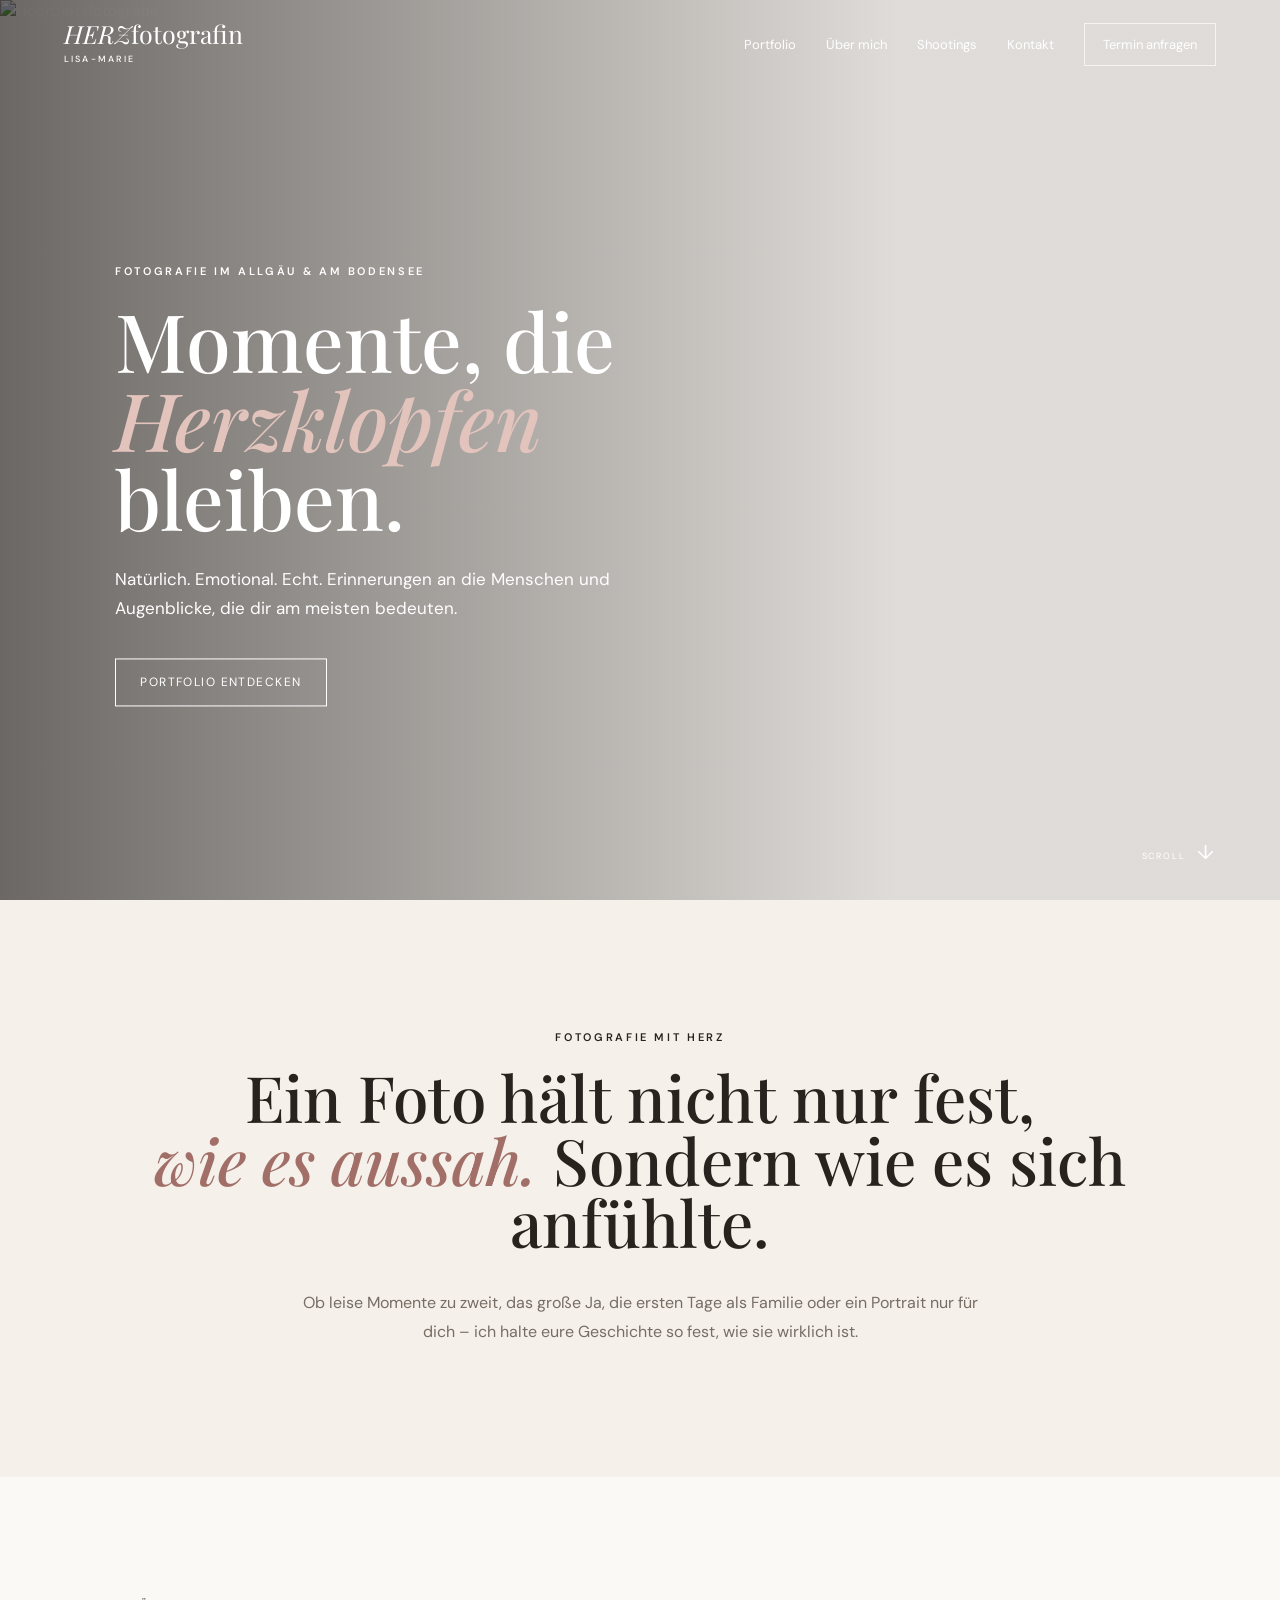
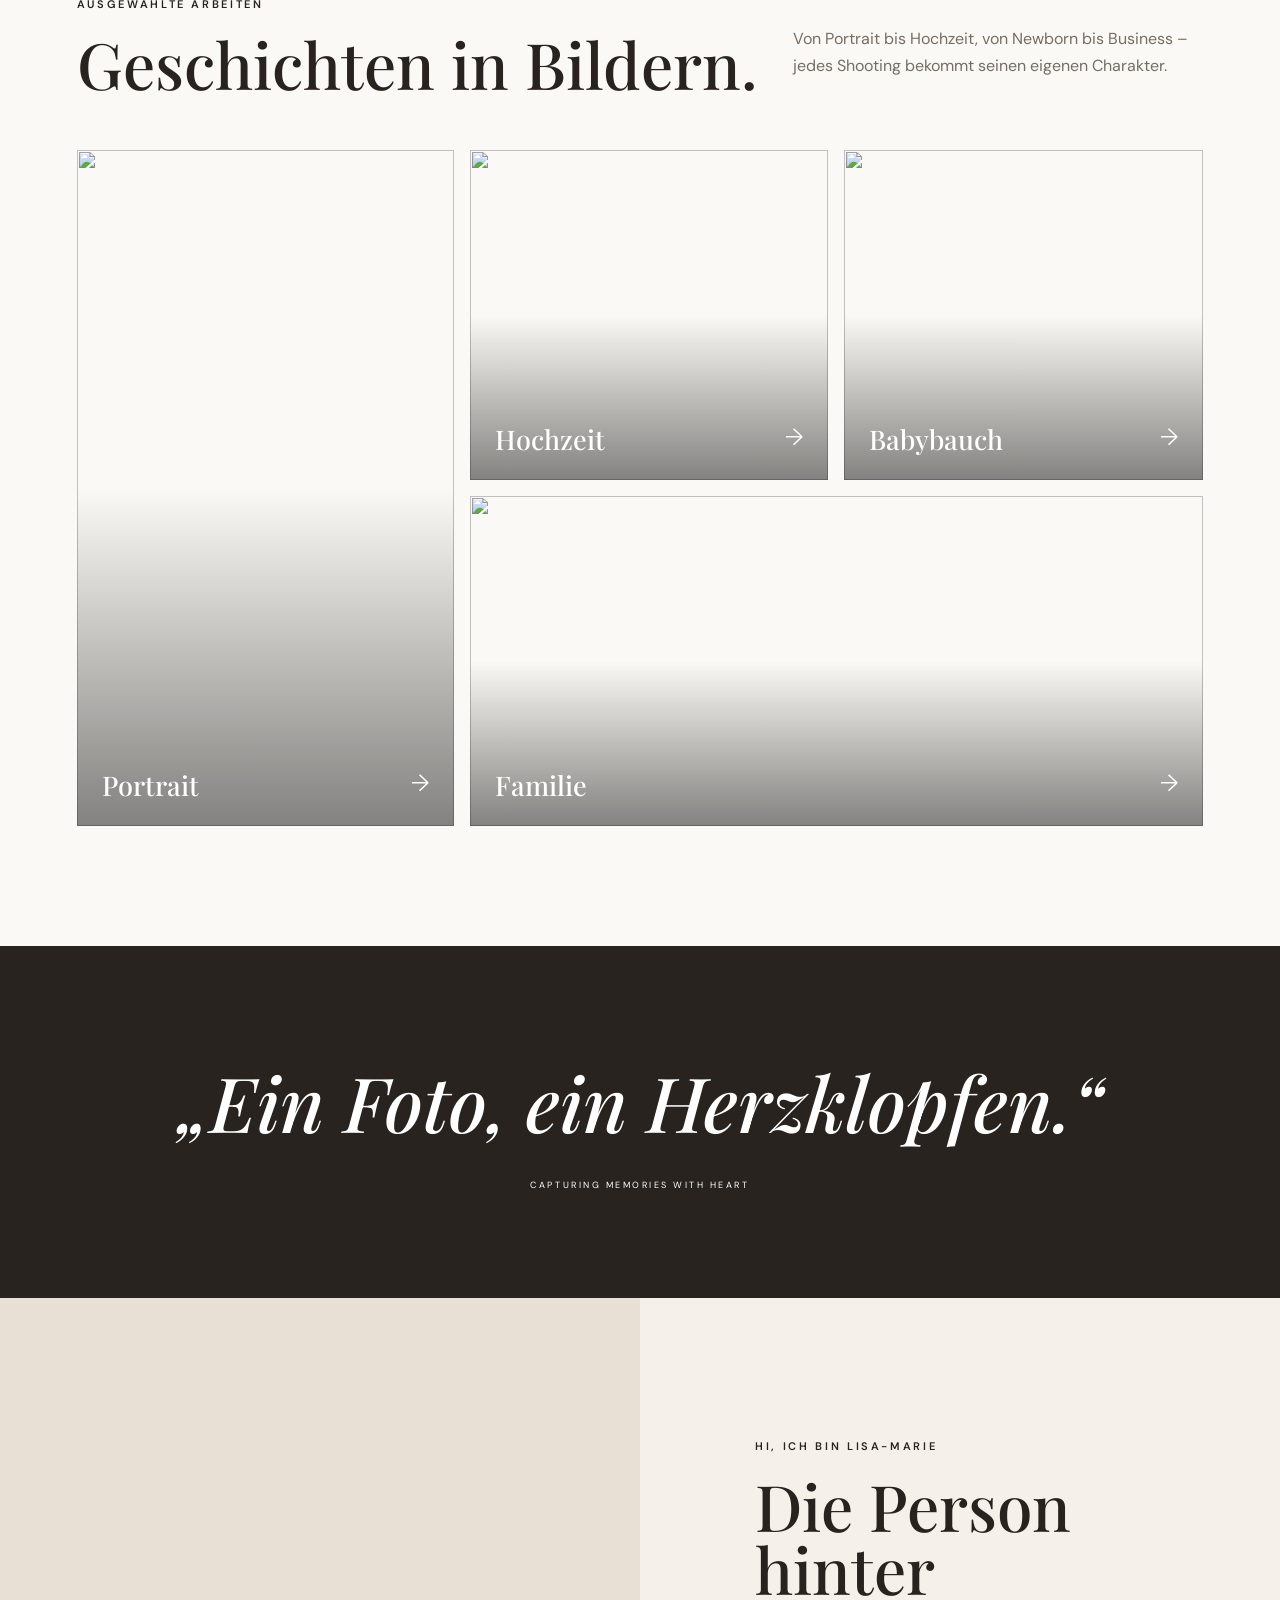
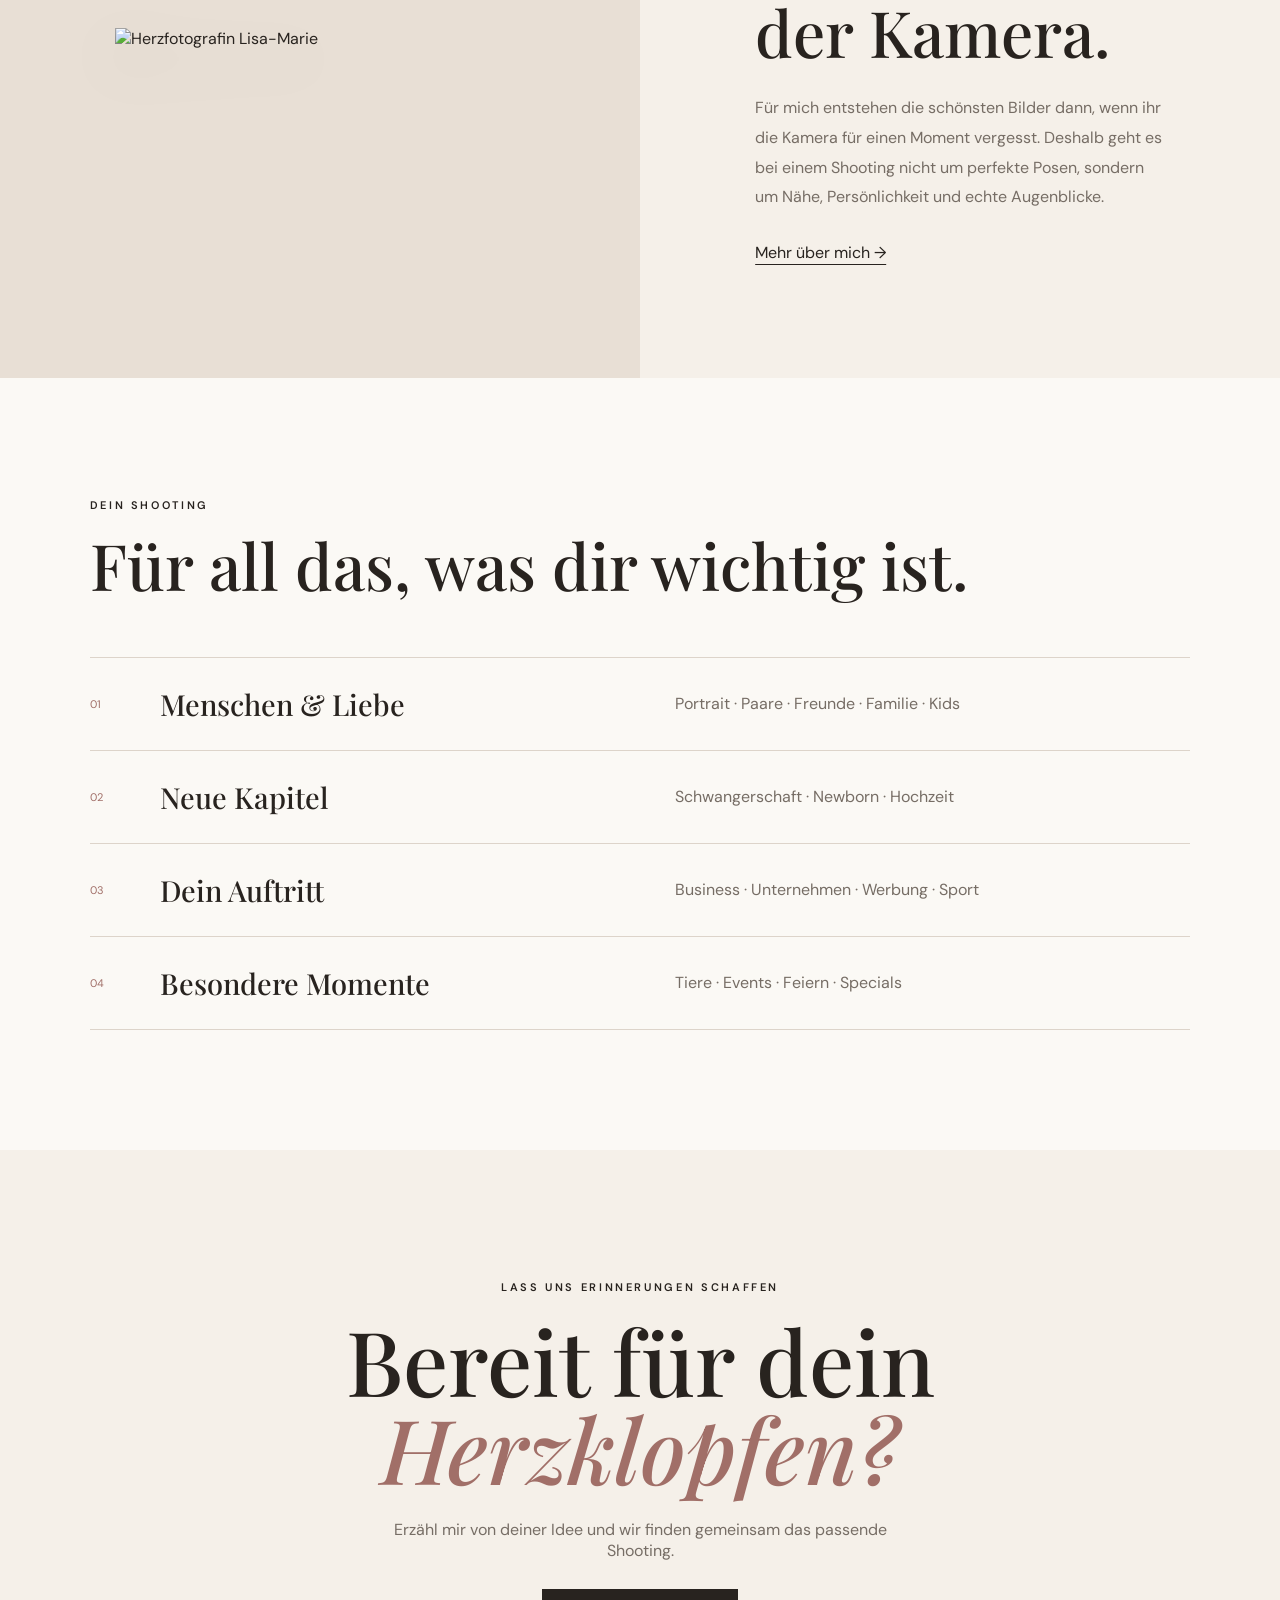
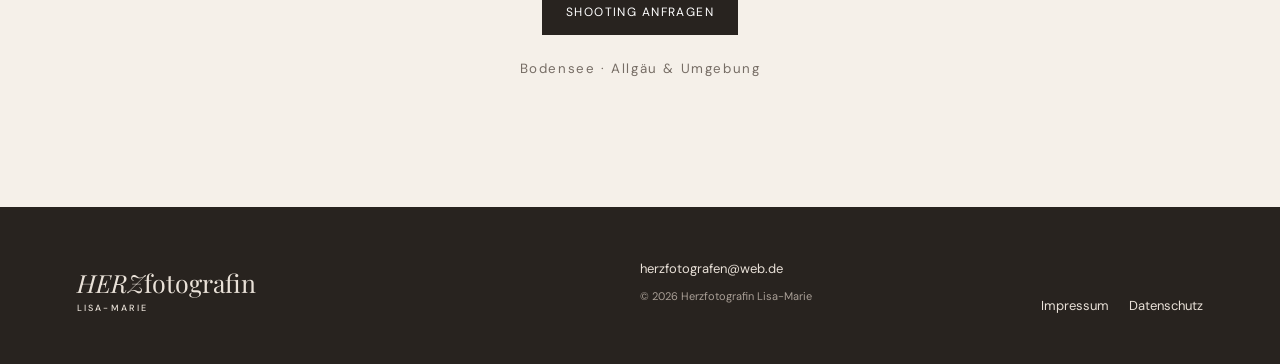
==== index.html @ d6b9a671 "Add files via upload" ====
<!doctype html><html lang="de"><head><meta charset="utf-8"><meta name="viewport" content="width=device-width,initial-scale=1"><title>Herzfotografin Lisa-Marie | Fotografie mit Herz</title><meta name="description" content="Emotionale Fotografie im Allgäu und am Bodensee – Portrait, Familie, Hochzeit, Newborn, Business und mehr."><link rel="preconnect" href="https://fonts.googleapis.com"><link rel="preconnect" href="https://fonts.gstatic.com" crossorigin><link href="https://fonts.googleapis.com/css2?family=DM+Sans:wght@300;400;500;600&family=Playfair+Display:ital,wght@0,500;1,500&display=swap" rel="stylesheet"><link rel="stylesheet" href="style.css"></head><body>
<header><a class="brand" href="#home"><span>HERZ</span>fotografin <small>Lisa-Marie</small></a><button class="menu" aria-label="Menü">☰</button><nav><a href="#portfolio">Portfolio</a><a href="#about">Über mich</a><a href="#services">Shootings</a><a href="#contact">Kontakt</a><a class="nav-cta" href="mailto:herzfotografen@web.de">Termin anfragen</a></nav></header>
<main id="home"><section class="hero"><img src="https://static.wixstatic.com/media/28b49a_d9db4f6de2b446a1940b1516d4a101c5~mv2_d_5375_3583_s_4_2.jpg" alt="Hochzeitsfotografie"><div class="shade"></div><div class="hero-copy"><p class="eyebrow">FOTOGRAFIE IM ALLGÄU & AM BODENSEE</p><h1>Momente, die<br><em>Herzklopfen</em> bleiben.</h1><p>Natürlich. Emotional. Echt. Erinnerungen an die Menschen und Augenblicke, die dir am meisten bedeuten.</p><a class="button light" href="#portfolio">Portfolio entdecken</a></div><div class="scroll">SCROLL <span>↓</span></div></section>
<section class="intro"><p class="eyebrow">FOTOGRAFIE MIT HERZ</p><h2>Ein Foto hält nicht nur fest,<br><em>wie es aussah.</em> Sondern wie es sich anfühlte.</h2><p class="lead">Ob leise Momente zu zweit, das große Ja, die ersten Tage als Familie oder ein Portrait nur für dich – ich halte eure Geschichte so fest, wie sie wirklich ist.</p></section>
<section id="portfolio" class="portfolio"><div class="section-head"><div><p class="eyebrow">AUSGEWÄHLTE ARBEITEN</p><h2>Geschichten in Bildern.</h2></div><p>Von Portrait bis Hochzeit, von Newborn bis Business – jedes Shooting bekommt seinen eigenen Charakter.</p></div><div class="grid">
<a class="tile tall" href="https://www.herzfotografen.com/portrait"><img src="https://static.wixstatic.com/media/28b49a_63ac864cc0d0424bb9ef3db6d324a45c~mv2_d_3840_5760_s_4_2.jpg"><span>Portrait <b>→</b></span></a>
<a class="tile" href="https://www.herzfotografen.com/wedding"><img src="https://static.wixstatic.com/media/28b49a_606ce61133984feebb9014eb233e8621~mv2.jpg"><span>Hochzeit <b>→</b></span></a>
<a class="tile" href="https://www.herzfotografen.com/pregnant"><img src="https://static.wixstatic.com/media/28b49a_5889040649934ca78431294efd712ecb~mv2_d_5760_3840_s_4_2.jpg"><span>Babybauch <b>→</b></span></a>
<a class="tile wide" href="https://www.herzfotografen.com/portrait/familie"><img src="https://static.wixstatic.com/media/28b49a_04c963455b0d42d59cbb00872a5d7256~mv2.jpg"><span>Familie <b>→</b></span></a>
</div></section>
<section class="quote"><p>„Ein Foto, ein Herzklopfen.“</p><span>CAPTURING MEMORIES WITH HEART</span></section>
<section id="about" class="about"><div class="about-photo"><img src="https://static.wixstatic.com/media/28b49a_62835acac06c4c7b807bdef381e29573~mv2.png" alt="Herzfotografin Lisa-Marie"></div><div class="about-copy"><p class="eyebrow">HI, ICH BIN LISA-MARIE</p><h2>Die Person hinter<br>der Kamera.</h2><p>Für mich entstehen die schönsten Bilder dann, wenn ihr die Kamera für einen Moment vergesst. Deshalb geht es bei einem Shooting nicht um perfekte Posen, sondern um Nähe, Persönlichkeit und echte Augenblicke.</p><a class="text-link" href="https://www.herzfotografen.com/kontakt/%C3%BCber-mich">Mehr über mich →</a></div></section>
<section id="services" class="services"><p class="eyebrow">DEIN SHOOTING</p><h2>Für all das, was dir wichtig ist.</h2><div class="service-list"><div><span>01</span><h3>Menschen & Liebe</h3><p>Portrait · Paare · Freunde · Familie · Kids</p></div><div><span>02</span><h3>Neue Kapitel</h3><p>Schwangerschaft · Newborn · Hochzeit</p></div><div><span>03</span><h3>Dein Auftritt</h3><p>Business · Unternehmen · Werbung · Sport</p></div><div><span>04</span><h3>Besondere Momente</h3><p>Tiere · Events · Feiern · Specials</p></div></div></section>
<section id="contact" class="contact"><p class="eyebrow">LASS UNS ERINNERUNGEN SCHAFFEN</p><h2>Bereit für dein<br><em>Herzklopfen?</em></h2><p>Erzähl mir von deiner Idee und wir finden gemeinsam das passende Shooting.</p><a class="button dark" href="mailto:herzfotografen@web.de">Shooting anfragen</a><small>Bodensee · Allgäu & Umgebung</small></section></main>
<footer><div class="brand"><span>HERZ</span>fotografin <small>Lisa-Marie</small></div><div><a href="mailto:herzfotografen@web.de">herzfotografen@web.de</a><p>© 2026 Herzfotografin Lisa-Marie</p></div><div><a href="https://www.herzfotografen.com/kontakt/impressum">Impressum</a><a href="https://www.herzfotografen.com/kontakt/datenschutz">Datenschutz</a></div></footer><script src="script.js"></script></body></html>
---- style.css ----
:root{--cream:#f5f0e9;--paper:#fbf9f5;--ink:#28231f;--muted:#766d65;--rose:#a16f68;--line:#ddd4ca}*{box-sizing:border-box}html{scroll-behavior:smooth}body{margin:0;background:var(--paper);color:var(--ink);font-family:'DM Sans',sans-serif}header{height:88px;padding:0 5vw;display:flex;align-items:center;justify-content:space-between;position:absolute;z-index:5;width:100%;color:#fff}.brand{font-family:'Playfair Display',serif;font-size:25px;text-decoration:none;color:inherit;line-height:.8}.brand span{font-style:italic}.brand small{font:500 9px 'DM Sans';letter-spacing:.24em;display:block;margin-top:9px;text-transform:uppercase}nav{display:flex;gap:30px;align-items:center}nav a,footer a{color:inherit;text-decoration:none;font-size:13px}.nav-cta{border:1px solid rgba(255,255,255,.7);padding:12px 18px}.menu{display:none;background:none;border:0;color:inherit;font-size:25px}.hero{height:100vh;min-height:680px;position:relative;color:white;overflow:hidden}.hero>img{width:100%;height:100%;object-fit:cover}.shade{position:absolute;inset:0;background:linear-gradient(90deg,rgba(20,14,11,.62),rgba(20,14,11,.12) 70%)}.hero-copy{position:absolute;left:9vw;top:50%;transform:translateY(-42%);max-width:720px}.eyebrow{font-size:11px;font-weight:600;letter-spacing:.24em;margin:0 0 22px}.hero h1,.intro h2,.section-head h2,.about h2,.services h2,.contact h2{font:500 clamp(45px,6.3vw,92px)/.98 'Playfair Display',serif;margin:0}.hero h1 em,.intro h2 em,.contact h2 em{font-weight:500;color:#e3c4bd}.hero-copy>p:not(.eyebrow){font-size:17px;line-height:1.7;max-width:560px;margin:28px 0 35px}.button{display:inline-block;padding:15px 24px;text-decoration:none;font-size:12px;letter-spacing:.12em;text-transform:uppercase}.light{color:#fff;border:1px solid #fff}.dark{color:#fff;background:var(--ink)}.scroll{position:absolute;right:5vw;bottom:35px;font-size:9px;letter-spacing:.2em}.scroll span{font-size:20px;margin-left:8px}.intro{text-align:center;padding:130px 8vw;background:var(--cream)}.intro h2{font-size:clamp(38px,5vw,70px);max-width:1000px;margin:auto}.intro h2 em{color:var(--rose)}.lead{max-width:690px;margin:35px auto 0;line-height:1.8;color:var(--muted)}.portfolio{padding:120px 6vw}.section-head{display:flex;justify-content:space-between;align-items:end;margin-bottom:55px}.section-head h2{font-size:clamp(40px,5vw,68px)}.section-head>p{max-width:410px;color:var(--muted);line-height:1.7}.grid{display:grid;grid-template-columns:1.05fr 1fr 1fr;grid-auto-rows:330px;gap:16px}.tile{position:relative;overflow:hidden;color:#fff}.tile.tall{grid-row:span 2}.tile.wide{grid-column:span 2}.tile img{width:100%;height:100%;object-fit:cover;transition:.7s}.tile:after{content:'';position:absolute;inset:0;background:linear-gradient(0deg,rgba(0,0,0,.48),transparent 50%)}.tile:hover img{transform:scale(1.035)}.tile span{position:absolute;z-index:2;left:25px;bottom:23px;font:500 27px 'Playfair Display';width:calc(100% - 50px);display:flex;justify-content:space-between}.tile b{font:300 24px 'DM Sans'}.quote{background:var(--ink);color:#fff;text-align:center;padding:105px 20px}.quote p{font:italic 500 clamp(42px,6vw,76px) 'Playfair Display';margin:0 0 20px}.quote span{font-size:9px;letter-spacing:.28em}.about{display:grid;grid-template-columns:1fr 1fr;min-height:650px;background:var(--cream)}.about-photo{display:flex;align-items:center;justify-content:center;background:#e8dfd5;padding:10%}.about-photo img{max-width:420px;width:80%;filter:drop-shadow(0 20px 30px rgba(0,0,0,.12))}.about-copy{padding:11vw 9vw 9vw;display:flex;flex-direction:column;justify-content:center}.about h2{font-size:clamp(42px,5vw,68px)}.about-copy>p:not(.eyebrow){line-height:1.85;color:var(--muted);margin:30px 0}.text-link{color:var(--ink);text-underline-offset:6px}.services{padding:120px 7vw}.services>h2{font-size:clamp(42px,5vw,68px);margin-bottom:60px}.service-list{border-top:1px solid var(--line)}.service-list>div{display:grid;grid-template-columns:70px 1fr 1fr;align-items:center;padding:27px 0;border-bottom:1px solid var(--line)}.service-list span{font-size:11px;color:var(--rose)}.service-list h3{font:500 29px 'Playfair Display';margin:0}.service-list p{color:var(--muted);margin:0}.contact{text-align:center;background:var(--cream);padding:130px 20px}.contact h2{font-size:clamp(50px,7vw,95px)}.contact h2 em{color:var(--rose)}.contact>p:not(.eyebrow){color:var(--muted);margin:28px auto;max-width:500px}.contact small{display:block;margin-top:25px;letter-spacing:.12em;color:var(--muted)}footer{padding:50px 6vw;background:var(--ink);color:#e9e1d8;display:grid;grid-template-columns:2fr 1fr 1fr;gap:30px;align-items:end}footer p{font-size:11px;color:#a99f96}footer>div:last-child{display:flex;gap:20px;justify-content:flex-end}@media(max-width:800px){header{height:75px}.menu{display:block}nav{display:none;position:absolute;top:75px;left:0;right:0;background:var(--ink);padding:25px 6vw;flex-direction:column;align-items:flex-start}nav.open{display:flex}.hero-copy{left:7vw;right:7vw}.section-head{display:block}.section-head>p{margin-top:25px}.grid{grid-template-columns:1fr;grid-auto-rows:420px}.tile.tall,.tile.wide{grid-row:auto;grid-column:auto}.about{grid-template-columns:1fr}.about-photo{min-height:430px}.about-copy{padding:90px 8vw}.service-list>div{grid-template-columns:40px 1fr}.service-list p{grid-column:2;margin-top:10px}.intro,.portfolio,.services,.contact{padding-top:90px;padding-bottom:90px}footer{grid-template-columns:1fr}footer>div:last-child{justify-content:flex-start}}
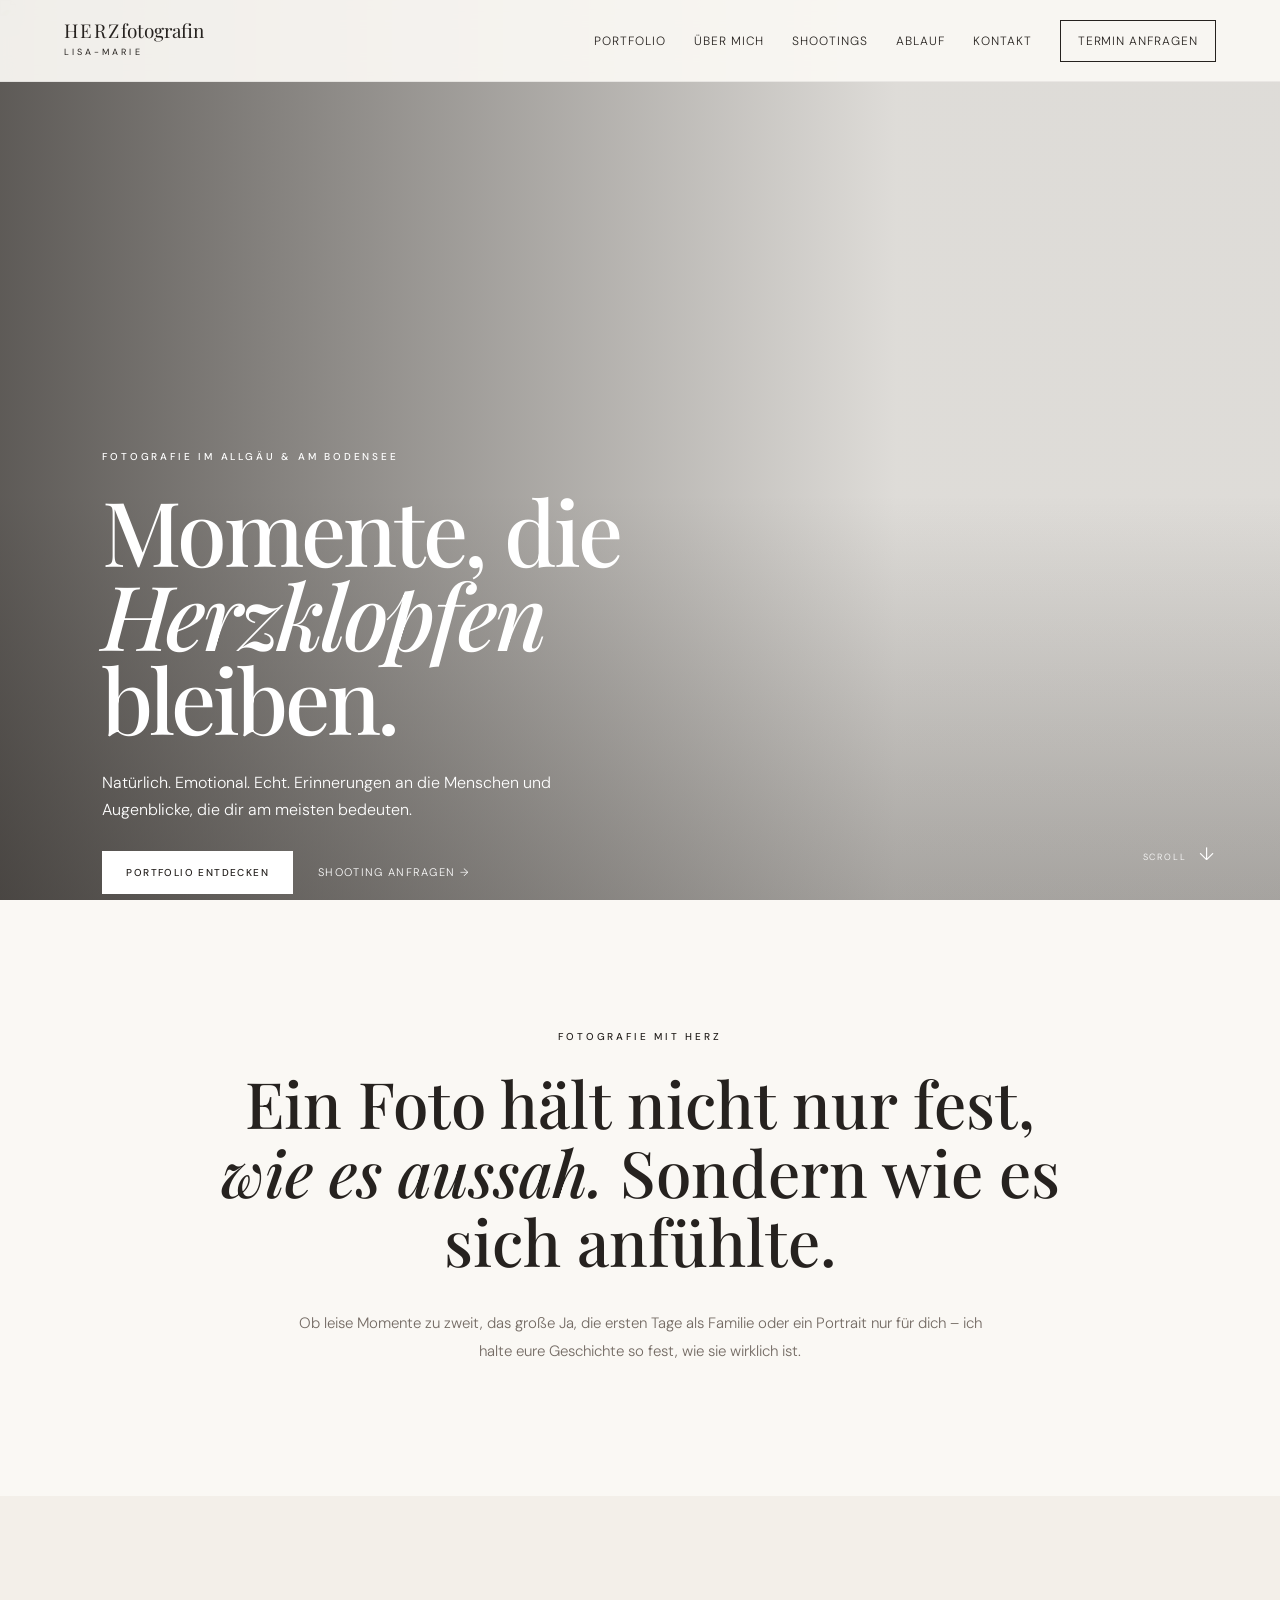
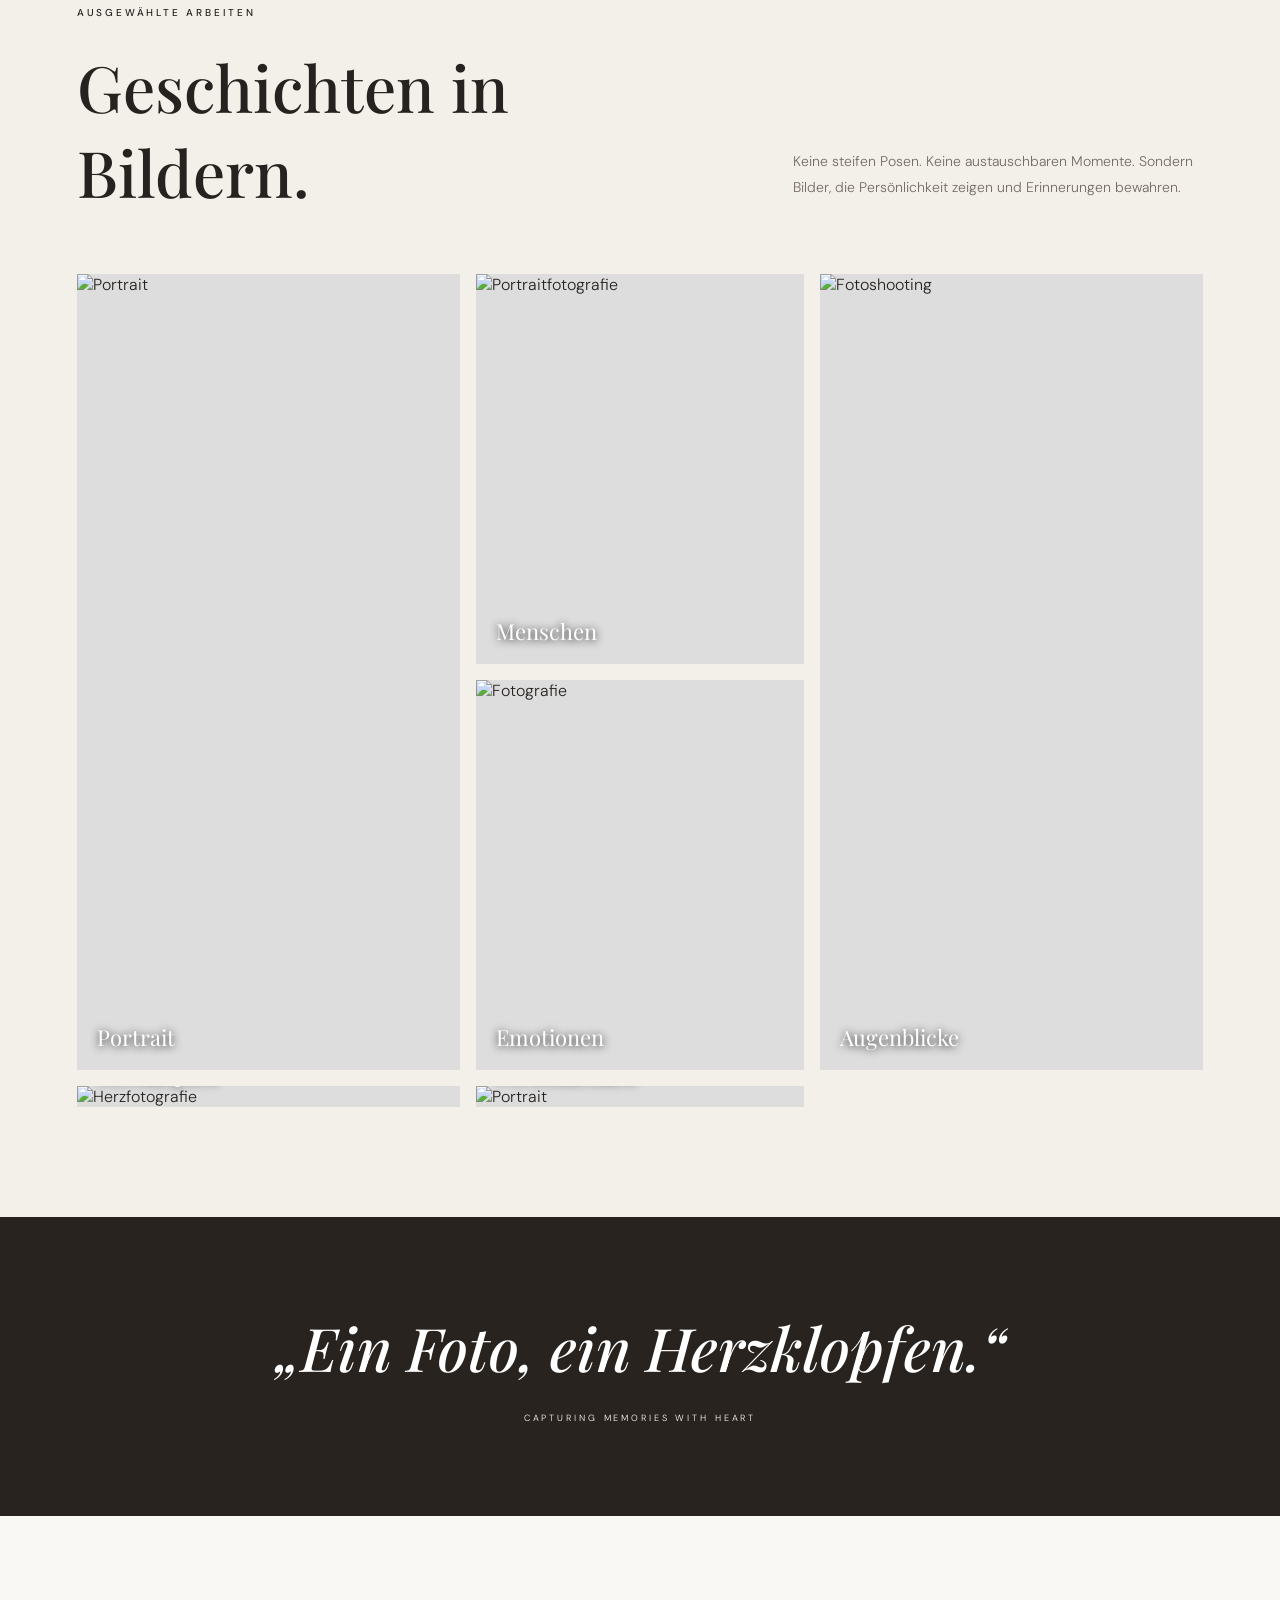
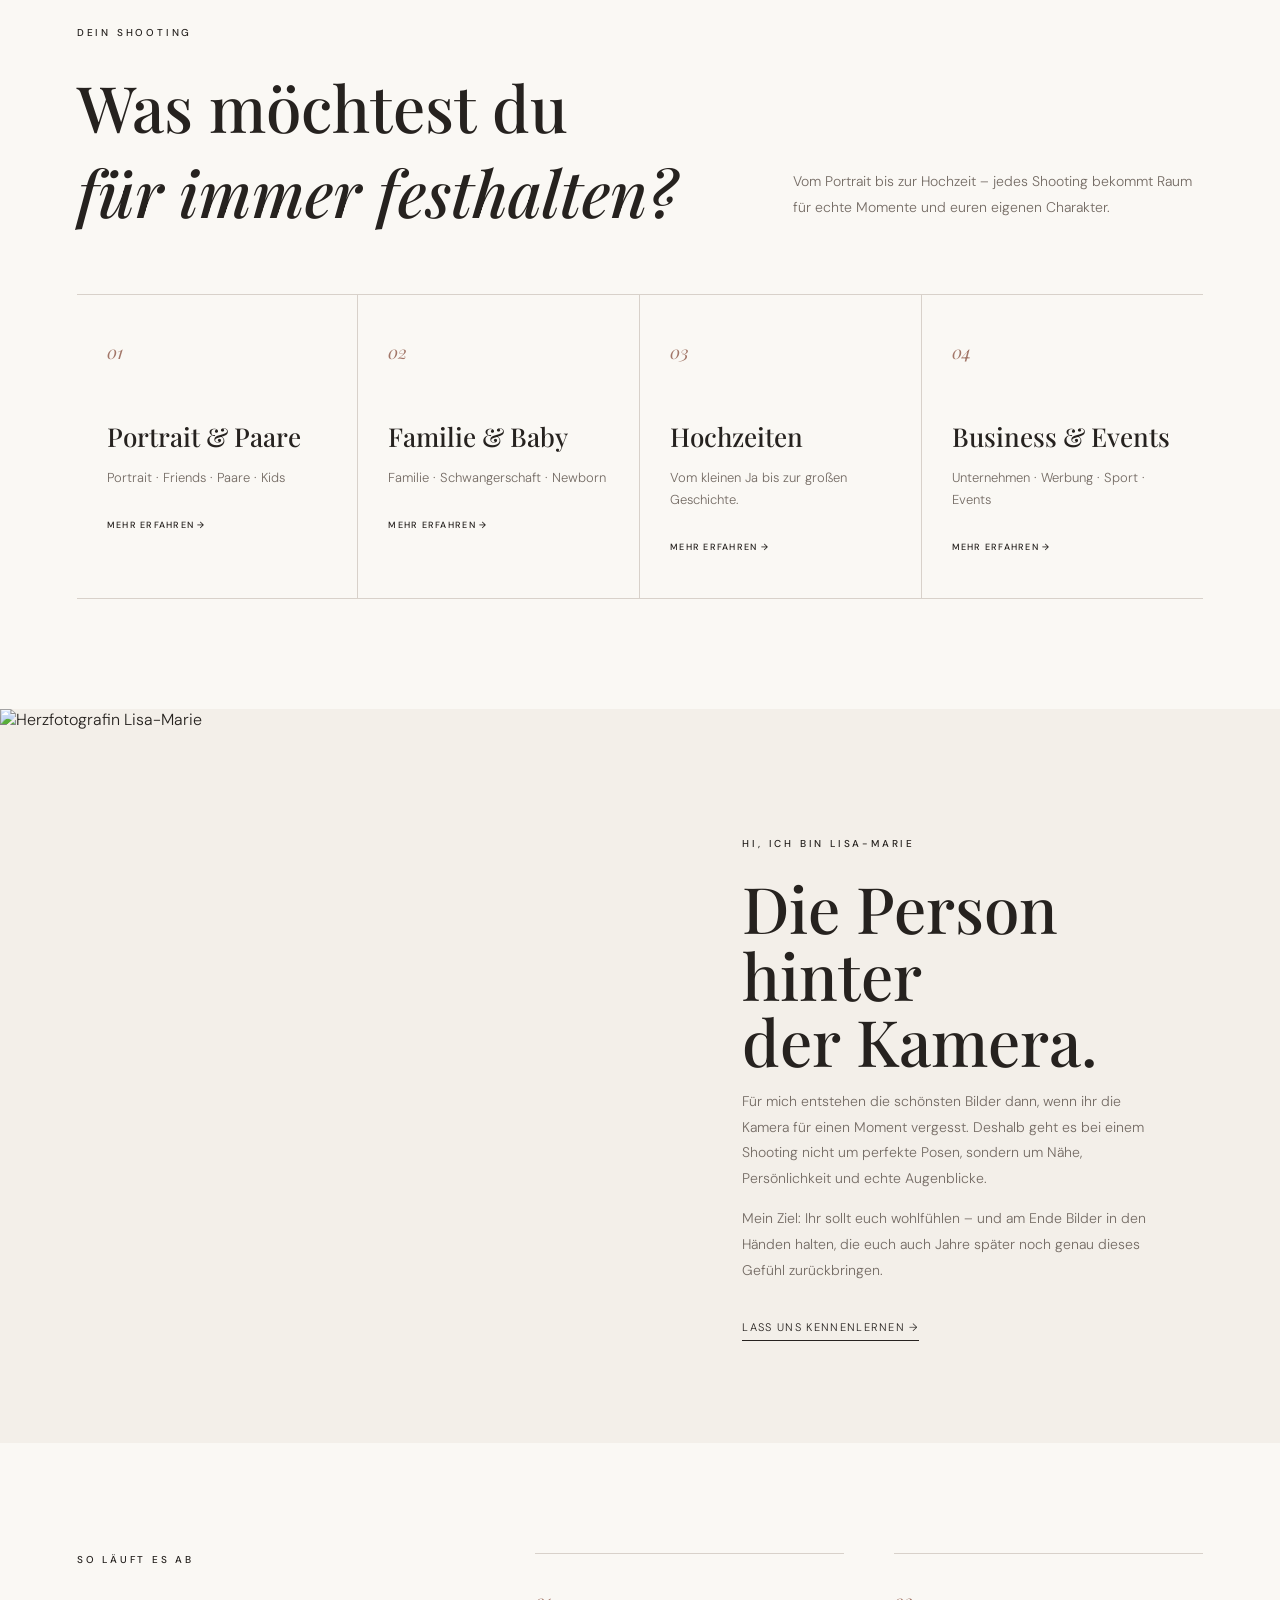
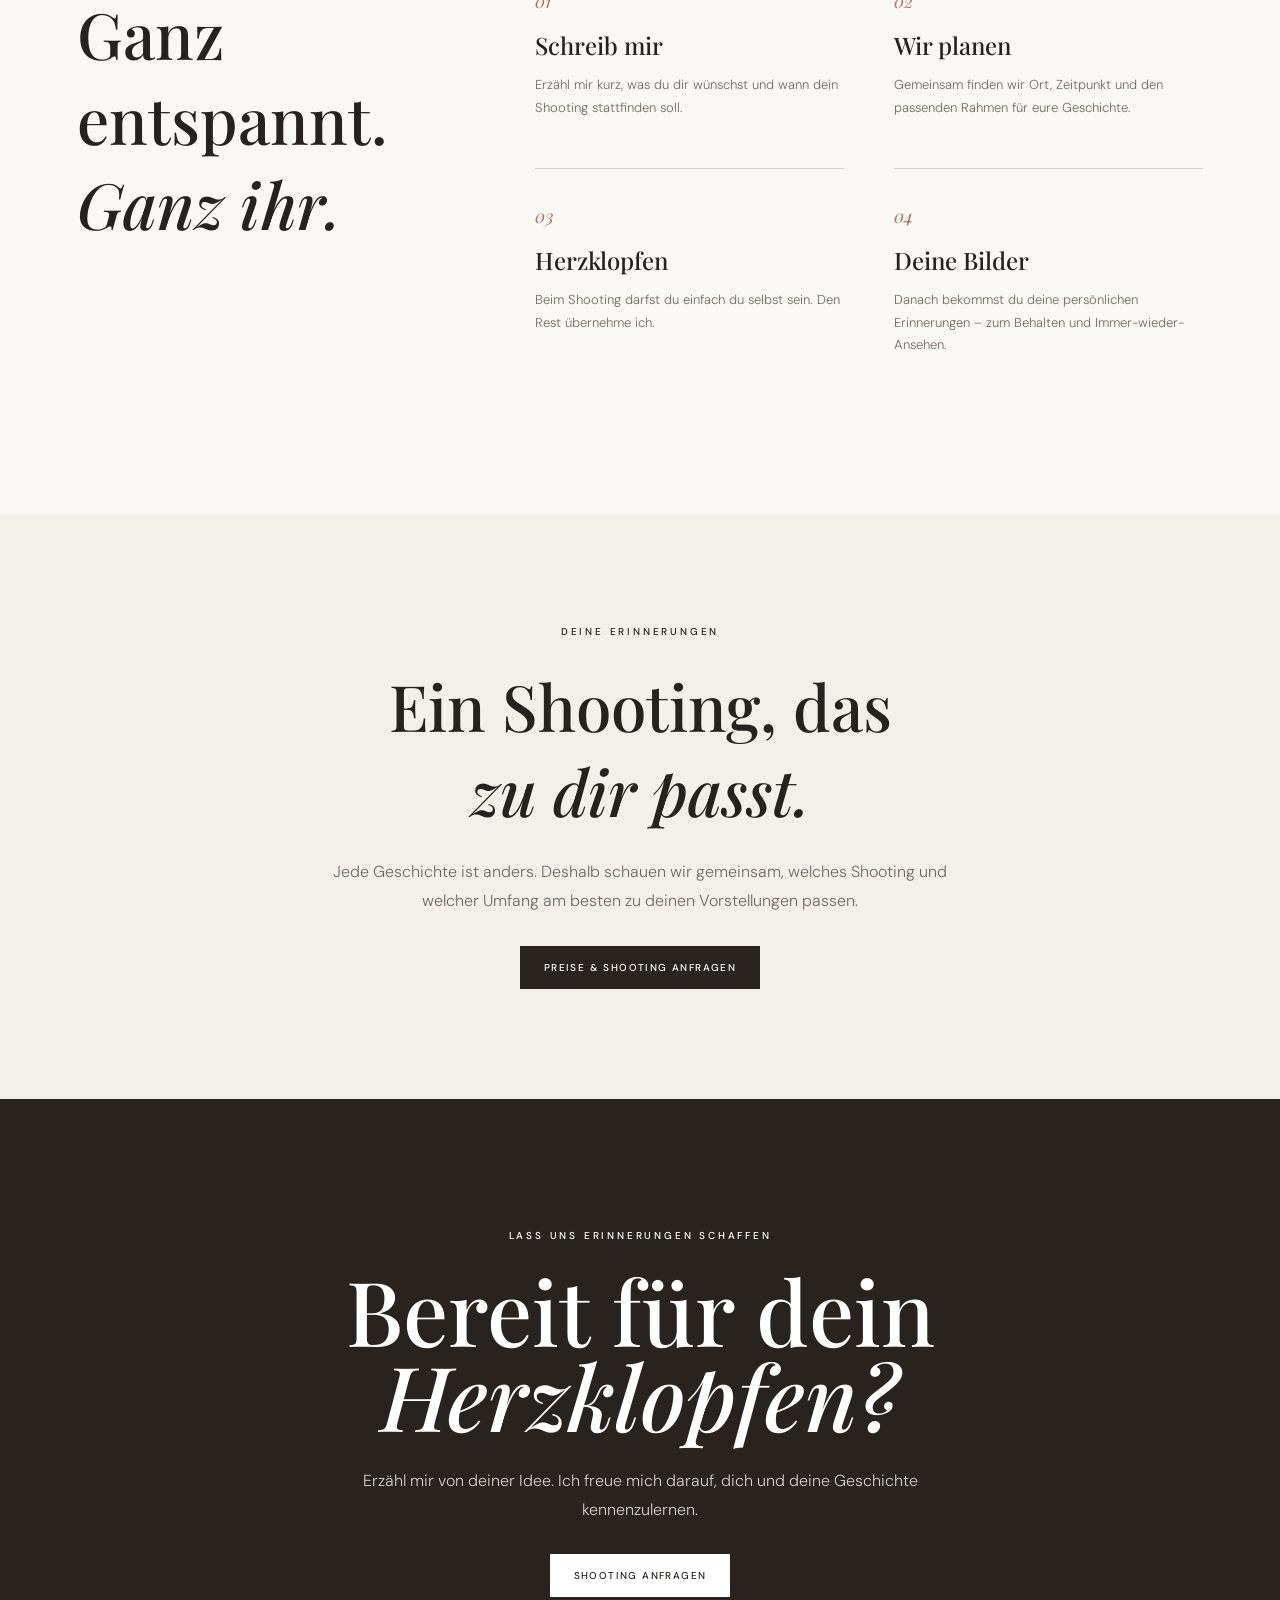
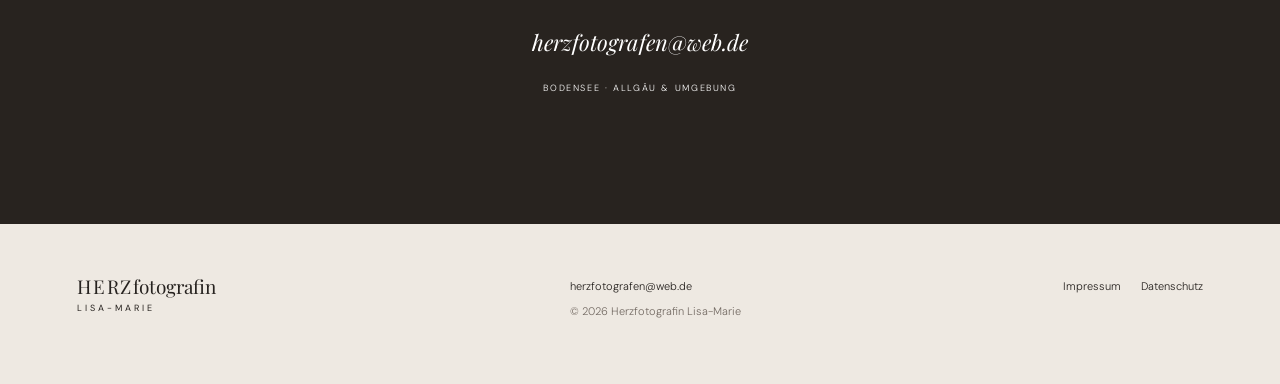
==== commit 4d1fc51d: "Add files via upload" ====
--- a/index.html
+++ b/index.html
@@ -1,15 +1,20 @@
 <!doctype html><html lang="de"><head><meta charset="utf-8"><meta name="viewport" content="width=device-width,initial-scale=1"><title>Herzfotografin Lisa-Marie | Fotografie mit Herz</title><meta name="description" content="Emotionale Fotografie im Allgäu und am Bodensee – Portrait, Familie, Hochzeit, Newborn, Business und mehr."><link rel="preconnect" href="https://fonts.googleapis.com"><link rel="preconnect" href="https://fonts.gstatic.com" crossorigin><link href="https://fonts.googleapis.com/css2?family=DM+Sans:wght@300;400;500;600&family=Playfair+Display:ital,wght@0,500;1,500&display=swap" rel="stylesheet"><link rel="stylesheet" href="style.css"></head><body>
-<header><a class="brand" href="#home"><span>HERZ</span>fotografin <small>Lisa-Marie</small></a><button class="menu" aria-label="Menü">☰</button><nav><a href="#portfolio">Portfolio</a><a href="#about">Über mich</a><a href="#services">Shootings</a><a href="#contact">Kontakt</a><a class="nav-cta" href="mailto:herzfotografen@web.de">Termin anfragen</a></nav></header>
-<main id="home"><section class="hero"><img src="https://static.wixstatic.com/media/28b49a_d9db4f6de2b446a1940b1516d4a101c5~mv2_d_5375_3583_s_4_2.jpg" alt="Hochzeitsfotografie"><div class="shade"></div><div class="hero-copy"><p class="eyebrow">FOTOGRAFIE IM ALLGÄU & AM BODENSEE</p><h1>Momente, die<br><em>Herzklopfen</em> bleiben.</h1><p>Natürlich. Emotional. Echt. Erinnerungen an die Menschen und Augenblicke, die dir am meisten bedeuten.</p><a class="button light" href="#portfolio">Portfolio entdecken</a></div><div class="scroll">SCROLL <span>↓</span></div></section>
-<section class="intro"><p class="eyebrow">FOTOGRAFIE MIT HERZ</p><h2>Ein Foto hält nicht nur fest,<br><em>wie es aussah.</em> Sondern wie es sich anfühlte.</h2><p class="lead">Ob leise Momente zu zweit, das große Ja, die ersten Tage als Familie oder ein Portrait nur für dich – ich halte eure Geschichte so fest, wie sie wirklich ist.</p></section>
-<section id="portfolio" class="portfolio"><div class="section-head"><div><p class="eyebrow">AUSGEWÄHLTE ARBEITEN</p><h2>Geschichten in Bildern.</h2></div><p>Von Portrait bis Hochzeit, von Newborn bis Business – jedes Shooting bekommt seinen eigenen Charakter.</p></div><div class="grid">
-<a class="tile tall" href="https://www.herzfotografen.com/portrait"><img src="https://static.wixstatic.com/media/28b49a_63ac864cc0d0424bb9ef3db6d324a45c~mv2_d_3840_5760_s_4_2.jpg"><span>Portrait <b>→</b></span></a>
-<a class="tile" href="https://www.herzfotografen.com/wedding"><img src="https://static.wixstatic.com/media/28b49a_606ce61133984feebb9014eb233e8621~mv2.jpg"><span>Hochzeit <b>→</b></span></a>
-<a class="tile" href="https://www.herzfotografen.com/pregnant"><img src="https://static.wixstatic.com/media/28b49a_5889040649934ca78431294efd712ecb~mv2_d_5760_3840_s_4_2.jpg"><span>Babybauch <b>→</b></span></a>
-<a class="tile wide" href="https://www.herzfotografen.com/portrait/familie"><img src="https://static.wixstatic.com/media/28b49a_04c963455b0d42d59cbb00872a5d7256~mv2.jpg"><span>Familie <b>→</b></span></a>
+<header><a class="brand" href="#home"><span>HERZ</span>fotografin <small>Lisa-Marie</small></a><button class="menu" aria-label="Menü">☰</button><nav><a href="#portfolio">Portfolio</a><a href="#about">Über mich</a><a href="#shootings">Shootings</a><a href="#ablauf">Ablauf</a><a href="#contact">Kontakt</a><a class="nav-cta" href="mailto:herzfotografen@web.de?subject=Shooting-Anfrage">Termin anfragen</a></nav></header>
+<main id="home"><section class="hero"><img src="https://static.wixstatic.com/media/28b49a_d9db4f6de2b446a1940b1516d4a101c5~mv2_d_5375_3583_s_4_2.jpg" alt="Emotionale Fotografie"><div class="shade"></div><div class="hero-copy reveal"><p class="eyebrow">FOTOGRAFIE IM ALLGÄU & AM BODENSEE</p><h1>Momente, die<br><em>Herzklopfen</em> bleiben.</h1><p>Natürlich. Emotional. Echt. Erinnerungen an die Menschen und Augenblicke, die dir am meisten bedeuten.</p><div class="hero-actions"><a class="button light" href="#portfolio">Portfolio entdecken</a><a class="ghost" href="#contact">Shooting anfragen →</a></div></div><div class="scroll">SCROLL <span>↓</span></div></section>
+<section class="intro reveal"><p class="eyebrow">FOTOGRAFIE MIT HERZ</p><h2>Ein Foto hält nicht nur fest,<br><em>wie es aussah.</em> Sondern wie es sich anfühlte.</h2><p class="lead">Ob leise Momente zu zweit, das große Ja, die ersten Tage als Familie oder ein Portrait nur für dich – ich halte eure Geschichte so fest, wie sie wirklich ist.</p></section>
+<section id="portfolio" class="portfolio"><div class="section-head reveal"><div><p class="eyebrow">AUSGEWÄHLTE ARBEITEN</p><h2>Geschichten in Bildern.</h2></div><p>Keine steifen Posen. Keine austauschbaren Momente. Sondern Bilder, die Persönlichkeit zeigen und Erinnerungen bewahren.</p></div><div class="gallery">
+<figure class="g1 reveal"><img loading="lazy" src="https://static.wixstatic.com/media/28b49a_63ac864cc0d0424bb9ef3db6d324a45c~mv2_d_3840_5760_s_4_2.jpg" alt="Portrait"><figcaption>Portrait</figcaption></figure>
+<figure class="g2 reveal"><img loading="lazy" src="https://static.wixstatic.com/media/28b49a_a8622e580a844b8f86d3128bccd0779f~mv2.jpg" alt="Portraitfotografie"><figcaption>Menschen</figcaption></figure>
+<figure class="g3 reveal"><img loading="lazy" src="https://static.wixstatic.com/media/28b49a_4e1032119ac142e0aea1698a7199f898~mv2.jpg" alt="Fotografie"><figcaption>Emotionen</figcaption></figure>
+<figure class="g4 reveal"><img loading="lazy" src="https://static.wixstatic.com/media/28b49a_24aaabb8848741c595a8d517dc10c4e8~mv2.jpg" alt="Fotoshooting"><figcaption>Augenblicke</figcaption></figure>
+<figure class="g5 reveal"><img loading="lazy" src="https://static.wixstatic.com/media/28b49a_4259473b002b4585af8001fc1fd47d0c~mv2.jpg" alt="Herzfotografie"><figcaption>Herzklopfen</figcaption></figure>
+<figure class="g6 reveal"><img loading="lazy" src="https://static.wixstatic.com/media/28b49a_769b0f120489443284cf92e9c711747f~mv2.jpg" alt="Portrait"><figcaption>Persönlichkeit</figcaption></figure>
 </div></section>
 <section class="quote"><p>„Ein Foto, ein Herzklopfen.“</p><span>CAPTURING MEMORIES WITH HEART</span></section>
-<section id="about" class="about"><div class="about-photo"><img src="https://static.wixstatic.com/media/28b49a_62835acac06c4c7b807bdef381e29573~mv2.png" alt="Herzfotografin Lisa-Marie"></div><div class="about-copy"><p class="eyebrow">HI, ICH BIN LISA-MARIE</p><h2>Die Person hinter<br>der Kamera.</h2><p>Für mich entstehen die schönsten Bilder dann, wenn ihr die Kamera für einen Moment vergesst. Deshalb geht es bei einem Shooting nicht um perfekte Posen, sondern um Nähe, Persönlichkeit und echte Augenblicke.</p><a class="text-link" href="https://www.herzfotografen.com/kontakt/%C3%BCber-mich">Mehr über mich →</a></div></section>
-<section id="services" class="services"><p class="eyebrow">DEIN SHOOTING</p><h2>Für all das, was dir wichtig ist.</h2><div class="service-list"><div><span>01</span><h3>Menschen & Liebe</h3><p>Portrait · Paare · Freunde · Familie · Kids</p></div><div><span>02</span><h3>Neue Kapitel</h3><p>Schwangerschaft · Newborn · Hochzeit</p></div><div><span>03</span><h3>Dein Auftritt</h3><p>Business · Unternehmen · Werbung · Sport</p></div><div><span>04</span><h3>Besondere Momente</h3><p>Tiere · Events · Feiern · Specials</p></div></div></section>
-<section id="contact" class="contact"><p class="eyebrow">LASS UNS ERINNERUNGEN SCHAFFEN</p><h2>Bereit für dein<br><em>Herzklopfen?</em></h2><p>Erzähl mir von deiner Idee und wir finden gemeinsam das passende Shooting.</p><a class="button dark" href="mailto:herzfotografen@web.de">Shooting anfragen</a><small>Bodensee · Allgäu & Umgebung</small></section></main>
+<section id="shootings" class="shooting-section"><div class="section-head reveal"><div><p class="eyebrow">DEIN SHOOTING</p><h2>Was möchtest du<br><em>für immer festhalten?</em></h2></div><p>Vom Portrait bis zur Hochzeit – jedes Shooting bekommt Raum für echte Momente und euren eigenen Charakter.</p></div><div class="shooting-grid">
+<a href="#contact" class="shoot-card reveal"><span>01</span><h3>Portrait & Paare</h3><p>Portrait · Friends · Paare · Kids</p><b>Mehr erfahren →</b></a><a href="#contact" class="shoot-card reveal"><span>02</span><h3>Familie & Baby</h3><p>Familie · Schwangerschaft · Newborn</p><b>Mehr erfahren →</b></a><a href="#contact" class="shoot-card reveal"><span>03</span><h3>Hochzeiten</h3><p>Vom kleinen Ja bis zur großen Geschichte.</p><b>Mehr erfahren →</b></a><a href="#contact" class="shoot-card reveal"><span>04</span><h3>Business & Events</h3><p>Unternehmen · Werbung · Sport · Events</p><b>Mehr erfahren →</b></a></div></section>
+<section id="about" class="about"><div class="about-photo reveal"><img src="https://static.wixstatic.com/media/28b49a_62835acac06c4c7b807bdef381e29573~mv2.png" alt="Herzfotografin Lisa-Marie"></div><div class="about-copy reveal"><p class="eyebrow">HI, ICH BIN LISA-MARIE</p><h2>Die Person hinter<br>der Kamera.</h2><p>Für mich entstehen die schönsten Bilder dann, wenn ihr die Kamera für einen Moment vergesst. Deshalb geht es bei einem Shooting nicht um perfekte Posen, sondern um Nähe, Persönlichkeit und echte Augenblicke.</p><p>Mein Ziel: Ihr sollt euch wohlfühlen – und am Ende Bilder in den Händen halten, die euch auch Jahre später noch genau dieses Gefühl zurückbringen.</p><a class="text-link" href="#contact">Lass uns kennenlernen →</a></div></section>
+<section id="ablauf" class="process"><div class="process-title reveal"><p class="eyebrow">SO LÄUFT ES AB</p><h2>Ganz entspannt.<br><em>Ganz ihr.</em></h2></div><div class="steps"><div class="reveal"><span>01</span><h3>Schreib mir</h3><p>Erzähl mir kurz, was du dir wünschst und wann dein Shooting stattfinden soll.</p></div><div class="reveal"><span>02</span><h3>Wir planen</h3><p>Gemeinsam finden wir Ort, Zeitpunkt und den passenden Rahmen für eure Geschichte.</p></div><div class="reveal"><span>03</span><h3>Herzklopfen</h3><p>Beim Shooting darfst du einfach du selbst sein. Den Rest übernehme ich.</p></div><div class="reveal"><span>04</span><h3>Deine Bilder</h3><p>Danach bekommst du deine persönlichen Erinnerungen – zum Behalten und Immer-wieder-Ansehen.</p></div></div></section>
+<section class="price-teaser reveal"><p class="eyebrow">DEINE ERINNERUNGEN</p><h2>Ein Shooting, das<br><em>zu dir passt.</em></h2><p>Jede Geschichte ist anders. Deshalb schauen wir gemeinsam, welches Shooting und welcher Umfang am besten zu deinen Vorstellungen passen.</p><a class="button dark" href="mailto:herzfotografen@web.de?subject=Anfrage%20zu%20Shooting%20%26%20Preisen">Preise & Shooting anfragen</a></section>
+<section id="contact" class="contact"><p class="eyebrow">LASS UNS ERINNERUNGEN SCHAFFEN</p><h2>Bereit für dein<br><em>Herzklopfen?</em></h2><p>Erzähl mir von deiner Idee. Ich freue mich darauf, dich und deine Geschichte kennenzulernen.</p><a class="button light contact-button" href="mailto:herzfotografen@web.de?subject=Shooting-Anfrage%20über%20die%20Website">Shooting anfragen</a><a class="mail" href="mailto:herzfotografen@web.de">herzfotografen@web.de</a><small>Bodensee · Allgäu & Umgebung</small></section></main>
 <footer><div class="brand"><span>HERZ</span>fotografin <small>Lisa-Marie</small></div><div><a href="mailto:herzfotografen@web.de">herzfotografen@web.de</a><p>© 2026 Herzfotografin Lisa-Marie</p></div><div><a href="https://www.herzfotografen.com/kontakt/impressum">Impressum</a><a href="https://www.herzfotografen.com/kontakt/datenschutz">Datenschutz</a></div></footer><script src="script.js"></script></body></html>
--- a/style.css
+++ b/style.css
@@ -1 +1 @@
-:root{--cream:#f5f0e9;--paper:#fbf9f5;--ink:#28231f;--muted:#766d65;--rose:#a16f68;--line:#ddd4ca}*{box-sizing:border-box}html{scroll-behavior:smooth}body{margin:0;background:var(--paper);color:var(--ink);font-family:'DM Sans',sans-serif}header{height:88px;padding:0 5vw;display:flex;align-items:center;justify-content:space-between;position:absolute;z-index:5;width:100%;color:#fff}.brand{font-family:'Playfair Display',serif;font-size:25px;text-decoration:none;color:inherit;line-height:.8}.brand span{font-style:italic}.brand small{font:500 9px 'DM Sans';letter-spacing:.24em;display:block;margin-top:9px;text-transform:uppercase}nav{display:flex;gap:30px;align-items:center}nav a,footer a{color:inherit;text-decoration:none;font-size:13px}.nav-cta{border:1px solid rgba(255,255,255,.7);padding:12px 18px}.menu{display:none;background:none;border:0;color:inherit;font-size:25px}.hero{height:100vh;min-height:680px;position:relative;color:white;overflow:hidden}.hero>img{width:100%;height:100%;object-fit:cover}.shade{position:absolute;inset:0;background:linear-gradient(90deg,rgba(20,14,11,.62),rgba(20,14,11,.12) 70%)}.hero-copy{position:absolute;left:9vw;top:50%;transform:translateY(-42%);max-width:720px}.eyebrow{font-size:11px;font-weight:600;letter-spacing:.24em;margin:0 0 22px}.hero h1,.intro h2,.section-head h2,.about h2,.services h2,.contact h2{font:500 clamp(45px,6.3vw,92px)/.98 'Playfair Display',serif;margin:0}.hero h1 em,.intro h2 em,.contact h2 em{font-weight:500;color:#e3c4bd}.hero-copy>p:not(.eyebrow){font-size:17px;line-height:1.7;max-width:560px;margin:28px 0 35px}.button{display:inline-block;padding:15px 24px;text-decoration:none;font-size:12px;letter-spacing:.12em;text-transform:uppercase}.light{color:#fff;border:1px solid #fff}.dark{color:#fff;background:var(--ink)}.scroll{position:absolute;right:5vw;bottom:35px;font-size:9px;letter-spacing:.2em}.scroll span{font-size:20px;margin-left:8px}.intro{text-align:center;padding:130px 8vw;background:var(--cream)}.intro h2{font-size:clamp(38px,5vw,70px);max-width:1000px;margin:auto}.intro h2 em{color:var(--rose)}.lead{max-width:690px;margin:35px auto 0;line-height:1.8;color:var(--muted)}.portfolio{padding:120px 6vw}.section-head{display:flex;justify-content:space-between;align-items:end;margin-bottom:55px}.section-head h2{font-size:clamp(40px,5vw,68px)}.section-head>p{max-width:410px;color:var(--muted);line-height:1.7}.grid{display:grid;grid-template-columns:1.05fr 1fr 1fr;grid-auto-rows:330px;gap:16px}.tile{position:relative;overflow:hidden;color:#fff}.tile.tall{grid-row:span 2}.tile.wide{grid-column:span 2}.tile img{width:100%;height:100%;object-fit:cover;transition:.7s}.tile:after{content:'';position:absolute;inset:0;background:linear-gradient(0deg,rgba(0,0,0,.48),transparent 50%)}.tile:hover img{transform:scale(1.035)}.tile span{position:absolute;z-index:2;left:25px;bottom:23px;font:500 27px 'Playfair Display';width:calc(100% - 50px);display:flex;justify-content:space-between}.tile b{font:300 24px 'DM Sans'}.quote{background:var(--ink);color:#fff;text-align:center;padding:105px 20px}.quote p{font:italic 500 clamp(42px,6vw,76px) 'Playfair Display';margin:0 0 20px}.quote span{font-size:9px;letter-spacing:.28em}.about{display:grid;grid-template-columns:1fr 1fr;min-height:650px;background:var(--cream)}.about-photo{display:flex;align-items:center;justify-content:center;background:#e8dfd5;padding:10%}.about-photo img{max-width:420px;width:80%;filter:drop-shadow(0 20px 30px rgba(0,0,0,.12))}.about-copy{padding:11vw 9vw 9vw;display:flex;flex-direction:column;justify-content:center}.about h2{font-size:clamp(42px,5vw,68px)}.about-copy>p:not(.eyebrow){line-height:1.85;color:var(--muted);margin:30px 0}.text-link{color:var(--ink);text-underline-offset:6px}.services{padding:120px 7vw}.services>h2{font-size:clamp(42px,5vw,68px);margin-bottom:60px}.service-list{border-top:1px solid var(--line)}.service-list>div{display:grid;grid-template-columns:70px 1fr 1fr;align-items:center;padding:27px 0;border-bottom:1px solid var(--line)}.service-list span{font-size:11px;color:var(--rose)}.service-list h3{font:500 29px 'Playfair Display';margin:0}.service-list p{color:var(--muted);margin:0}.contact{text-align:center;background:var(--cream);padding:130px 20px}.contact h2{font-size:clamp(50px,7vw,95px)}.contact h2 em{color:var(--rose)}.contact>p:not(.eyebrow){color:var(--muted);margin:28px auto;max-width:500px}.contact small{display:block;margin-top:25px;letter-spacing:.12em;color:var(--muted)}footer{padding:50px 6vw;background:var(--ink);color:#e9e1d8;display:grid;grid-template-columns:2fr 1fr 1fr;gap:30px;align-items:end}footer p{font-size:11px;color:#a99f96}footer>div:last-child{display:flex;gap:20px;justify-content:flex-end}@media(max-width:800px){header{height:75px}.menu{display:block}nav{display:none;position:absolute;top:75px;left:0;right:0;background:var(--ink);padding:25px 6vw;flex-direction:column;align-items:flex-start}nav.open{display:flex}.hero-copy{left:7vw;right:7vw}.section-head{display:block}.section-head>p{margin-top:25px}.grid{grid-template-columns:1fr;grid-auto-rows:420px}.tile.tall,.tile.wide{grid-row:auto;grid-column:auto}.about{grid-template-columns:1fr}.about-photo{min-height:430px}.about-copy{padding:90px 8vw}.service-list>div{grid-template-columns:40px 1fr}.service-list p{grid-column:2;margin-top:10px}.intro,.portfolio,.services,.contact{padding-top:90px;padding-bottom:90px}footer{grid-template-columns:1fr}footer>div:last-child{justify-content:flex-start}}
+:root{--cream:#f3efe9;--paper:#faf8f4;--ink:#26221f;--muted:#746b64;--accent:#a27668;--dark:#28231f}*{box-sizing:border-box}html{scroll-behavior:smooth}body{margin:0;background:var(--paper);color:var(--ink);font-family:'DM Sans',sans-serif;font-weight:300}img{width:100%;display:block}a{color:inherit;text-decoration:none}header{height:82px;display:flex;align-items:center;justify-content:space-between;padding:0 5vw;background:rgba(250,248,244,.94);position:fixed;top:0;left:0;right:0;z-index:50;backdrop-filter:blur(12px);border-bottom:1px solid rgba(0,0,0,.06)}.brand{font-family:'Playfair Display';font-size:19px;line-height:.8}.brand span{letter-spacing:.1em}.brand small{display:block;font:9px 'DM Sans';letter-spacing:.34em;margin-top:7px;text-transform:uppercase}nav{display:flex;align-items:center;gap:28px;font-size:12px;letter-spacing:.08em;text-transform:uppercase}nav a{transition:.25s}nav a:hover{opacity:.55}.nav-cta{border:1px solid var(--ink);padding:12px 17px}.menu{display:none;border:0;background:none;font-size:22px}.hero{height:100svh;min-height:650px;position:relative;color:white;overflow:hidden}.hero>img{height:100%;object-fit:cover;object-position:center 40%}.shade{position:absolute;inset:0;background:linear-gradient(90deg,rgba(20,16,13,.68),rgba(20,16,13,.12) 70%),linear-gradient(0deg,rgba(20,16,13,.28),transparent 45%)}.hero-copy{position:absolute;left:8vw;top:50%;transform:translateY(-43%);max-width:740px}.eyebrow{font-size:10px;letter-spacing:.28em;font-weight:500;margin:0 0 25px}.hero h1,.intro h2,.section-head h2,.about h2,.process h2,.price-teaser h2,.contact h2{font-family:'Playfair Display';font-weight:500;margin:0}.hero h1{font-size:clamp(58px,7vw,105px);line-height:.94;letter-spacing:-.035em}.hero h1 em,.intro em,.shooting-section em,.process em,.price-teaser em,.contact em{font-weight:500}.hero-copy>p:not(.eyebrow){font-size:16px;line-height:1.7;max-width:520px;margin:28px 0}.hero-actions{display:flex;gap:25px;align-items:center}.button{display:inline-block;padding:15px 24px;text-transform:uppercase;letter-spacing:.14em;font-size:10px;font-weight:500}.button.light{background:white;color:var(--ink)}.button.dark{background:var(--dark);color:white}.ghost{font-size:11px;letter-spacing:.12em;text-transform:uppercase}.scroll{position:absolute;right:5vw;bottom:34px;font-size:9px;letter-spacing:.2em}.scroll span{font-size:18px;margin-left:8px}.intro{text-align:center;padding:130px 7vw;max-width:1100px;margin:auto}.intro h2{font-size:clamp(38px,5vw,66px);line-height:1.08}.lead{max-width:700px;margin:35px auto 0;line-height:1.85;color:var(--muted);font-size:15px}.portfolio,.shooting-section,.process{padding:110px 6vw}.portfolio{background:var(--cream)}.section-head{display:flex;justify-content:space-between;align-items:flex-end;margin-bottom:60px;gap:60px}.section-head h2{font-size:clamp(40px,5vw,64px)}.section-head>p{max-width:410px;line-height:1.8;color:var(--muted);font-size:14px}.gallery{display:grid;grid-template-columns:1.05fr .9fr 1.05fr;grid-template-rows:390px 390px;gap:16px}.gallery figure{margin:0;position:relative;overflow:hidden;background:#ddd}.gallery img{height:100%;object-fit:cover;transition:transform .8s ease}.gallery figure:hover img{transform:scale(1.035)}.gallery figcaption{position:absolute;left:20px;bottom:18px;color:white;font-family:'Playfair Display';font-size:22px;text-shadow:0 1px 8px #000}.g1{grid-row:span 2}.g4{grid-column:3;grid-row:1 / span 2}.quote{padding:90px 6vw;text-align:center;background:var(--dark);color:white}.quote p{font:italic 500 clamp(34px,5vw,60px) 'Playfair Display';margin:0 0 18px}.quote span{font-size:9px;letter-spacing:.32em}.shooting-section{background:var(--paper)}.shooting-grid{display:grid;grid-template-columns:repeat(4,1fr);border-top:1px solid #d8d1ca;border-bottom:1px solid #d8d1ca}.shoot-card{padding:45px 30px;min-height:280px;border-right:1px solid #d8d1ca;transition:.35s}.shoot-card:last-child{border:0}.shoot-card:hover{background:var(--cream);transform:translateY(-5px)}.shoot-card span,.steps span{font:italic 18px 'Playfair Display';color:var(--accent)}.shoot-card h3{font:500 26px 'Playfair Display';margin:55px 0 12px}.shoot-card p{font-size:13px;color:var(--muted);line-height:1.7}.shoot-card b{font-size:9px;letter-spacing:.14em;text-transform:uppercase;font-weight:500;display:block;margin-top:30px}.about{display:grid;grid-template-columns:1fr 1fr;background:var(--cream);min-height:700px}.about-photo{overflow:hidden}.about-photo img{height:100%;object-fit:cover}.about-copy{padding:10vw 10vw 8vw 8vw;align-self:center}.about h2{font-size:clamp(45px,5vw,68px);line-height:1.04}.about-copy>p:not(.eyebrow){color:var(--muted);line-height:1.85;font-size:14px}.text-link{display:inline-block;margin-top:22px;border-bottom:1px solid var(--ink);padding-bottom:6px;font-size:11px;letter-spacing:.12em;text-transform:uppercase}.process{display:grid;grid-template-columns:.8fr 1.5fr;gap:8vw}.process-title h2{font-size:clamp(44px,5vw,66px)}.steps{display:grid;grid-template-columns:1fr 1fr;gap:0 50px}.steps div{padding:35px 0;border-top:1px solid #d8d1ca}.steps h3{font:500 24px 'Playfair Display';margin:16px 0 10px}.steps p{color:var(--muted);font-size:13px;line-height:1.75}.price-teaser{padding:110px 7vw;text-align:center;background:var(--cream)}.price-teaser h2{font-size:clamp(44px,5vw,68px)}.price-teaser>p:not(.eyebrow){max-width:620px;margin:25px auto 30px;color:var(--muted);line-height:1.8}.contact{text-align:center;padding:130px 6vw;background:var(--dark);color:white}.contact h2{font-size:clamp(54px,7vw,92px);line-height:.95}.contact>p:not(.eyebrow){max-width:560px;margin:30px auto;line-height:1.8;color:#d6cec8}.contact-button{margin-bottom:25px}.contact .mail{display:block;font:italic 22px 'Playfair Display';margin:5px 0 25px}.contact small{display:block;letter-spacing:.18em;text-transform:uppercase;font-size:9px}footer{padding:55px 6vw;display:grid;grid-template-columns:1fr 1fr auto;gap:30px;align-items:start;font-size:11px;background:#eee9e2}footer p{color:var(--muted)}footer>div:last-child{display:flex;gap:20px}.reveal{opacity:0;transform:translateY(24px);transition:opacity .8s ease,transform .8s ease}.reveal.visible{opacity:1;transform:none}@media(max-width:900px){header{height:68px}.menu{display:block}nav{display:none;position:absolute;top:68px;left:0;right:0;background:var(--paper);padding:25px 6vw;flex-direction:column;align-items:flex-start;gap:20px}nav.open{display:flex}.hero-copy{left:7vw;right:7vw}.hero h1{font-size:clamp(50px,15vw,76px)}.hero-actions{align-items:flex-start;flex-direction:column}.section-head{display:block}.section-head>p{margin-top:25px}.gallery{grid-template-columns:1fr 1fr;grid-template-rows:420px 270px 360px}.gallery .g1{grid-row:auto}.gallery .g4{grid-column:auto;grid-row:auto}.g1,.g4{grid-row:span 2!important}.shooting-grid{grid-template-columns:1fr 1fr}.shoot-card:nth-child(2){border-right:0}.shoot-card:nth-child(-n+2){border-bottom:1px solid #d8d1ca}.about{grid-template-columns:1fr}.about-photo{height:560px}.about-copy{padding:90px 8vw}.process{grid-template-columns:1fr}.steps{margin-top:25px}footer{grid-template-columns:1fr 1fr}}@media(max-width:560px){.hero{min-height:700px}.hero-copy{top:47%}.hero-copy>p:not(.eyebrow){font-size:14px}.intro,.portfolio,.shooting-section,.process,.price-teaser,.contact{padding:85px 6vw}.gallery{display:grid;grid-template-columns:1fr 1fr;grid-template-rows:340px 210px 310px 220px}.gallery figure,.gallery .g1,.gallery .g4{grid-row:auto!important}.g1,.g6{grid-column:span 2}.gallery figcaption{font-size:18px}.shooting-grid{grid-template-columns:1fr}.shoot-card{border-right:0;border-bottom:1px solid #d8d1ca!important;min-height:230px}.shoot-card h3{margin-top:35px}.about-photo{height:430px}.steps{grid-template-columns:1fr}.contact .mail{font-size:18px}footer{grid-template-columns:1fr;gap:22px}footer>div:last-child{justify-content:flex-start}.scroll{display:none}}
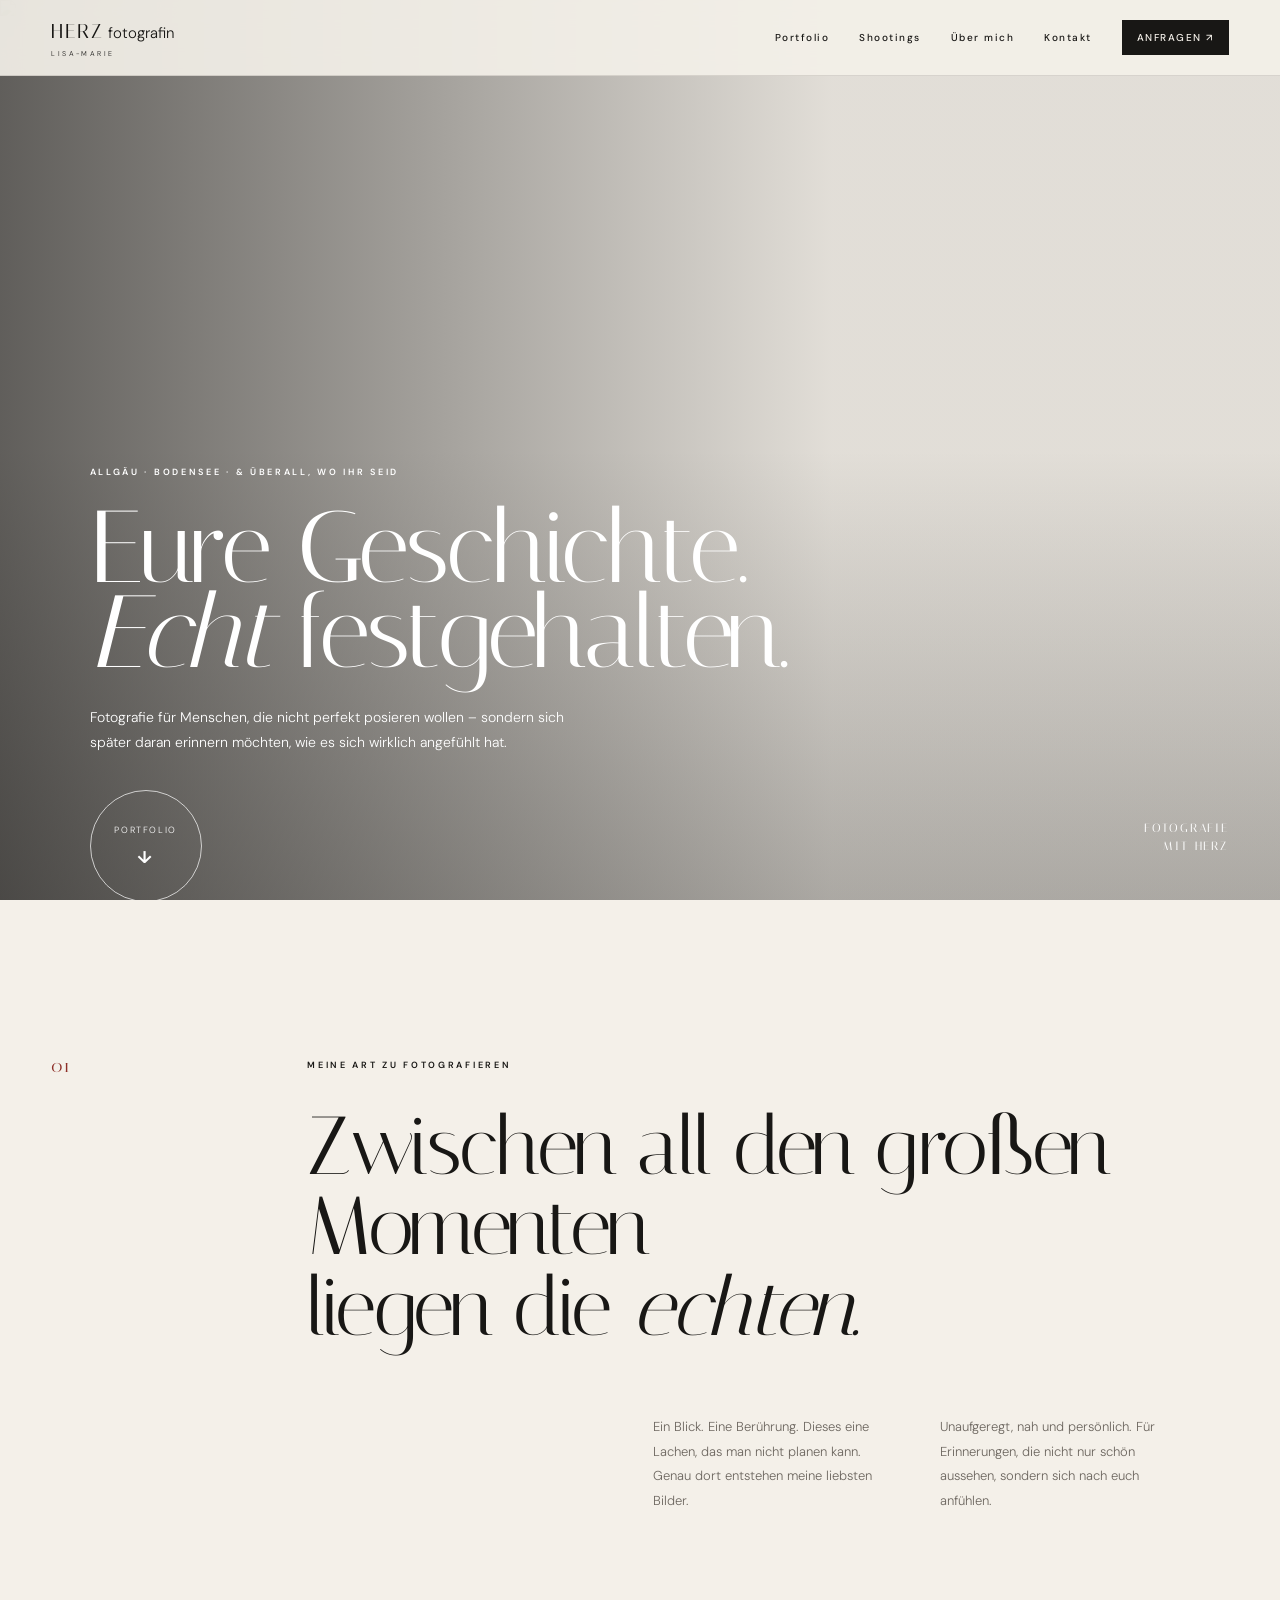
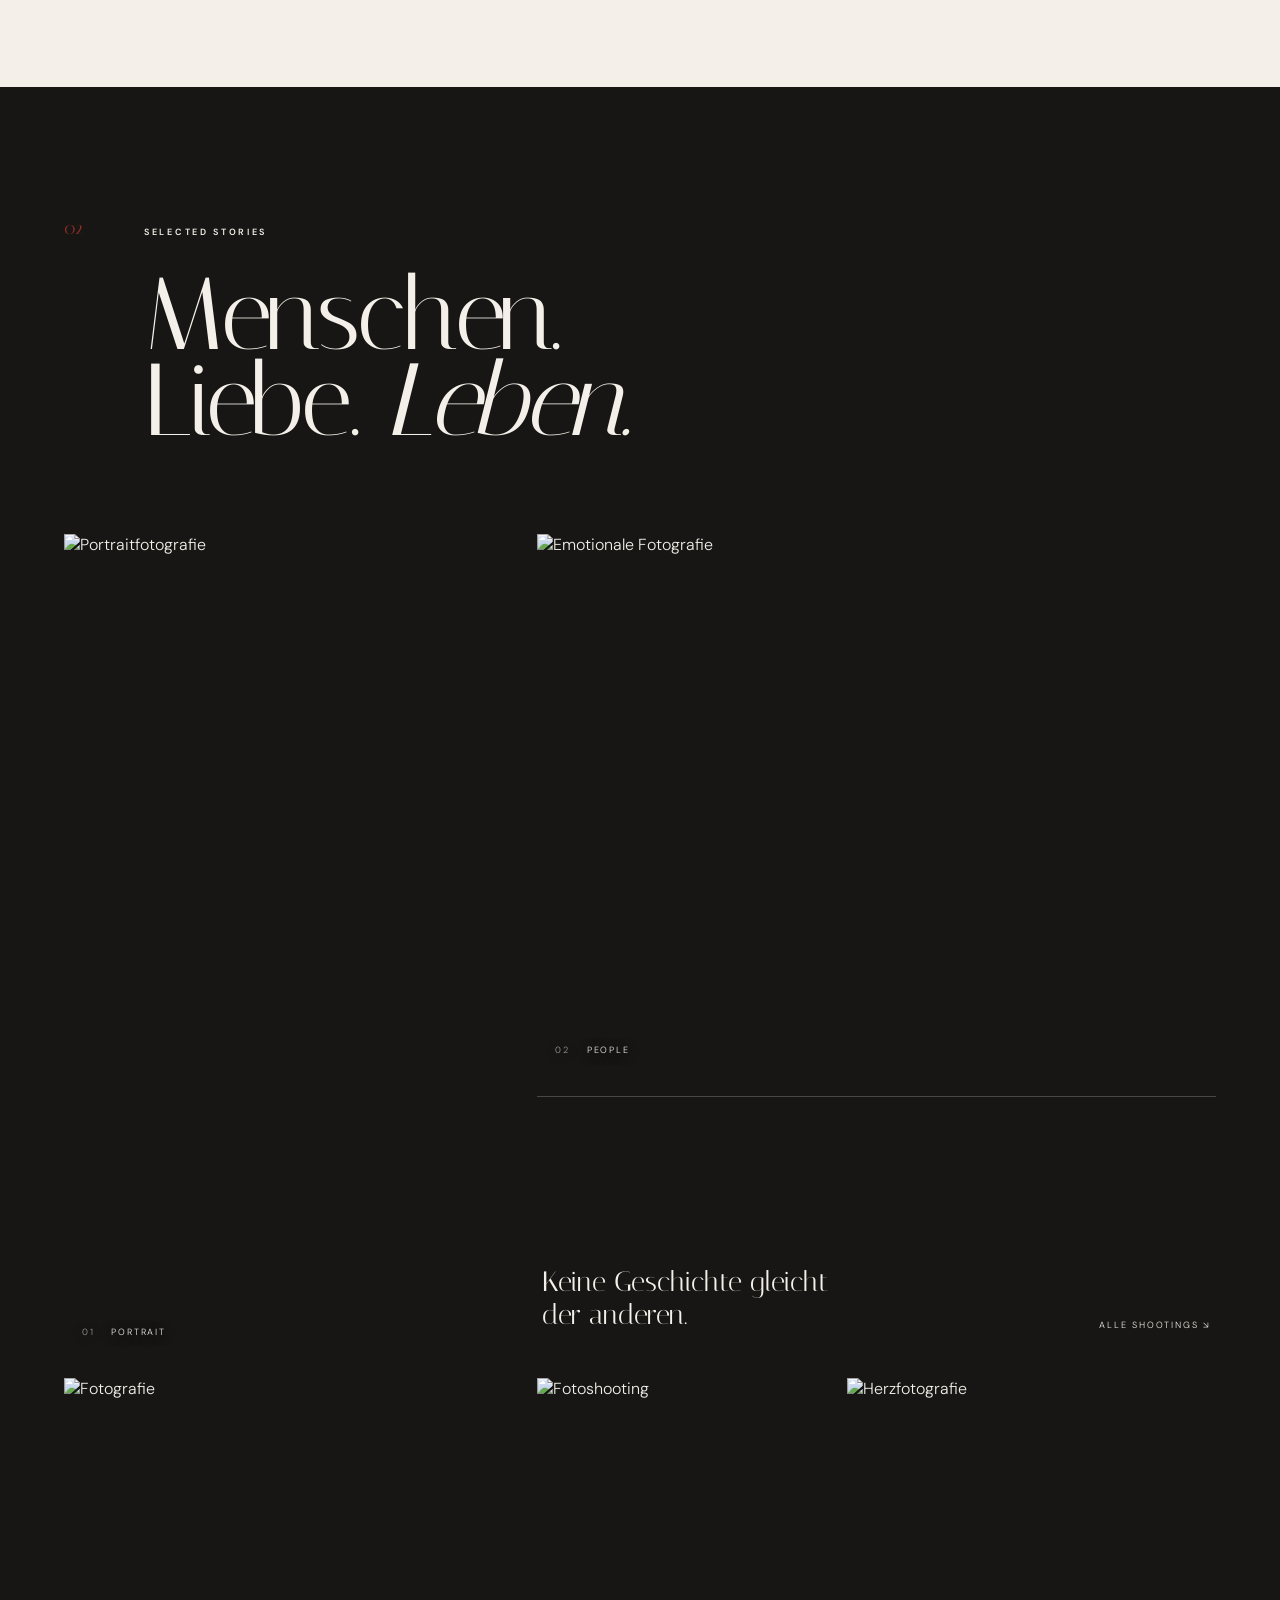
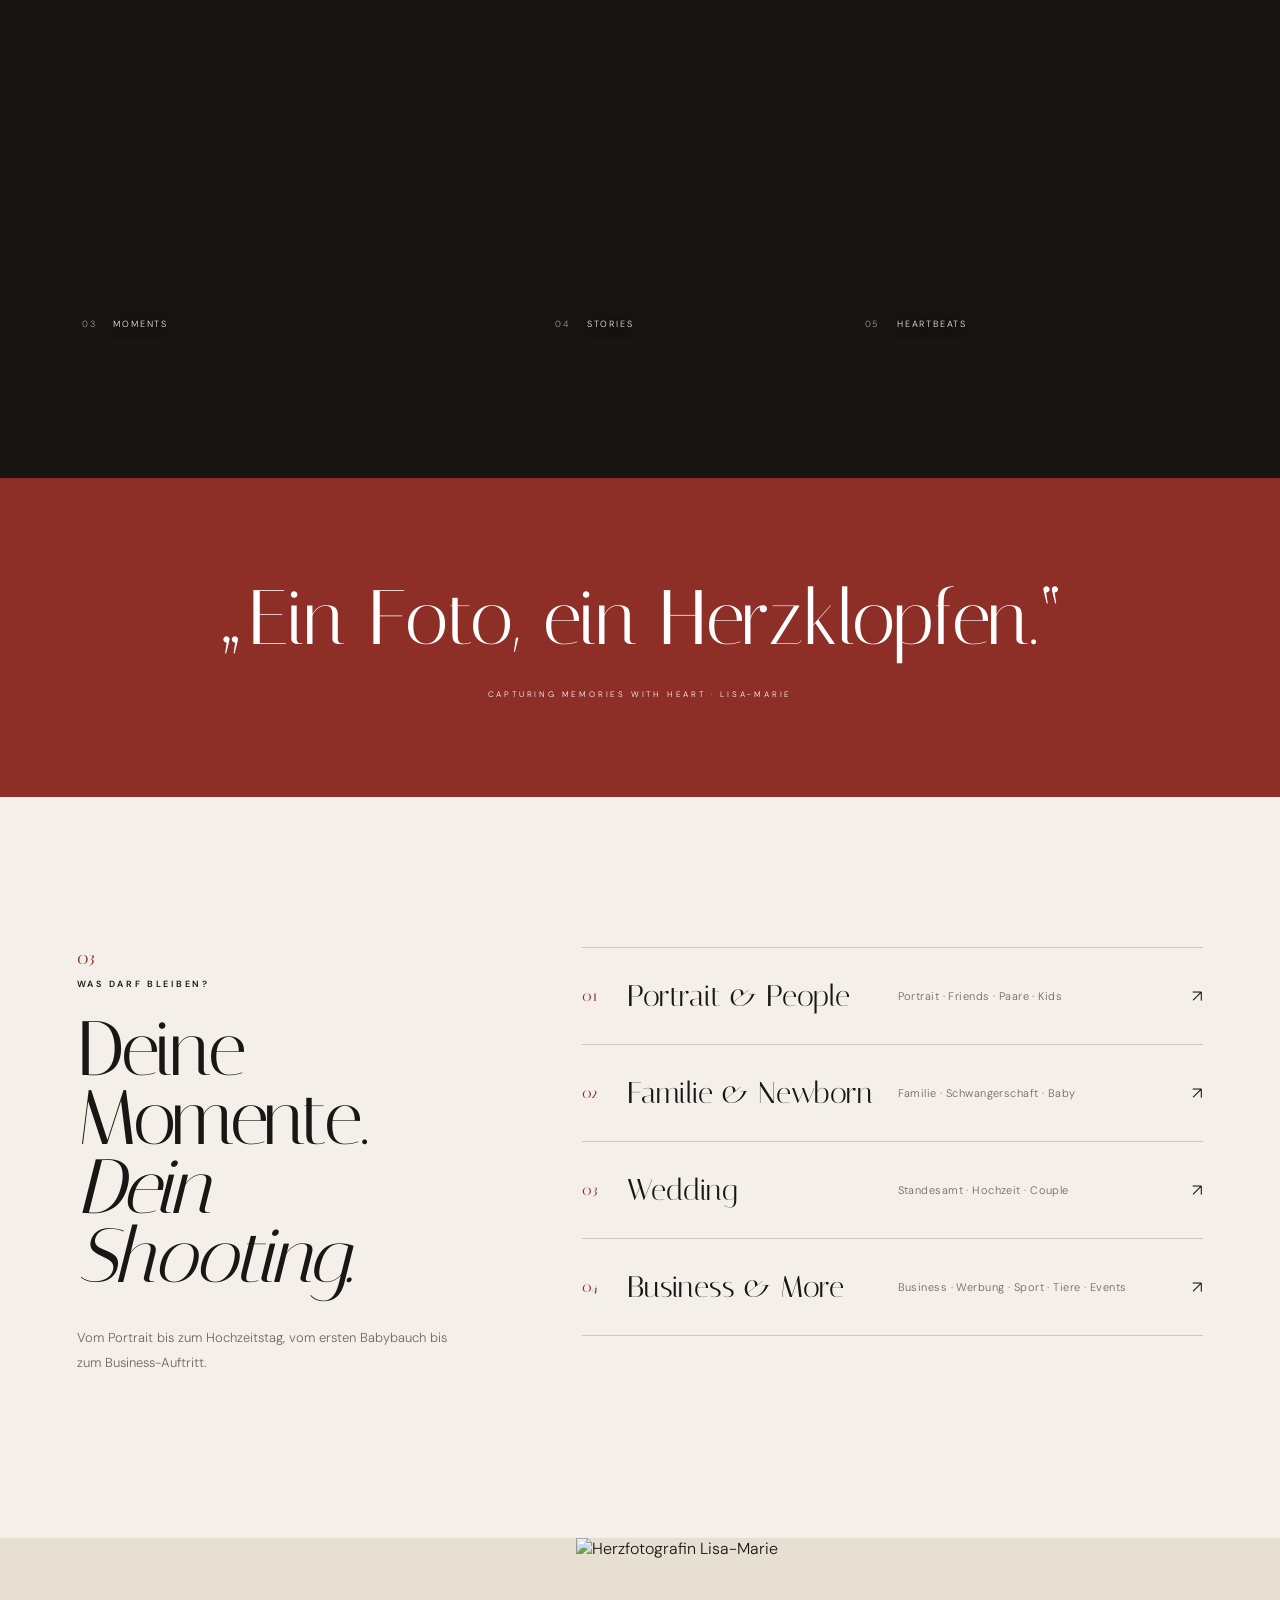
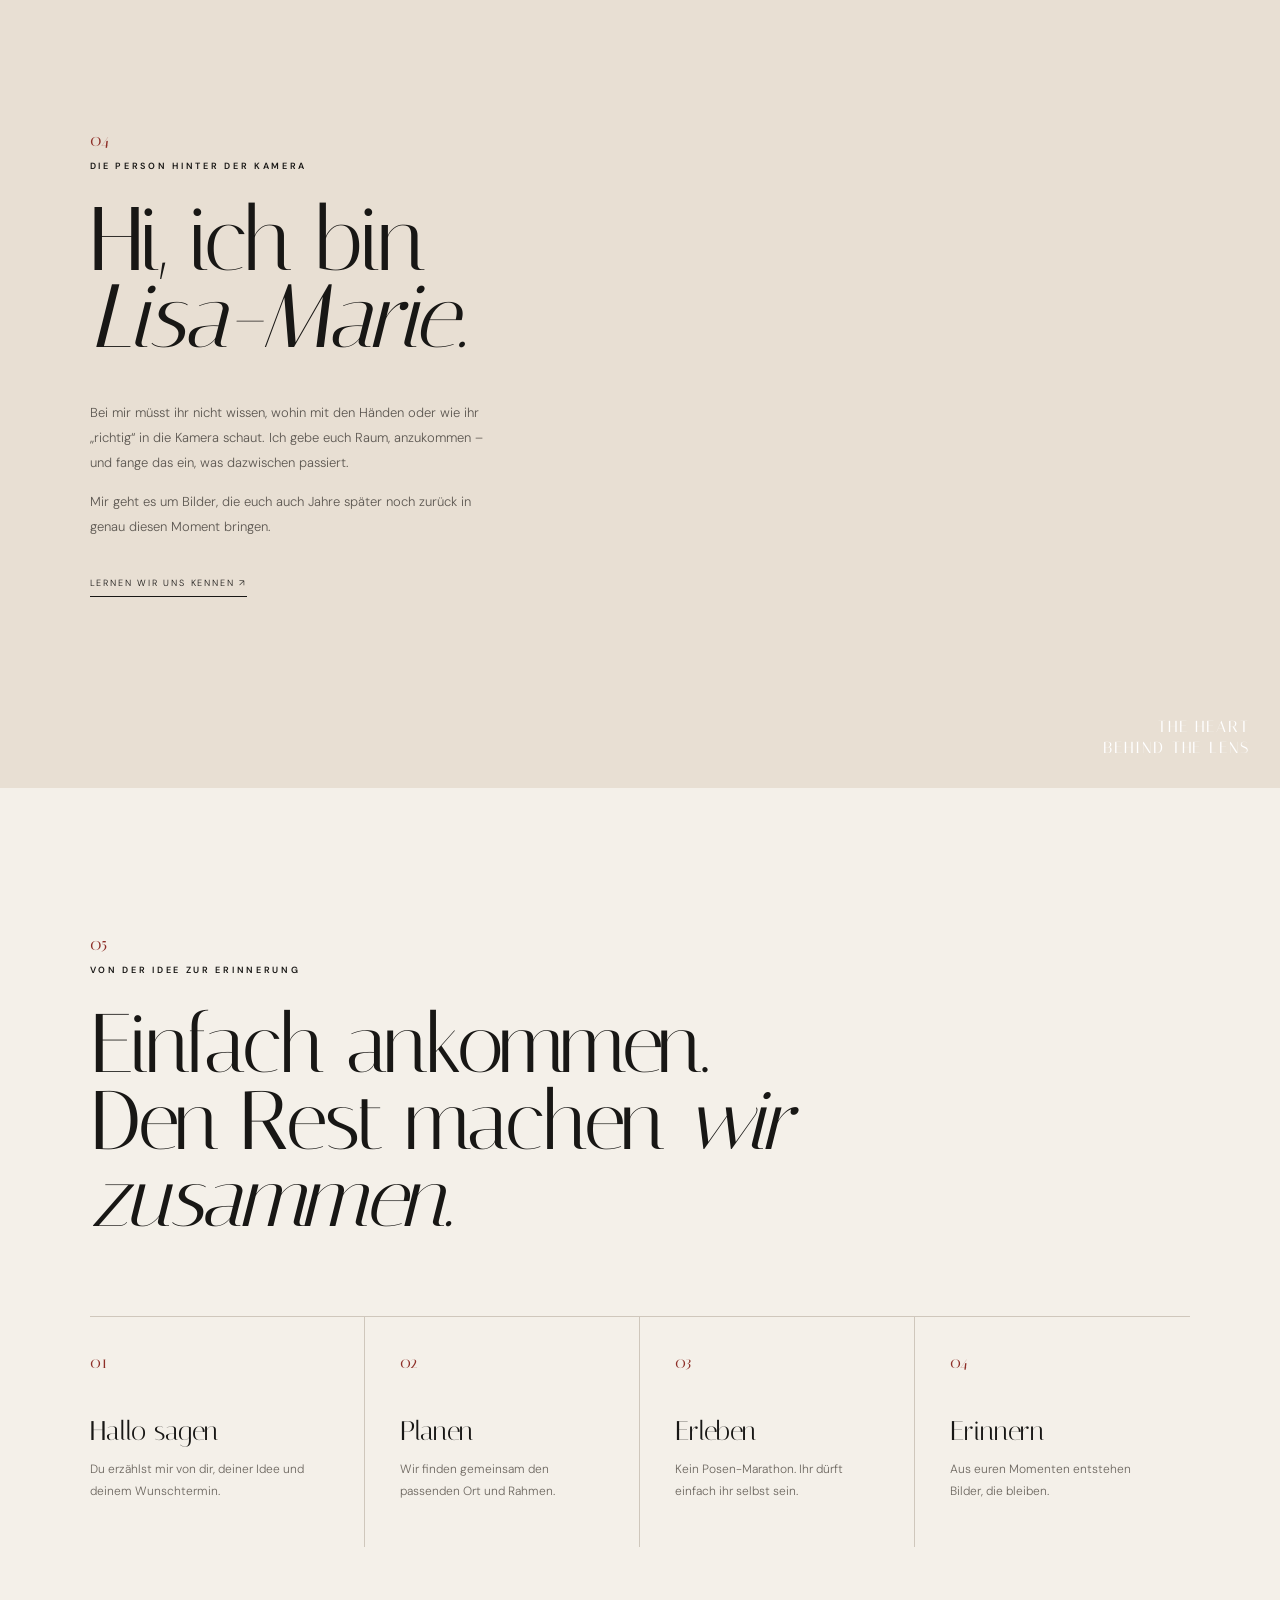
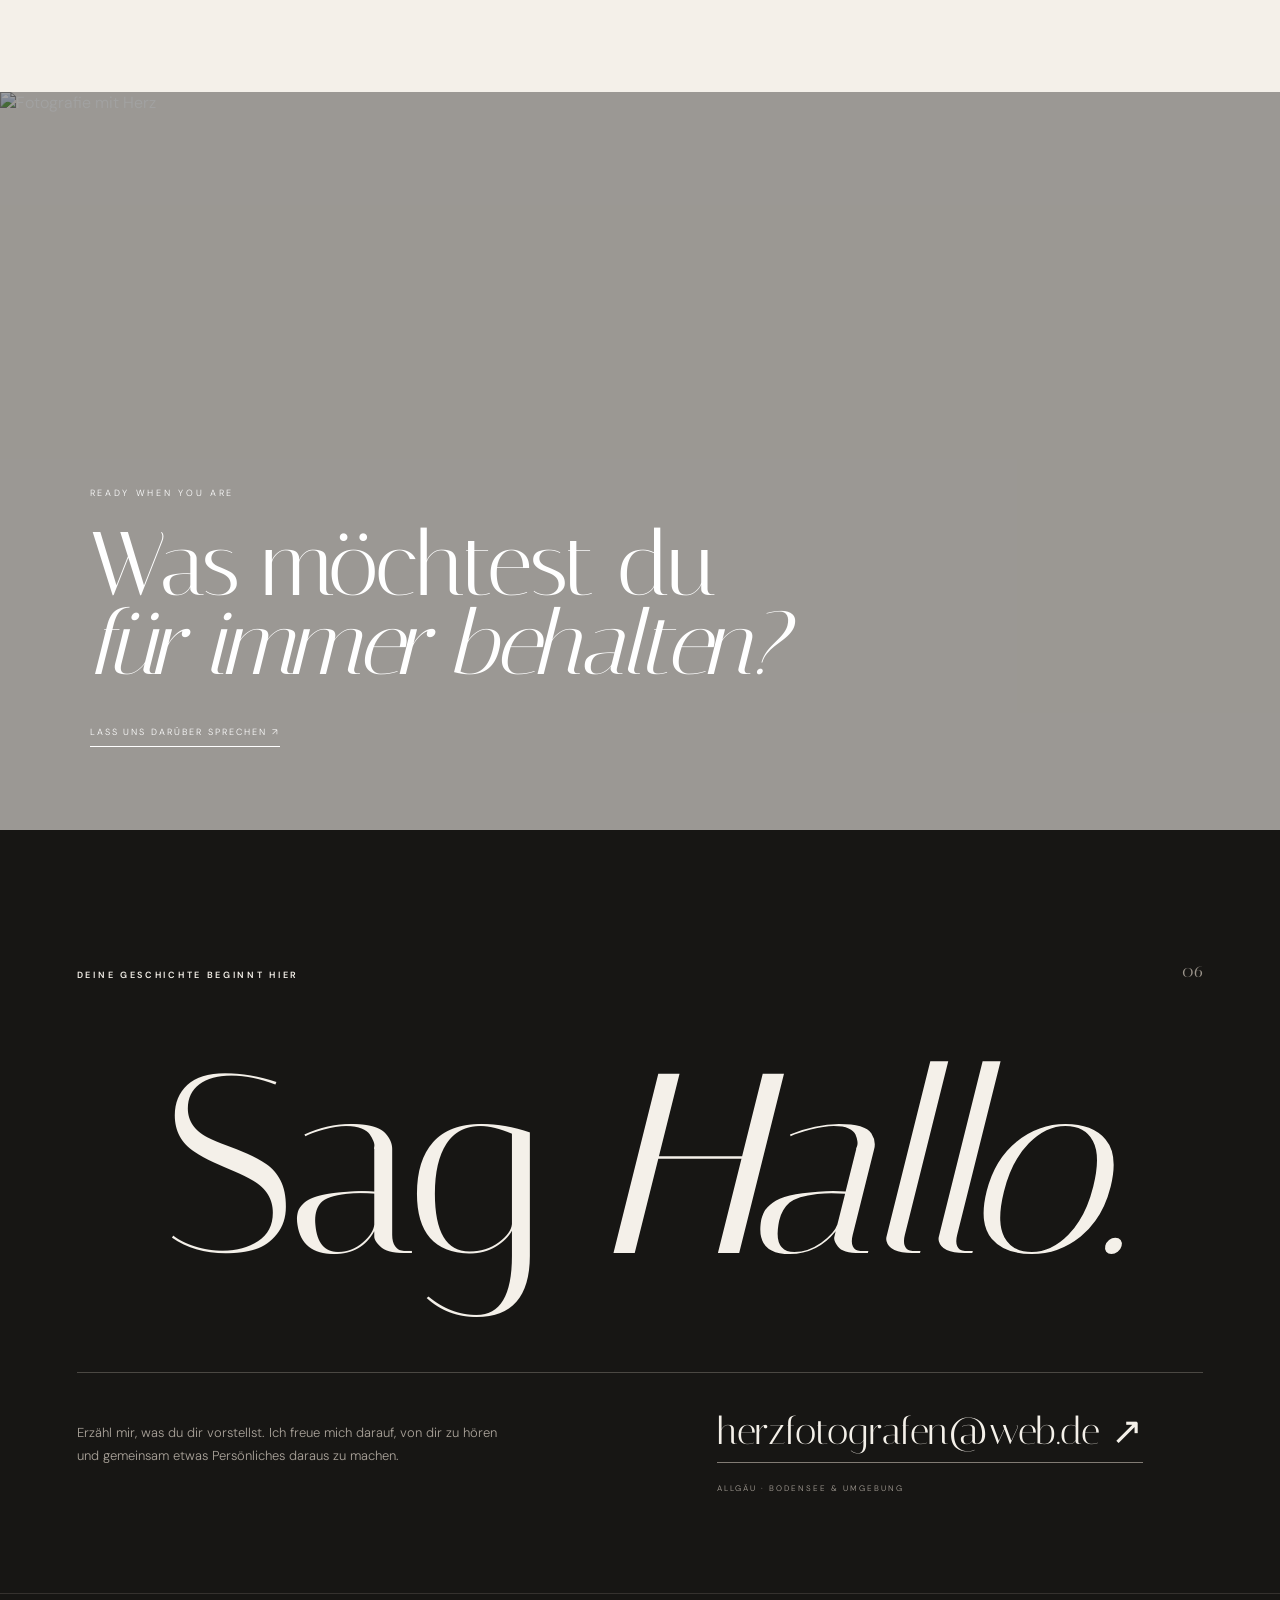
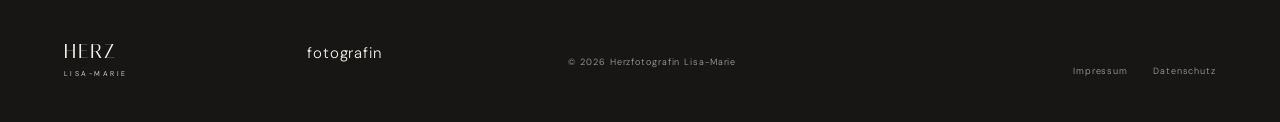
==== commit 5778b819: "Add files via upload" ====
--- a/index.html
+++ b/index.html
@@ -1,20 +1,24 @@
-<!doctype html><html lang="de"><head><meta charset="utf-8"><meta name="viewport" content="width=device-width,initial-scale=1"><title>Herzfotografin Lisa-Marie | Fotografie mit Herz</title><meta name="description" content="Emotionale Fotografie im Allgäu und am Bodensee – Portrait, Familie, Hochzeit, Newborn, Business und mehr."><link rel="preconnect" href="https://fonts.googleapis.com"><link rel="preconnect" href="https://fonts.gstatic.com" crossorigin><link href="https://fonts.googleapis.com/css2?family=DM+Sans:wght@300;400;500;600&family=Playfair+Display:ital,wght@0,500;1,500&display=swap" rel="stylesheet"><link rel="stylesheet" href="style.css"></head><body>
-<header><a class="brand" href="#home"><span>HERZ</span>fotografin <small>Lisa-Marie</small></a><button class="menu" aria-label="Menü">☰</button><nav><a href="#portfolio">Portfolio</a><a href="#about">Über mich</a><a href="#shootings">Shootings</a><a href="#ablauf">Ablauf</a><a href="#contact">Kontakt</a><a class="nav-cta" href="mailto:herzfotografen@web.de?subject=Shooting-Anfrage">Termin anfragen</a></nav></header>
-<main id="home"><section class="hero"><img src="https://static.wixstatic.com/media/28b49a_d9db4f6de2b446a1940b1516d4a101c5~mv2_d_5375_3583_s_4_2.jpg" alt="Emotionale Fotografie"><div class="shade"></div><div class="hero-copy reveal"><p class="eyebrow">FOTOGRAFIE IM ALLGÄU & AM BODENSEE</p><h1>Momente, die<br><em>Herzklopfen</em> bleiben.</h1><p>Natürlich. Emotional. Echt. Erinnerungen an die Menschen und Augenblicke, die dir am meisten bedeuten.</p><div class="hero-actions"><a class="button light" href="#portfolio">Portfolio entdecken</a><a class="ghost" href="#contact">Shooting anfragen →</a></div></div><div class="scroll">SCROLL <span>↓</span></div></section>
-<section class="intro reveal"><p class="eyebrow">FOTOGRAFIE MIT HERZ</p><h2>Ein Foto hält nicht nur fest,<br><em>wie es aussah.</em> Sondern wie es sich anfühlte.</h2><p class="lead">Ob leise Momente zu zweit, das große Ja, die ersten Tage als Familie oder ein Portrait nur für dich – ich halte eure Geschichte so fest, wie sie wirklich ist.</p></section>
-<section id="portfolio" class="portfolio"><div class="section-head reveal"><div><p class="eyebrow">AUSGEWÄHLTE ARBEITEN</p><h2>Geschichten in Bildern.</h2></div><p>Keine steifen Posen. Keine austauschbaren Momente. Sondern Bilder, die Persönlichkeit zeigen und Erinnerungen bewahren.</p></div><div class="gallery">
-<figure class="g1 reveal"><img loading="lazy" src="https://static.wixstatic.com/media/28b49a_63ac864cc0d0424bb9ef3db6d324a45c~mv2_d_3840_5760_s_4_2.jpg" alt="Portrait"><figcaption>Portrait</figcaption></figure>
-<figure class="g2 reveal"><img loading="lazy" src="https://static.wixstatic.com/media/28b49a_a8622e580a844b8f86d3128bccd0779f~mv2.jpg" alt="Portraitfotografie"><figcaption>Menschen</figcaption></figure>
-<figure class="g3 reveal"><img loading="lazy" src="https://static.wixstatic.com/media/28b49a_4e1032119ac142e0aea1698a7199f898~mv2.jpg" alt="Fotografie"><figcaption>Emotionen</figcaption></figure>
-<figure class="g4 reveal"><img loading="lazy" src="https://static.wixstatic.com/media/28b49a_24aaabb8848741c595a8d517dc10c4e8~mv2.jpg" alt="Fotoshooting"><figcaption>Augenblicke</figcaption></figure>
-<figure class="g5 reveal"><img loading="lazy" src="https://static.wixstatic.com/media/28b49a_4259473b002b4585af8001fc1fd47d0c~mv2.jpg" alt="Herzfotografie"><figcaption>Herzklopfen</figcaption></figure>
-<figure class="g6 reveal"><img loading="lazy" src="https://static.wixstatic.com/media/28b49a_769b0f120489443284cf92e9c711747f~mv2.jpg" alt="Portrait"><figcaption>Persönlichkeit</figcaption></figure>
+<!doctype html><html lang="de"><head><meta charset="utf-8"><meta name="viewport" content="width=device-width,initial-scale=1"><title>Herzfotografin Lisa-Marie | Fotografie mit Herz</title><meta name="description" content="Emotionale Fotografie im Allgäu und am Bodensee – Portrait, Familie, Hochzeit, Newborn, Business, Sport und Events."><link rel="preconnect" href="https://fonts.googleapis.com"><link rel="preconnect" href="https://fonts.gstatic.com" crossorigin><link href="https://fonts.googleapis.com/css2?family=DM+Sans:wght@300;400;500;600&family=Italiana&display=swap" rel="stylesheet"><link rel="stylesheet" href="style.css"></head><body>
+<header><a class="brand" href="#home"><strong>HERZ</strong><span>fotografin</span><small>LISA-MARIE</small></a><button class="menu" aria-label="Menü öffnen">☰</button><nav><a href="#stories">Portfolio</a><a href="#shootings">Shootings</a><a href="#about">Über mich</a><a href="#contact">Kontakt</a><a class="nav-cta" href="mailto:herzfotografen@web.de?subject=Shooting-Anfrage">ANFRAGEN ↗</a></nav></header>
+<main id="home"><section class="hero"><img src="https://static.wixstatic.com/media/28b49a_d9db4f6de2b446a1940b1516d4a101c5~mv2_d_5375_3583_s_4_2.jpg" alt="Herzfotografie im Allgäu"><div class="shade"></div><div class="hero-copy reveal"><span class="kicker">ALLGÄU · BODENSEE · & ÜBERALL, WO IHR SEID</span><h1>Eure Geschichte.<br><i>Echt</i> festgehalten.</h1><p>Fotografie für Menschen, die nicht perfekt posieren wollen – sondern sich später daran erinnern möchten, wie es sich wirklich angefühlt hat.</p><a class="round-link" href="#stories">PORTFOLIO <b>↓</b></a></div><div class="hero-note">FOTOGRAFIE<br>MIT HERZ</div></section>
+<section class="manifesto reveal"><span class="number">01</span><p class="kicker">MEINE ART ZU FOTOGRAFIEREN</p><h2>Zwischen all den großen Momenten<br>liegen die <i>echten.</i></h2><div class="manifesto-copy"><p>Ein Blick. Eine Berührung. Dieses eine Lachen, das man nicht planen kann. Genau dort entstehen meine liebsten Bilder.</p><p>Unaufgeregt, nah und persönlich. Für Erinnerungen, die nicht nur schön aussehen, sondern sich nach euch anfühlen.</p></div></section>
+<section id="stories" class="stories"><div class="story-title reveal"><span class="number">02</span><p class="kicker">SELECTED STORIES</p><h2>Menschen.<br>Liebe. <i>Leben.</i></h2></div><div class="editorial-grid">
+<figure class="shot shot-a reveal"><img loading="lazy" src="https://static.wixstatic.com/media/28b49a_63ac864cc0d0424bb9ef3db6d324a45c~mv2_d_3840_5760_s_4_2.jpg" alt="Portraitfotografie"><figcaption><span>01</span> PORTRAIT</figcaption></figure>
+<figure class="shot shot-b reveal"><img loading="lazy" src="https://static.wixstatic.com/media/28b49a_a8622e580a844b8f86d3128bccd0779f~mv2.jpg" alt="Emotionale Fotografie"><figcaption><span>02</span> PEOPLE</figcaption></figure>
+<div class="side-copy reveal"><p>Keine Geschichte gleicht der anderen.</p><a href="#shootings">ALLE SHOOTINGS ↘</a></div>
+<figure class="shot shot-c reveal"><img loading="lazy" src="https://static.wixstatic.com/media/28b49a_4e1032119ac142e0aea1698a7199f898~mv2.jpg" alt="Fotografie"><figcaption><span>03</span> MOMENTS</figcaption></figure>
+<figure class="shot shot-d reveal"><img loading="lazy" src="https://static.wixstatic.com/media/28b49a_24aaabb8848741c595a8d517dc10c4e8~mv2.jpg" alt="Fotoshooting"><figcaption><span>04</span> STORIES</figcaption></figure>
+<figure class="shot shot-e reveal"><img loading="lazy" src="https://static.wixstatic.com/media/28b49a_4259473b002b4585af8001fc1fd47d0c~mv2.jpg" alt="Herzfotografie"><figcaption><span>05</span> HEARTBEATS</figcaption></figure>
 </div></section>
-<section class="quote"><p>„Ein Foto, ein Herzklopfen.“</p><span>CAPTURING MEMORIES WITH HEART</span></section>
-<section id="shootings" class="shooting-section"><div class="section-head reveal"><div><p class="eyebrow">DEIN SHOOTING</p><h2>Was möchtest du<br><em>für immer festhalten?</em></h2></div><p>Vom Portrait bis zur Hochzeit – jedes Shooting bekommt Raum für echte Momente und euren eigenen Charakter.</p></div><div class="shooting-grid">
-<a href="#contact" class="shoot-card reveal"><span>01</span><h3>Portrait & Paare</h3><p>Portrait · Friends · Paare · Kids</p><b>Mehr erfahren →</b></a><a href="#contact" class="shoot-card reveal"><span>02</span><h3>Familie & Baby</h3><p>Familie · Schwangerschaft · Newborn</p><b>Mehr erfahren →</b></a><a href="#contact" class="shoot-card reveal"><span>03</span><h3>Hochzeiten</h3><p>Vom kleinen Ja bis zur großen Geschichte.</p><b>Mehr erfahren →</b></a><a href="#contact" class="shoot-card reveal"><span>04</span><h3>Business & Events</h3><p>Unternehmen · Werbung · Sport · Events</p><b>Mehr erfahren →</b></a></div></section>
-<section id="about" class="about"><div class="about-photo reveal"><img src="https://static.wixstatic.com/media/28b49a_62835acac06c4c7b807bdef381e29573~mv2.png" alt="Herzfotografin Lisa-Marie"></div><div class="about-copy reveal"><p class="eyebrow">HI, ICH BIN LISA-MARIE</p><h2>Die Person hinter<br>der Kamera.</h2><p>Für mich entstehen die schönsten Bilder dann, wenn ihr die Kamera für einen Moment vergesst. Deshalb geht es bei einem Shooting nicht um perfekte Posen, sondern um Nähe, Persönlichkeit und echte Augenblicke.</p><p>Mein Ziel: Ihr sollt euch wohlfühlen – und am Ende Bilder in den Händen halten, die euch auch Jahre später noch genau dieses Gefühl zurückbringen.</p><a class="text-link" href="#contact">Lass uns kennenlernen →</a></div></section>
-<section id="ablauf" class="process"><div class="process-title reveal"><p class="eyebrow">SO LÄUFT ES AB</p><h2>Ganz entspannt.<br><em>Ganz ihr.</em></h2></div><div class="steps"><div class="reveal"><span>01</span><h3>Schreib mir</h3><p>Erzähl mir kurz, was du dir wünschst und wann dein Shooting stattfinden soll.</p></div><div class="reveal"><span>02</span><h3>Wir planen</h3><p>Gemeinsam finden wir Ort, Zeitpunkt und den passenden Rahmen für eure Geschichte.</p></div><div class="reveal"><span>03</span><h3>Herzklopfen</h3><p>Beim Shooting darfst du einfach du selbst sein. Den Rest übernehme ich.</p></div><div class="reveal"><span>04</span><h3>Deine Bilder</h3><p>Danach bekommst du deine persönlichen Erinnerungen – zum Behalten und Immer-wieder-Ansehen.</p></div></div></section>
-<section class="price-teaser reveal"><p class="eyebrow">DEINE ERINNERUNGEN</p><h2>Ein Shooting, das<br><em>zu dir passt.</em></h2><p>Jede Geschichte ist anders. Deshalb schauen wir gemeinsam, welches Shooting und welcher Umfang am besten zu deinen Vorstellungen passen.</p><a class="button dark" href="mailto:herzfotografen@web.de?subject=Anfrage%20zu%20Shooting%20%26%20Preisen">Preise & Shooting anfragen</a></section>
-<section id="contact" class="contact"><p class="eyebrow">LASS UNS ERINNERUNGEN SCHAFFEN</p><h2>Bereit für dein<br><em>Herzklopfen?</em></h2><p>Erzähl mir von deiner Idee. Ich freue mich darauf, dich und deine Geschichte kennenzulernen.</p><a class="button light contact-button" href="mailto:herzfotografen@web.de?subject=Shooting-Anfrage%20über%20die%20Website">Shooting anfragen</a><a class="mail" href="mailto:herzfotografen@web.de">herzfotografen@web.de</a><small>Bodensee · Allgäu & Umgebung</small></section></main>
-<footer><div class="brand"><span>HERZ</span>fotografin <small>Lisa-Marie</small></div><div><a href="mailto:herzfotografen@web.de">herzfotografen@web.de</a><p>© 2026 Herzfotografin Lisa-Marie</p></div><div><a href="https://www.herzfotografen.com/kontakt/impressum">Impressum</a><a href="https://www.herzfotografen.com/kontakt/datenschutz">Datenschutz</a></div></footer><script src="script.js"></script></body></html>
+<section class="statement"><p>„Ein Foto, ein Herzklopfen.“</p><span>CAPTURING MEMORIES WITH HEART · LISA-MARIE</span></section>
+<section id="shootings" class="services"><div class="services-intro reveal"><span class="number">03</span><p class="kicker">WAS DARF BLEIBEN?</p><h2>Deine Momente.<br><i>Dein Shooting.</i></h2><p>Vom Portrait bis zum Hochzeitstag, vom ersten Babybauch bis zum Business-Auftritt.</p></div><div class="service-list">
+<a href="#contact" class="service reveal"><span>01</span><h3>Portrait & People</h3><p>Portrait · Friends · Paare · Kids</p><b>↗</b></a>
+<a href="#contact" class="service reveal"><span>02</span><h3>Familie & Newborn</h3><p>Familie · Schwangerschaft · Baby</p><b>↗</b></a>
+<a href="#contact" class="service reveal"><span>03</span><h3>Wedding</h3><p>Standesamt · Hochzeit · Couple</p><b>↗</b></a>
+<a href="#contact" class="service reveal"><span>04</span><h3>Business & More</h3><p>Business · Werbung · Sport · Tiere · Events</p><b>↗</b></a>
+</div></section>
+<section id="about" class="about"><div class="about-text reveal"><span class="number">04</span><p class="kicker">DIE PERSON HINTER DER KAMERA</p><h2>Hi, ich bin<br><i>Lisa-Marie.</i></h2><p>Bei mir müsst ihr nicht wissen, wohin mit den Händen oder wie ihr „richtig“ in die Kamera schaut. Ich gebe euch Raum, anzukommen – und fange das ein, was dazwischen passiert.</p><p>Mir geht es um Bilder, die euch auch Jahre später noch zurück in genau diesen Moment bringen.</p><a href="#contact" class="underlink">LERNEN WIR UNS KENNEN ↗</a></div><div class="about-image reveal"><img src="https://static.wixstatic.com/media/28b49a_62835acac06c4c7b807bdef381e29573~mv2.png" alt="Herzfotografin Lisa-Marie"><span>THE HEART<br>BEHIND THE LENS</span></div></section>
+<section class="experience"><div class="experience-head reveal"><span class="number">05</span><p class="kicker">VON DER IDEE ZUR ERINNERUNG</p><h2>Einfach ankommen.<br>Den Rest machen <i>wir zusammen.</i></h2></div><div class="timeline"><div class="reveal"><b>01</b><h3>Hallo sagen</h3><p>Du erzählst mir von dir, deiner Idee und deinem Wunschtermin.</p></div><div class="reveal"><b>02</b><h3>Planen</h3><p>Wir finden gemeinsam den passenden Ort und Rahmen.</p></div><div class="reveal"><b>03</b><h3>Erleben</h3><p>Kein Posen-Marathon. Ihr dürft einfach ihr selbst sein.</p></div><div class="reveal"><b>04</b><h3>Erinnern</h3><p>Aus euren Momenten entstehen Bilder, die bleiben.</p></div></div></section>
+<section class="banner"><img loading="lazy" src="https://static.wixstatic.com/media/28b49a_769b0f120489443284cf92e9c711747f~mv2.jpg" alt="Fotografie mit Herz"><div><span>READY WHEN YOU ARE</span><h2>Was möchtest du<br><i>für immer behalten?</i></h2><a href="#contact">LASS UNS DARÜBER SPRECHEN ↗</a></div></section>
+<section id="contact" class="contact"><div class="contact-top"><p class="kicker">DEINE GESCHICHTE BEGINNT HIER</p><span>06</span></div><h2 class="reveal">Sag <i>Hallo.</i></h2><div class="contact-bottom reveal"><p>Erzähl mir, was du dir vorstellst. Ich freue mich darauf, von dir zu hören und gemeinsam etwas Persönliches daraus zu machen.</p><div><a class="mail" href="mailto:herzfotografen@web.de?subject=Shooting-Anfrage">herzfotografen@web.de ↗</a><small>ALLGÄU · BODENSEE & UMGEBUNG</small></div></div></section></main>
+<footer><a class="brand" href="#home"><strong>HERZ</strong><span>fotografin</span><small>LISA-MARIE</small></a><p>© 2026 Herzfotografin Lisa-Marie</p><div><a href="https://www.herzfotografen.com/kontakt/impressum">Impressum</a><a href="https://www.herzfotografen.com/kontakt/datenschutz">Datenschutz</a></div></footer><script src="script.js"></script></body></html>
--- a/style.css
+++ b/style.css
@@ -1 +1 @@
-:root{--cream:#f3efe9;--paper:#faf8f4;--ink:#26221f;--muted:#746b64;--accent:#a27668;--dark:#28231f}*{box-sizing:border-box}html{scroll-behavior:smooth}body{margin:0;background:var(--paper);color:var(--ink);font-family:'DM Sans',sans-serif;font-weight:300}img{width:100%;display:block}a{color:inherit;text-decoration:none}header{height:82px;display:flex;align-items:center;justify-content:space-between;padding:0 5vw;background:rgba(250,248,244,.94);position:fixed;top:0;left:0;right:0;z-index:50;backdrop-filter:blur(12px);border-bottom:1px solid rgba(0,0,0,.06)}.brand{font-family:'Playfair Display';font-size:19px;line-height:.8}.brand span{letter-spacing:.1em}.brand small{display:block;font:9px 'DM Sans';letter-spacing:.34em;margin-top:7px;text-transform:uppercase}nav{display:flex;align-items:center;gap:28px;font-size:12px;letter-spacing:.08em;text-transform:uppercase}nav a{transition:.25s}nav a:hover{opacity:.55}.nav-cta{border:1px solid var(--ink);padding:12px 17px}.menu{display:none;border:0;background:none;font-size:22px}.hero{height:100svh;min-height:650px;position:relative;color:white;overflow:hidden}.hero>img{height:100%;object-fit:cover;object-position:center 40%}.shade{position:absolute;inset:0;background:linear-gradient(90deg,rgba(20,16,13,.68),rgba(20,16,13,.12) 70%),linear-gradient(0deg,rgba(20,16,13,.28),transparent 45%)}.hero-copy{position:absolute;left:8vw;top:50%;transform:translateY(-43%);max-width:740px}.eyebrow{font-size:10px;letter-spacing:.28em;font-weight:500;margin:0 0 25px}.hero h1,.intro h2,.section-head h2,.about h2,.process h2,.price-teaser h2,.contact h2{font-family:'Playfair Display';font-weight:500;margin:0}.hero h1{font-size:clamp(58px,7vw,105px);line-height:.94;letter-spacing:-.035em}.hero h1 em,.intro em,.shooting-section em,.process em,.price-teaser em,.contact em{font-weight:500}.hero-copy>p:not(.eyebrow){font-size:16px;line-height:1.7;max-width:520px;margin:28px 0}.hero-actions{display:flex;gap:25px;align-items:center}.button{display:inline-block;padding:15px 24px;text-transform:uppercase;letter-spacing:.14em;font-size:10px;font-weight:500}.button.light{background:white;color:var(--ink)}.button.dark{background:var(--dark);color:white}.ghost{font-size:11px;letter-spacing:.12em;text-transform:uppercase}.scroll{position:absolute;right:5vw;bottom:34px;font-size:9px;letter-spacing:.2em}.scroll span{font-size:18px;margin-left:8px}.intro{text-align:center;padding:130px 7vw;max-width:1100px;margin:auto}.intro h2{font-size:clamp(38px,5vw,66px);line-height:1.08}.lead{max-width:700px;margin:35px auto 0;line-height:1.85;color:var(--muted);font-size:15px}.portfolio,.shooting-section,.process{padding:110px 6vw}.portfolio{background:var(--cream)}.section-head{display:flex;justify-content:space-between;align-items:flex-end;margin-bottom:60px;gap:60px}.section-head h2{font-size:clamp(40px,5vw,64px)}.section-head>p{max-width:410px;line-height:1.8;color:var(--muted);font-size:14px}.gallery{display:grid;grid-template-columns:1.05fr .9fr 1.05fr;grid-template-rows:390px 390px;gap:16px}.gallery figure{margin:0;position:relative;overflow:hidden;background:#ddd}.gallery img{height:100%;object-fit:cover;transition:transform .8s ease}.gallery figure:hover img{transform:scale(1.035)}.gallery figcaption{position:absolute;left:20px;bottom:18px;color:white;font-family:'Playfair Display';font-size:22px;text-shadow:0 1px 8px #000}.g1{grid-row:span 2}.g4{grid-column:3;grid-row:1 / span 2}.quote{padding:90px 6vw;text-align:center;background:var(--dark);color:white}.quote p{font:italic 500 clamp(34px,5vw,60px) 'Playfair Display';margin:0 0 18px}.quote span{font-size:9px;letter-spacing:.32em}.shooting-section{background:var(--paper)}.shooting-grid{display:grid;grid-template-columns:repeat(4,1fr);border-top:1px solid #d8d1ca;border-bottom:1px solid #d8d1ca}.shoot-card{padding:45px 30px;min-height:280px;border-right:1px solid #d8d1ca;transition:.35s}.shoot-card:last-child{border:0}.shoot-card:hover{background:var(--cream);transform:translateY(-5px)}.shoot-card span,.steps span{font:italic 18px 'Playfair Display';color:var(--accent)}.shoot-card h3{font:500 26px 'Playfair Display';margin:55px 0 12px}.shoot-card p{font-size:13px;color:var(--muted);line-height:1.7}.shoot-card b{font-size:9px;letter-spacing:.14em;text-transform:uppercase;font-weight:500;display:block;margin-top:30px}.about{display:grid;grid-template-columns:1fr 1fr;background:var(--cream);min-height:700px}.about-photo{overflow:hidden}.about-photo img{height:100%;object-fit:cover}.about-copy{padding:10vw 10vw 8vw 8vw;align-self:center}.about h2{font-size:clamp(45px,5vw,68px);line-height:1.04}.about-copy>p:not(.eyebrow){color:var(--muted);line-height:1.85;font-size:14px}.text-link{display:inline-block;margin-top:22px;border-bottom:1px solid var(--ink);padding-bottom:6px;font-size:11px;letter-spacing:.12em;text-transform:uppercase}.process{display:grid;grid-template-columns:.8fr 1.5fr;gap:8vw}.process-title h2{font-size:clamp(44px,5vw,66px)}.steps{display:grid;grid-template-columns:1fr 1fr;gap:0 50px}.steps div{padding:35px 0;border-top:1px solid #d8d1ca}.steps h3{font:500 24px 'Playfair Display';margin:16px 0 10px}.steps p{color:var(--muted);font-size:13px;line-height:1.75}.price-teaser{padding:110px 7vw;text-align:center;background:var(--cream)}.price-teaser h2{font-size:clamp(44px,5vw,68px)}.price-teaser>p:not(.eyebrow){max-width:620px;margin:25px auto 30px;color:var(--muted);line-height:1.8}.contact{text-align:center;padding:130px 6vw;background:var(--dark);color:white}.contact h2{font-size:clamp(54px,7vw,92px);line-height:.95}.contact>p:not(.eyebrow){max-width:560px;margin:30px auto;line-height:1.8;color:#d6cec8}.contact-button{margin-bottom:25px}.contact .mail{display:block;font:italic 22px 'Playfair Display';margin:5px 0 25px}.contact small{display:block;letter-spacing:.18em;text-transform:uppercase;font-size:9px}footer{padding:55px 6vw;display:grid;grid-template-columns:1fr 1fr auto;gap:30px;align-items:start;font-size:11px;background:#eee9e2}footer p{color:var(--muted)}footer>div:last-child{display:flex;gap:20px}.reveal{opacity:0;transform:translateY(24px);transition:opacity .8s ease,transform .8s ease}.reveal.visible{opacity:1;transform:none}@media(max-width:900px){header{height:68px}.menu{display:block}nav{display:none;position:absolute;top:68px;left:0;right:0;background:var(--paper);padding:25px 6vw;flex-direction:column;align-items:flex-start;gap:20px}nav.open{display:flex}.hero-copy{left:7vw;right:7vw}.hero h1{font-size:clamp(50px,15vw,76px)}.hero-actions{align-items:flex-start;flex-direction:column}.section-head{display:block}.section-head>p{margin-top:25px}.gallery{grid-template-columns:1fr 1fr;grid-template-rows:420px 270px 360px}.gallery .g1{grid-row:auto}.gallery .g4{grid-column:auto;grid-row:auto}.g1,.g4{grid-row:span 2!important}.shooting-grid{grid-template-columns:1fr 1fr}.shoot-card:nth-child(2){border-right:0}.shoot-card:nth-child(-n+2){border-bottom:1px solid #d8d1ca}.about{grid-template-columns:1fr}.about-photo{height:560px}.about-copy{padding:90px 8vw}.process{grid-template-columns:1fr}.steps{margin-top:25px}footer{grid-template-columns:1fr 1fr}}@media(max-width:560px){.hero{min-height:700px}.hero-copy{top:47%}.hero-copy>p:not(.eyebrow){font-size:14px}.intro,.portfolio,.shooting-section,.process,.price-teaser,.contact{padding:85px 6vw}.gallery{display:grid;grid-template-columns:1fr 1fr;grid-template-rows:340px 210px 310px 220px}.gallery figure,.gallery .g1,.gallery .g4{grid-row:auto!important}.g1,.g6{grid-column:span 2}.gallery figcaption{font-size:18px}.shooting-grid{grid-template-columns:1fr}.shoot-card{border-right:0;border-bottom:1px solid #d8d1ca!important;min-height:230px}.shoot-card h3{margin-top:35px}.about-photo{height:430px}.steps{grid-template-columns:1fr}.contact .mail{font-size:18px}footer{grid-template-columns:1fr;gap:22px}footer>div:last-child{justify-content:flex-start}.scroll{display:none}}
+:root{--paper:#f4f0e9;--warm:#e8dfd3;--ink:#181715;--muted:#6c665f;--line:#cfc7bc;--red:#8d2e27}*{box-sizing:border-box}html{scroll-behavior:smooth}body{margin:0;background:var(--paper);color:var(--ink);font-family:'DM Sans',sans-serif;font-weight:300}img{display:block;width:100%}a{color:inherit;text-decoration:none}.kicker{font-size:9px;letter-spacing:.3em;font-weight:600}.number{font-family:'Italiana',serif;font-size:18px;color:var(--red)}header{position:fixed;z-index:50;top:0;left:0;right:0;height:76px;padding:0 4vw;display:flex;align-items:center;justify-content:space-between;background:rgba(244,240,233,.92);backdrop-filter:blur(12px);border-bottom:1px solid rgba(24,23,21,.12)}.brand{display:grid;grid-template-columns:auto auto;align-items:end;column-gap:4px;line-height:.8}.brand strong{font:400 20px 'Italiana';letter-spacing:.08em}.brand>span{font:300 15px 'DM Sans'}.brand small{grid-column:1/3;font-size:7px;letter-spacing:.35em;margin-top:8px}nav{display:flex;align-items:center;gap:30px;font-size:10px;letter-spacing:.15em;font-weight:500}nav a:not(.nav-cta):hover{opacity:.5}.nav-cta{padding:11px 15px;background:var(--ink);color:var(--paper)}.menu{display:none;border:0;background:none;font-size:22px}.hero{height:100svh;min-height:680px;position:relative;overflow:hidden;color:#fff}.hero>img{height:100%;object-fit:cover;object-position:center 38%;filter:saturate(.8)}.shade{position:absolute;inset:0;background:linear-gradient(90deg,rgba(10,9,8,.63),rgba(10,9,8,.08) 65%),linear-gradient(0deg,rgba(10,9,8,.25),transparent 50%)}.hero-copy{position:absolute;left:7vw;top:51%;transform:translateY(-45%);max-width:900px}.hero h1,.manifesto h2,.story-title h2,.services h2,.about h2,.experience h2,.banner h2,.contact h2{font-family:'Italiana',serif;font-weight:400;letter-spacing:-.03em}.hero h1{font-size:clamp(64px,8vw,126px);line-height:.83;margin:25px 0 30px}.hero h1 i,.manifesto h2 i,.story-title h2 i,.services h2 i,.about h2 i,.experience h2 i,.banner h2 i,.contact h2 i{font-weight:400}.hero-copy>p{max-width:510px;line-height:1.8;font-size:14px}.round-link{width:112px;height:112px;border:1px solid rgba(255,255,255,.7);border-radius:50%;display:flex;flex-direction:column;align-items:center;justify-content:center;gap:10px;margin-top:35px;font-size:9px;letter-spacing:.18em;transition:.3s}.round-link:hover{background:#fff;color:#111}.round-link b{font-size:17px}.hero-note{position:absolute;right:4vw;bottom:45px;font:400 12px/1.5 'Italiana';letter-spacing:.15em;text-align:right}.manifesto{padding:150px 8vw 160px;position:relative}.manifesto>.number{position:absolute;left:4vw;top:155px}.manifesto .kicker{margin-left:16vw}.manifesto h2{font-size:clamp(50px,6.4vw,92px);line-height:.98;margin:35px 0 55px 16vw}.manifesto-copy{margin-left:43vw;display:grid;grid-template-columns:1fr 1fr;gap:50px;max-width:720px}.manifesto-copy p{font-size:13px;line-height:1.9;color:var(--muted)}.stories{background:#171614;color:var(--paper);padding:130px 5vw}.story-title{display:grid;grid-template-columns:80px 1fr;max-width:1100px;margin-bottom:90px}.story-title .kicker{grid-column:2}.story-title h2{grid-column:2;font-size:clamp(62px,8vw,112px);line-height:.84;margin:25px 0 0}.editorial-grid{display:grid;grid-template-columns:1.1fr .7fr .9fr;grid-template-rows:540px 260px 570px;gap:22px}.shot{margin:0;position:relative;overflow:hidden}.shot img{height:100%;object-fit:cover;filter:saturate(.78);transition:transform 1s ease}.shot:hover img{transform:scale(1.025)}.shot figcaption{position:absolute;bottom:18px;left:18px;font-size:9px;letter-spacing:.2em;text-shadow:0 2px 12px #000}.shot figcaption span{margin-right:12px;opacity:.6}.shot-a{grid-row:1/span 2}.shot-b{grid-column:2/4}.shot-c{grid-column:1/2}.shot-d{grid-column:2/3}.shot-e{grid-column:3/4}.side-copy{grid-column:2/4;display:flex;align-items:flex-end;justify-content:space-between;border-top:1px solid #4b4843;padding:25px 5px}.side-copy p{font:400 28px 'Italiana';max-width:300px;margin:0}.side-copy a{font-size:9px;letter-spacing:.2em}.statement{text-align:center;background:var(--red);color:#fff;padding:95px 5vw}.statement p{font:400 clamp(42px,6vw,80px) 'Italiana';margin:0 0 18px}.statement span{font-size:8px;letter-spacing:.35em}.services{padding:150px 6vw;display:grid;grid-template-columns:.85fr 1.4fr;gap:10vw}.services-intro h2{font-size:clamp(54px,6vw,86px);line-height:.9;margin:25px 0 35px}.services-intro>p:last-child{color:var(--muted);line-height:1.9;max-width:390px;font-size:13px}.service{display:grid;grid-template-columns:45px 1fr 1fr 35px;align-items:center;padding:30px 0;border-top:1px solid var(--line);transition:.3s}.service:last-child{border-bottom:1px solid var(--line)}.service:hover{padding-left:14px;padding-right:14px;background:var(--warm)}.service>span{font:400 15px 'Italiana';color:var(--red)}.service h3{font:400 30px 'Italiana';margin:0}.service p{font-size:11px;color:var(--muted);letter-spacing:.04em}.service b{text-align:right;font-size:17px;font-weight:300}.about{display:grid;grid-template-columns:.9fr 1.1fr;min-height:850px;background:var(--warm)}.about-text{padding:10vw 7vw;align-self:center}.about-text h2{font-size:clamp(64px,7vw,100px);line-height:.85;margin:30px 0 45px}.about-text>p:not(.kicker){max-width:500px;font-size:13px;line-height:1.95;color:#5c5751}.underlink{display:inline-block;margin-top:25px;padding-bottom:7px;border-bottom:1px solid;font-size:9px;letter-spacing:.2em}.about-image{position:relative;overflow:hidden}.about-image img{height:100%;object-fit:cover;filter:saturate(.75)}.about-image>span{position:absolute;right:30px;bottom:30px;color:#fff;text-align:right;font:400 16px/1.3 'Italiana';letter-spacing:.12em}.experience{padding:145px 7vw}.experience-head{max-width:850px}.experience-head h2{font-size:clamp(55px,6.5vw,92px);line-height:.92;margin:30px 0 80px}.timeline{display:grid;grid-template-columns:repeat(4,1fr);border-top:1px solid var(--line)}.timeline>div{padding:35px 35px 20px 0;border-right:1px solid var(--line);min-height:230px}.timeline>div:not(:first-child){padding-left:35px}.timeline>div:last-child{border-right:0}.timeline b{font:400 17px 'Italiana';color:var(--red)}.timeline h3{font:400 27px 'Italiana';margin:42px 0 12px}.timeline p{font-size:12px;line-height:1.8;color:var(--muted)}.banner{height:82vh;min-height:650px;position:relative;color:#fff}.banner>img{height:100%;object-fit:cover;filter:saturate(.7)}.banner:after{content:"";position:absolute;inset:0;background:rgba(10,9,8,.38)}.banner>div{position:absolute;z-index:2;left:7vw;bottom:10vh}.banner span{font-size:9px;letter-spacing:.3em}.banner h2{font-size:clamp(58px,7vw,105px);line-height:.88;margin:25px 0 35px}.banner a{font-size:9px;letter-spacing:.22em;border-bottom:1px solid;padding-bottom:8px}.contact{padding:130px 6vw 100px;background:#171614;color:var(--paper)}.contact-top{display:flex;justify-content:space-between}.contact-top span{font:400 18px 'Italiana';color:#9c958c}.contact h2{font-size:clamp(120px,20vw,300px);line-height:.75;margin:80px 0 110px;text-align:center}.contact-bottom{border-top:1px solid #4b4843;padding-top:35px;display:grid;grid-template-columns:1fr 1fr;gap:12vw}.contact-bottom>p{max-width:430px;color:#aaa39a;line-height:1.8;font-size:13px}.contact-bottom>div{display:flex;flex-direction:column;align-items:flex-start;gap:20px}.mail{font:400 clamp(24px,3vw,42px) 'Italiana';border-bottom:1px solid #817b74;padding-bottom:8px}.contact small{font-size:8px;letter-spacing:.25em;color:#aaa39a}footer{background:#171614;color:#aaa39a;border-top:1px solid #35322f;padding:45px 5vw;display:grid;grid-template-columns:1fr 1fr auto;align-items:end;font-size:9px;letter-spacing:.1em}footer .brand{color:var(--paper)}footer>div{display:flex;gap:25px}.reveal{opacity:0;transform:translateY(25px);transition:opacity .85s ease,transform .85s ease}.reveal.visible{opacity:1;transform:none}@media(max-width:900px){header{height:68px}.menu{display:block}nav{display:none;position:absolute;top:68px;left:0;right:0;background:var(--paper);padding:28px 5vw;flex-direction:column;align-items:flex-start}nav.open{display:flex}.hero-copy{left:6vw;right:6vw}.manifesto{padding:110px 7vw}.manifesto>.number{position:static}.manifesto .kicker,.manifesto h2{margin-left:0}.manifesto-copy{margin-left:20vw}.editorial-grid{grid-template-columns:1fr 1fr;grid-template-rows:520px 360px 230px 430px}.shot-a{grid-row:1}.shot-b{grid-column:2;grid-row:1}.side-copy{grid-column:1/3;grid-row:3}.shot-c{grid-column:1;grid-row:2}.shot-d{grid-column:2;grid-row:2}.shot-e{grid-column:1/3;grid-row:4}.services{grid-template-columns:1fr;gap:70px}.about{grid-template-columns:1fr}.about-text{padding:100px 8vw}.about-image{height:700px}.timeline{grid-template-columns:1fr 1fr}.timeline>div:nth-child(2){border-right:0}.timeline>div:nth-child(-n+2){border-bottom:1px solid var(--line)}footer{grid-template-columns:1fr 1fr}}@media(max-width:560px){.hero{min-height:720px}.hero h1{font-size:clamp(55px,17vw,80px)}.hero-note{display:none}.round-link{width:95px;height:95px}.manifesto{padding:90px 6vw}.manifesto h2{font-size:48px}.manifesto-copy{margin:40px 0 0;grid-template-columns:1fr;gap:5px}.stories{padding:90px 5vw}.story-title{grid-template-columns:40px 1fr;margin-bottom:55px}.story-title h2{font-size:60px}.editorial-grid{display:flex;flex-direction:column;gap:14px}.shot{height:440px}.shot-b,.shot-c,.shot-d{height:330px}.side-copy{order:3;min-height:150px}.statement{padding:70px 6vw}.services{padding:90px 6vw}.service{grid-template-columns:35px 1fr 25px}.service p{display:none}.service h3{font-size:25px}.about-text{padding:90px 7vw}.about-text h2{font-size:65px}.about-image{height:500px}.experience{padding:90px 6vw}.experience-head h2{font-size:52px;margin-bottom:50px}.timeline{grid-template-columns:1fr}.timeline>div,.timeline>div:not(:first-child){border-right:0;border-bottom:1px solid var(--line);padding:28px 0;min-height:0}.timeline h3{margin:20px 0 8px}.banner{height:72vh;min-height:560px}.banner>div{left:6vw;right:6vw}.banner h2{font-size:57px}.contact{padding:90px 6vw}.contact h2{font-size:29vw;margin:70px 0}.contact-bottom{grid-template-columns:1fr;gap:45px}.mail{font-size:22px}footer{grid-template-columns:1fr;gap:25px;align-items:start}}
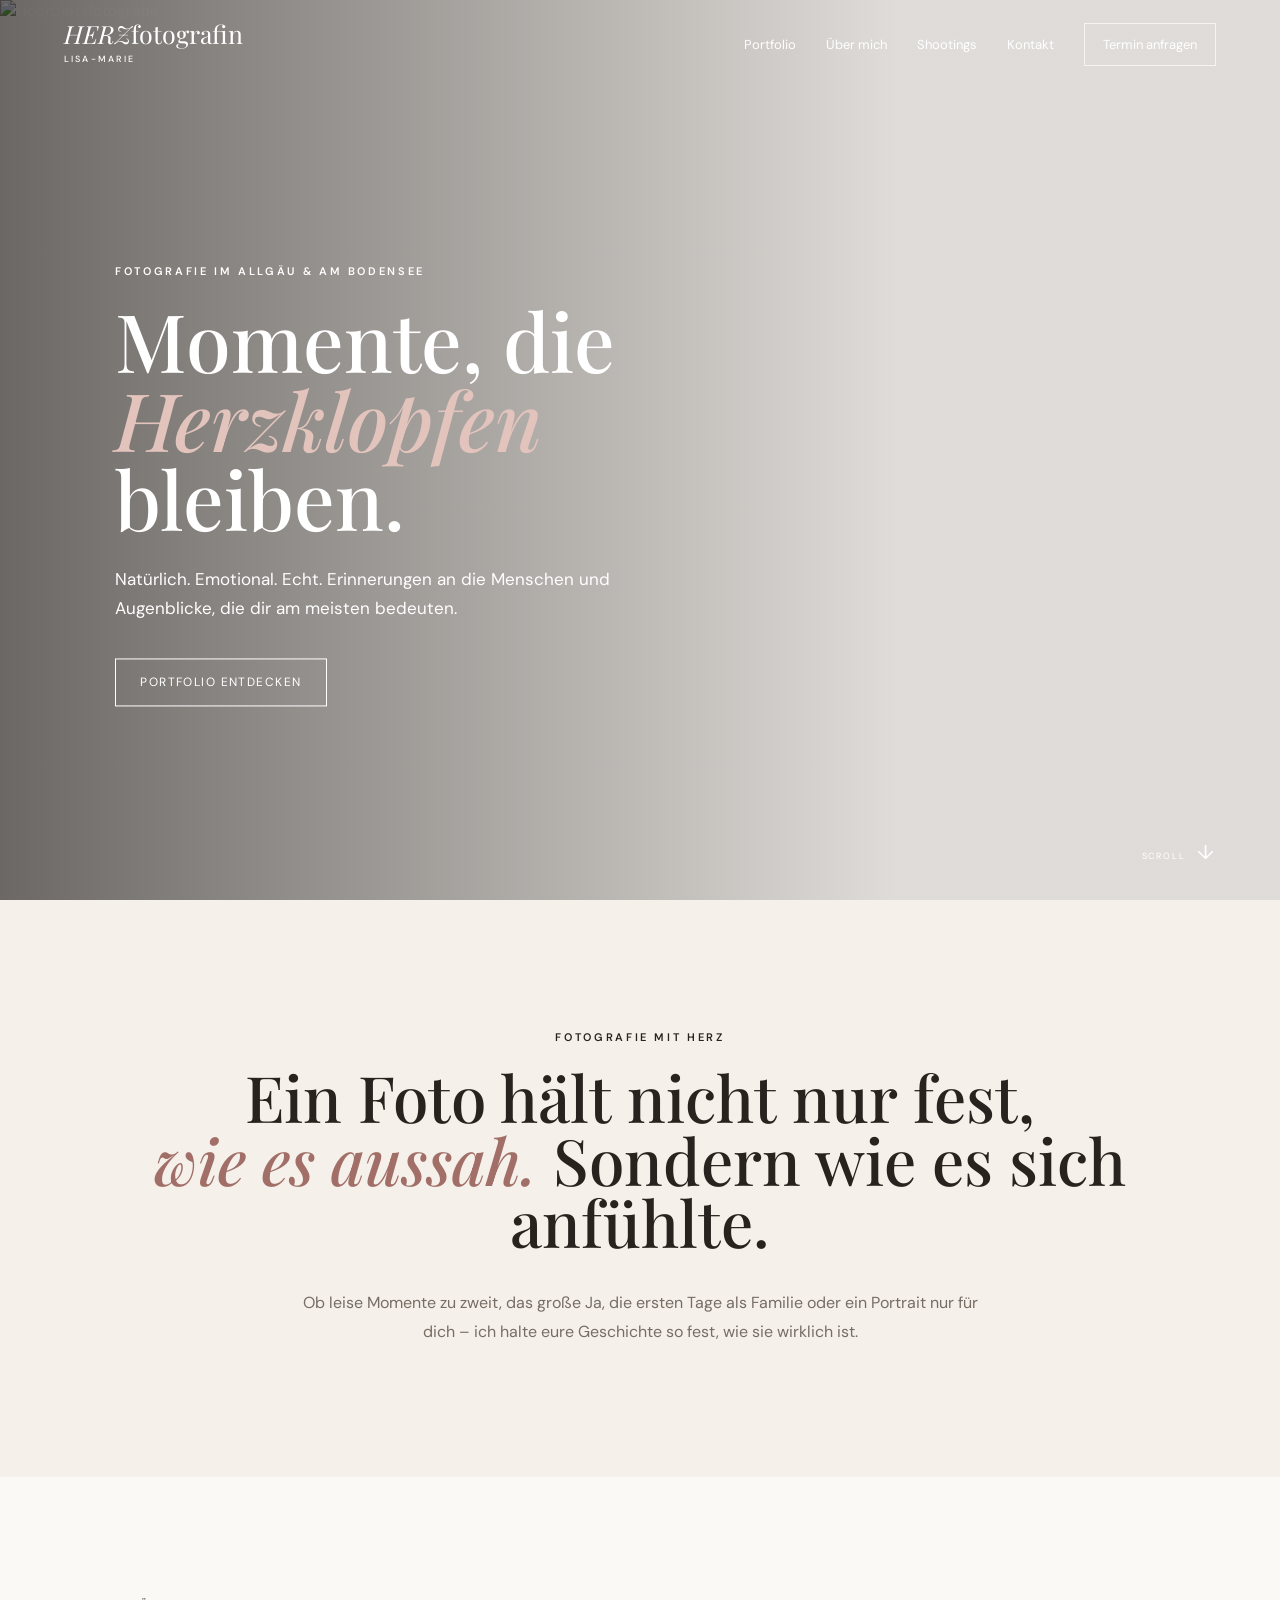
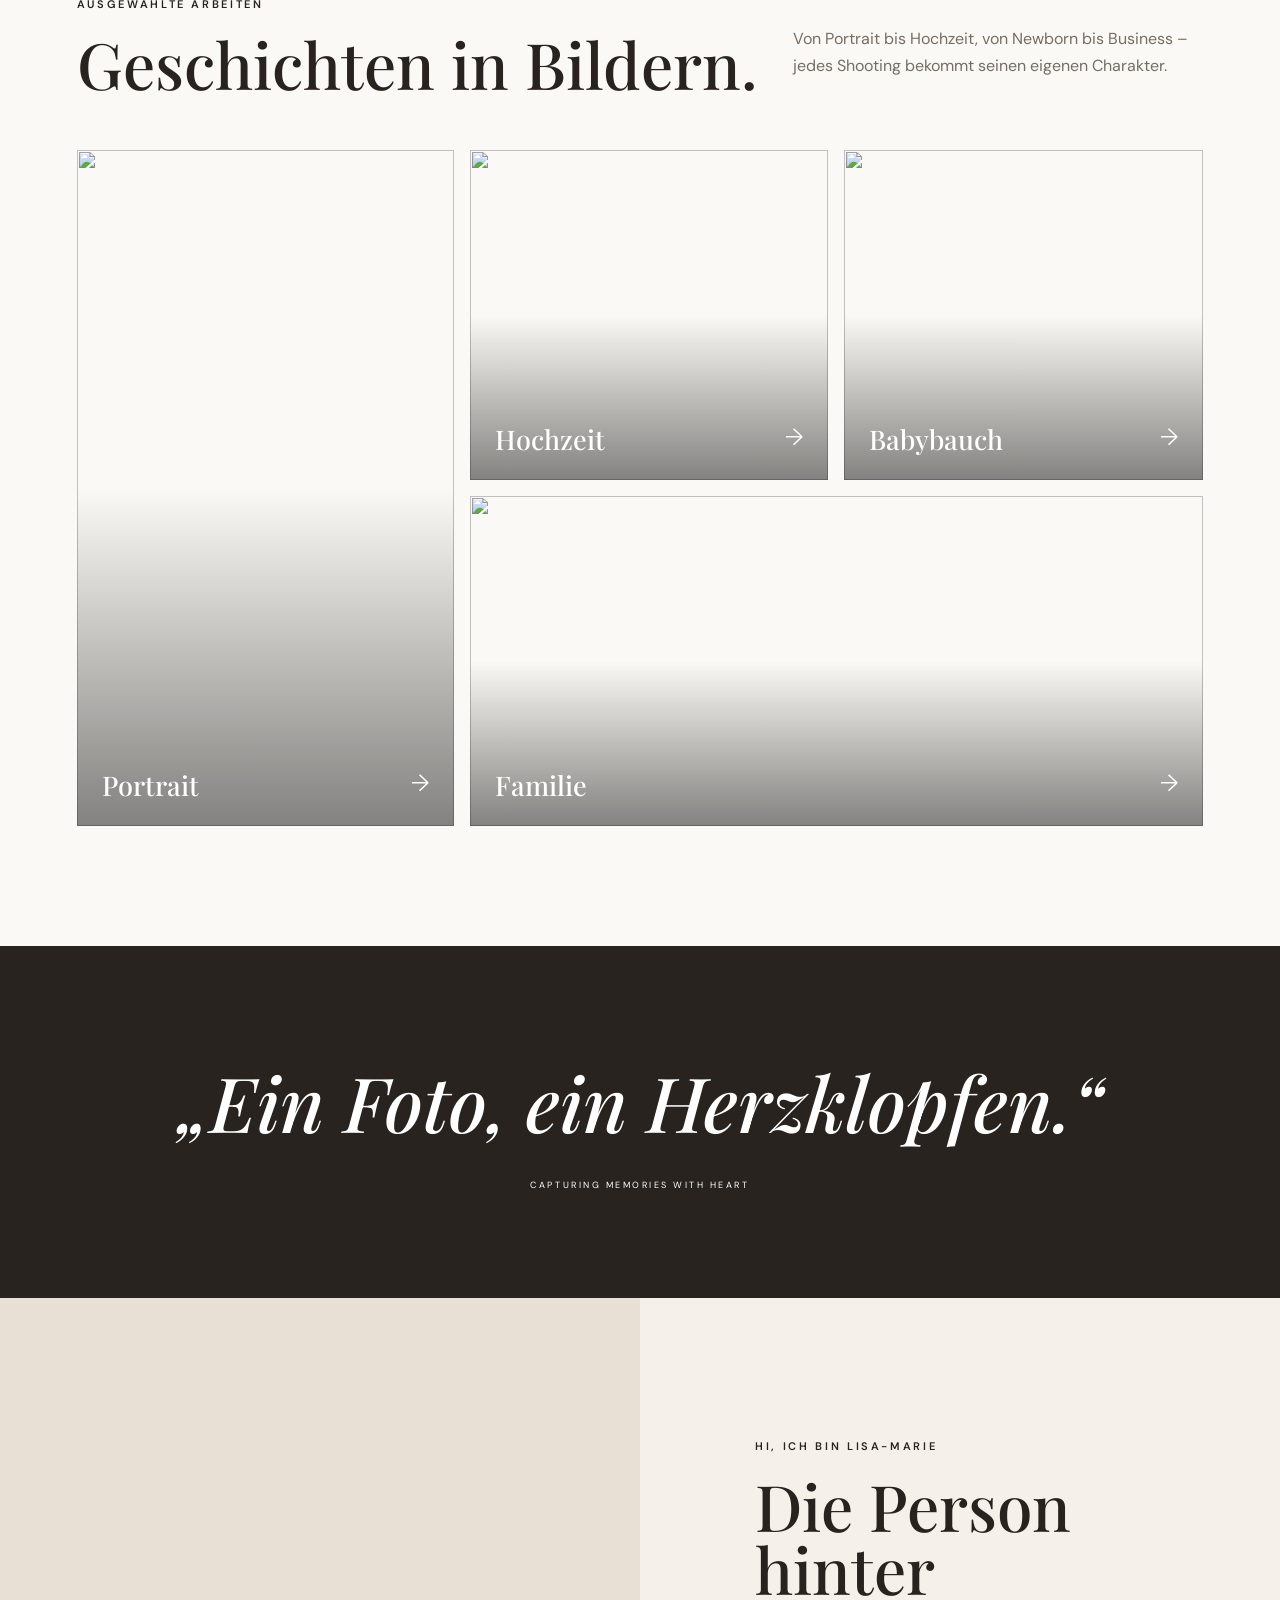
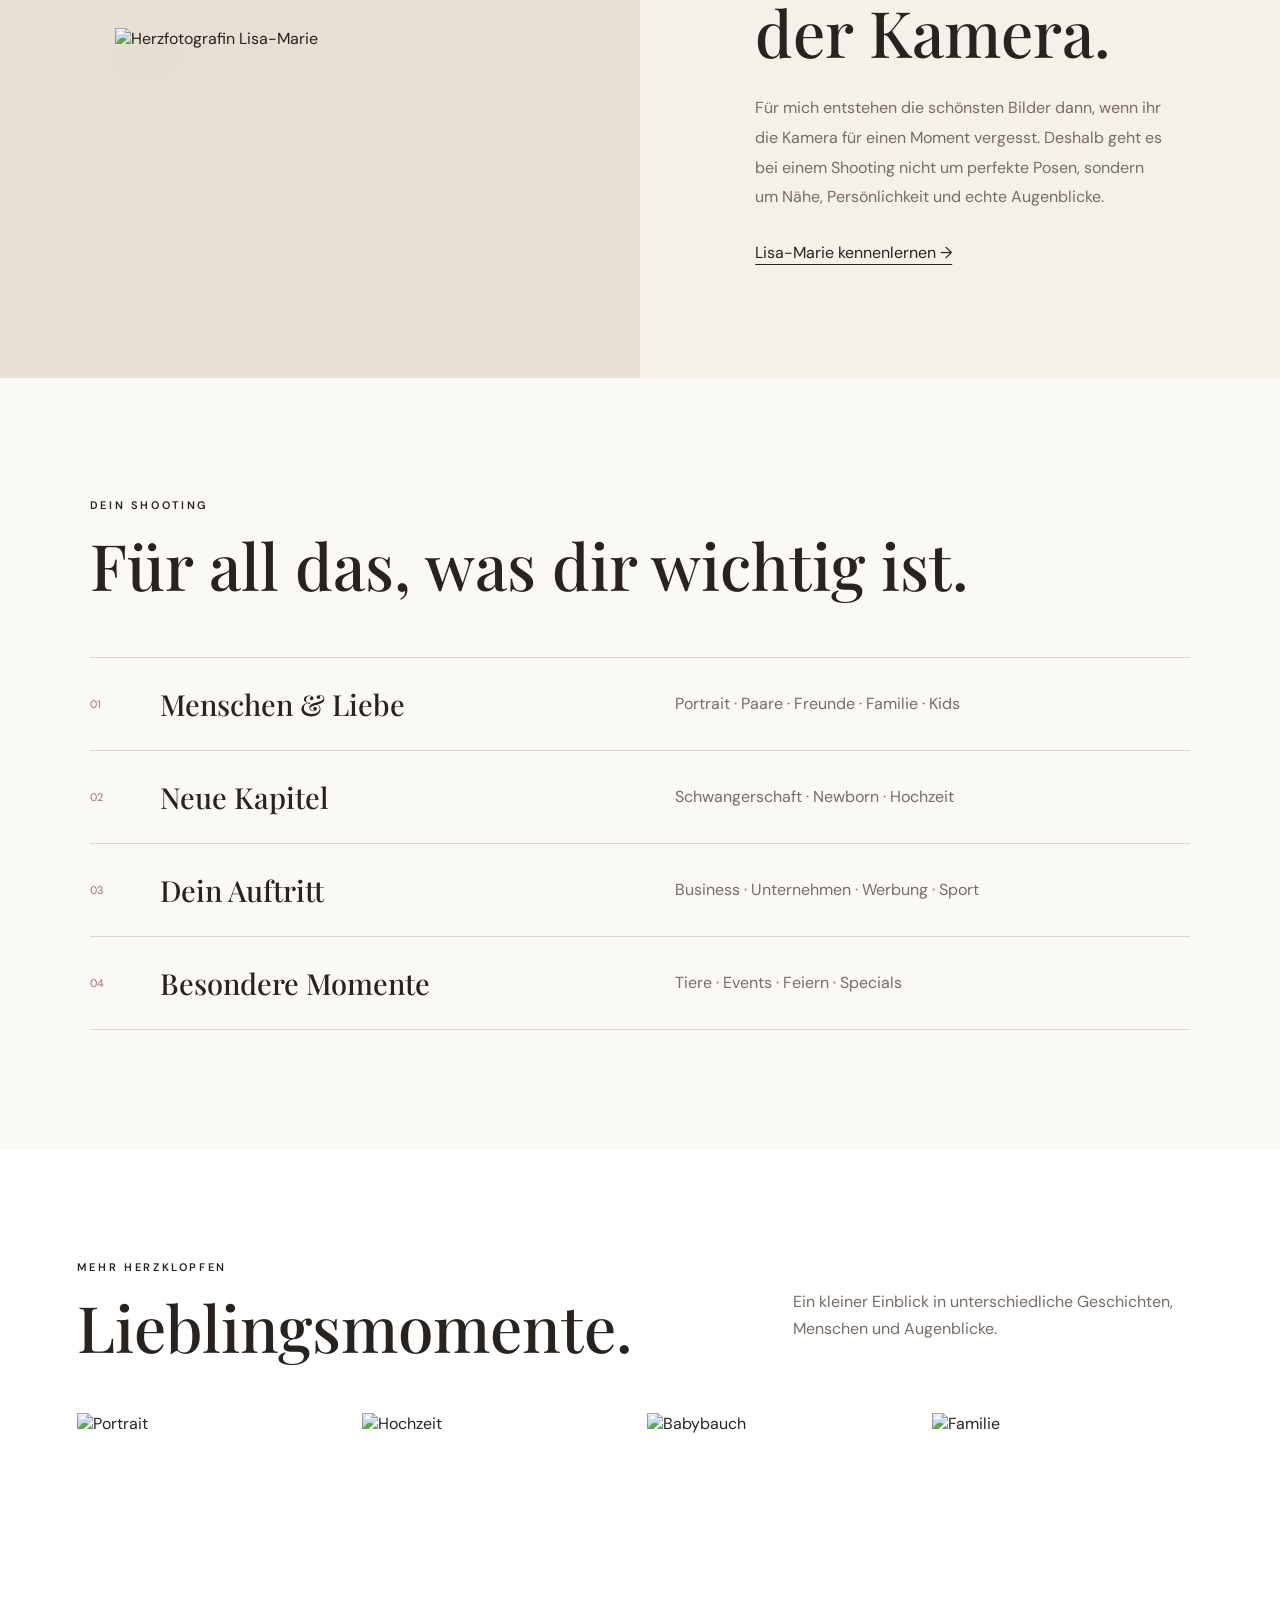
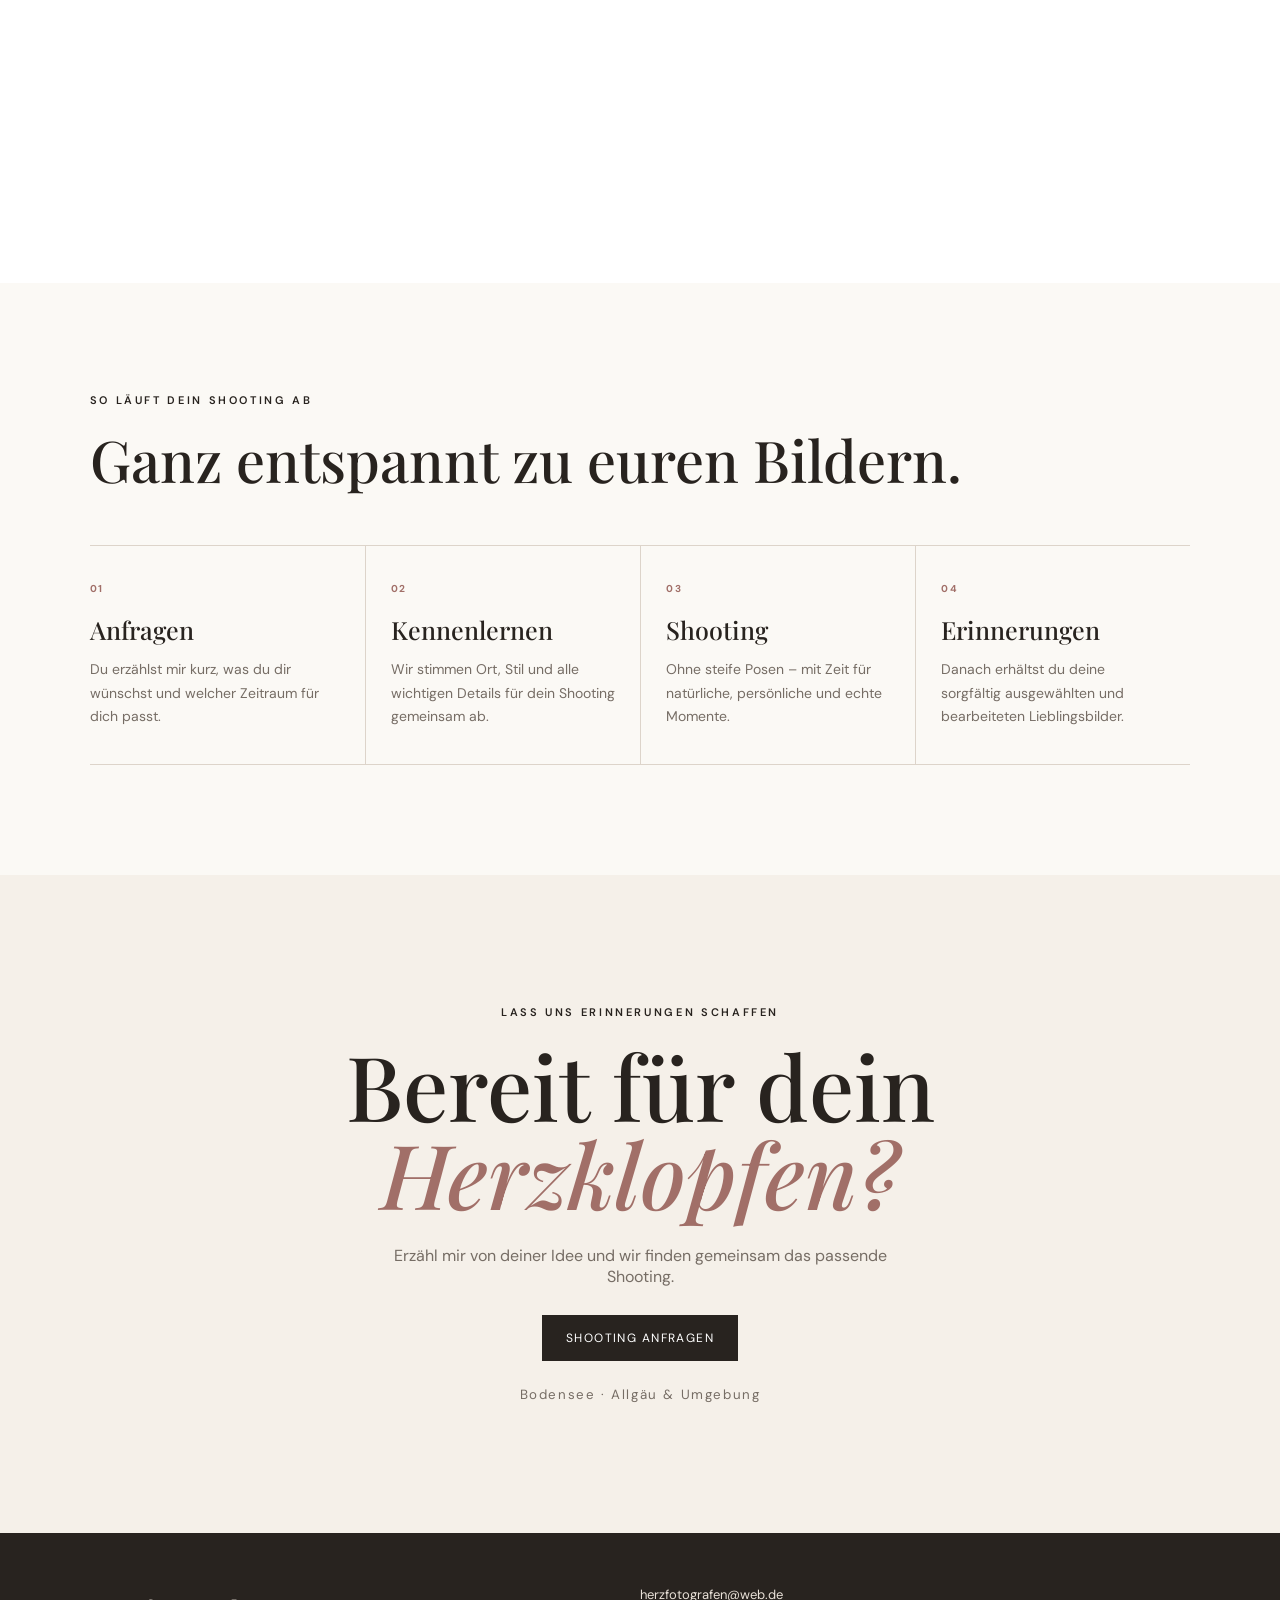
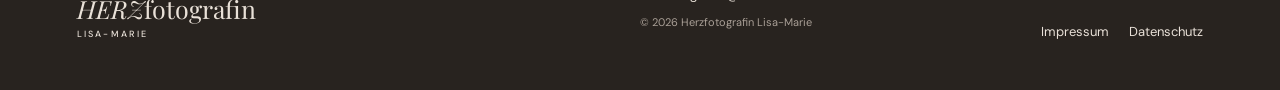
==== commit dea0dfaa: "Add files via upload" ====
--- a/index.html
+++ b/index.html
@@ -1,24 +1,18 @@
-<!doctype html><html lang="de"><head><meta charset="utf-8"><meta name="viewport" content="width=device-width,initial-scale=1"><title>Herzfotografin Lisa-Marie | Fotografie mit Herz</title><meta name="description" content="Emotionale Fotografie im Allgäu und am Bodensee – Portrait, Familie, Hochzeit, Newborn, Business, Sport und Events."><link rel="preconnect" href="https://fonts.googleapis.com"><link rel="preconnect" href="https://fonts.gstatic.com" crossorigin><link href="https://fonts.googleapis.com/css2?family=DM+Sans:wght@300;400;500;600&family=Italiana&display=swap" rel="stylesheet"><link rel="stylesheet" href="style.css"></head><body>
-<header><a class="brand" href="#home"><strong>HERZ</strong><span>fotografin</span><small>LISA-MARIE</small></a><button class="menu" aria-label="Menü öffnen">☰</button><nav><a href="#stories">Portfolio</a><a href="#shootings">Shootings</a><a href="#about">Über mich</a><a href="#contact">Kontakt</a><a class="nav-cta" href="mailto:herzfotografen@web.de?subject=Shooting-Anfrage">ANFRAGEN ↗</a></nav></header>
-<main id="home"><section class="hero"><img src="https://static.wixstatic.com/media/28b49a_d9db4f6de2b446a1940b1516d4a101c5~mv2_d_5375_3583_s_4_2.jpg" alt="Herzfotografie im Allgäu"><div class="shade"></div><div class="hero-copy reveal"><span class="kicker">ALLGÄU · BODENSEE · & ÜBERALL, WO IHR SEID</span><h1>Eure Geschichte.<br><i>Echt</i> festgehalten.</h1><p>Fotografie für Menschen, die nicht perfekt posieren wollen – sondern sich später daran erinnern möchten, wie es sich wirklich angefühlt hat.</p><a class="round-link" href="#stories">PORTFOLIO <b>↓</b></a></div><div class="hero-note">FOTOGRAFIE<br>MIT HERZ</div></section>
-<section class="manifesto reveal"><span class="number">01</span><p class="kicker">MEINE ART ZU FOTOGRAFIEREN</p><h2>Zwischen all den großen Momenten<br>liegen die <i>echten.</i></h2><div class="manifesto-copy"><p>Ein Blick. Eine Berührung. Dieses eine Lachen, das man nicht planen kann. Genau dort entstehen meine liebsten Bilder.</p><p>Unaufgeregt, nah und persönlich. Für Erinnerungen, die nicht nur schön aussehen, sondern sich nach euch anfühlen.</p></div></section>
-<section id="stories" class="stories"><div class="story-title reveal"><span class="number">02</span><p class="kicker">SELECTED STORIES</p><h2>Menschen.<br>Liebe. <i>Leben.</i></h2></div><div class="editorial-grid">
-<figure class="shot shot-a reveal"><img loading="lazy" src="https://static.wixstatic.com/media/28b49a_63ac864cc0d0424bb9ef3db6d324a45c~mv2_d_3840_5760_s_4_2.jpg" alt="Portraitfotografie"><figcaption><span>01</span> PORTRAIT</figcaption></figure>
-<figure class="shot shot-b reveal"><img loading="lazy" src="https://static.wixstatic.com/media/28b49a_a8622e580a844b8f86d3128bccd0779f~mv2.jpg" alt="Emotionale Fotografie"><figcaption><span>02</span> PEOPLE</figcaption></figure>
-<div class="side-copy reveal"><p>Keine Geschichte gleicht der anderen.</p><a href="#shootings">ALLE SHOOTINGS ↘</a></div>
-<figure class="shot shot-c reveal"><img loading="lazy" src="https://static.wixstatic.com/media/28b49a_4e1032119ac142e0aea1698a7199f898~mv2.jpg" alt="Fotografie"><figcaption><span>03</span> MOMENTS</figcaption></figure>
-<figure class="shot shot-d reveal"><img loading="lazy" src="https://static.wixstatic.com/media/28b49a_24aaabb8848741c595a8d517dc10c4e8~mv2.jpg" alt="Fotoshooting"><figcaption><span>04</span> STORIES</figcaption></figure>
-<figure class="shot shot-e reveal"><img loading="lazy" src="https://static.wixstatic.com/media/28b49a_4259473b002b4585af8001fc1fd47d0c~mv2.jpg" alt="Herzfotografie"><figcaption><span>05</span> HEARTBEATS</figcaption></figure>
+<!doctype html><html lang="de"><head><meta charset="utf-8"><meta name="viewport" content="width=device-width,initial-scale=1"><title>Herzfotografin Lisa-Marie | Fotografie mit Herz</title><meta name="description" content="Emotionale Fotografie im Allgäu und am Bodensee – Portrait, Familie, Hochzeit, Newborn, Business und mehr."><link rel="preconnect" href="https://fonts.googleapis.com"><link rel="preconnect" href="https://fonts.gstatic.com" crossorigin><link href="https://fonts.googleapis.com/css2?family=DM+Sans:wght@300;400;500;600&family=Playfair+Display:ital,wght@0,500;1,500&display=swap" rel="stylesheet"><link rel="stylesheet" href="style.css"></head><body>
+<header><a class="brand" href="#home"><span>HERZ</span>fotografin <small>Lisa-Marie</small></a><button class="menu" aria-label="Menü">☰</button><nav><a href="#portfolio">Portfolio</a><a href="#about">Über mich</a><a href="#services">Shootings</a><a href="#contact">Kontakt</a><a class="nav-cta" href="mailto:herzfotografen@web.de">Termin anfragen</a></nav></header>
+<main id="home"><section class="hero"><img src="https://static.wixstatic.com/media/28b49a_d9db4f6de2b446a1940b1516d4a101c5~mv2_d_5375_3583_s_4_2.jpg" alt="Hochzeitsfotografie"><div class="shade"></div><div class="hero-copy"><p class="eyebrow">FOTOGRAFIE IM ALLGÄU & AM BODENSEE</p><h1>Momente, die<br><em>Herzklopfen</em> bleiben.</h1><p>Natürlich. Emotional. Echt. Erinnerungen an die Menschen und Augenblicke, die dir am meisten bedeuten.</p><a class="button light" href="#portfolio">Portfolio entdecken</a></div><div class="scroll">SCROLL <span>↓</span></div></section>
+<section class="intro"><p class="eyebrow">FOTOGRAFIE MIT HERZ</p><h2>Ein Foto hält nicht nur fest,<br><em>wie es aussah.</em> Sondern wie es sich anfühlte.</h2><p class="lead">Ob leise Momente zu zweit, das große Ja, die ersten Tage als Familie oder ein Portrait nur für dich – ich halte eure Geschichte so fest, wie sie wirklich ist.</p></section>
+<section id="portfolio" class="portfolio"><div class="section-head"><div><p class="eyebrow">AUSGEWÄHLTE ARBEITEN</p><h2>Geschichten in Bildern.</h2></div><p>Von Portrait bis Hochzeit, von Newborn bis Business – jedes Shooting bekommt seinen eigenen Charakter.</p></div><div class="grid">
+<a class="tile tall" href="#gallery"><img src="https://static.wixstatic.com/media/28b49a_63ac864cc0d0424bb9ef3db6d324a45c~mv2_d_3840_5760_s_4_2.jpg"><span>Portrait <b>→</b></span></a>
+<a class="tile" href="#gallery"><img src="https://static.wixstatic.com/media/28b49a_606ce61133984feebb9014eb233e8621~mv2.jpg"><span>Hochzeit <b>→</b></span></a>
+<a class="tile" href="#gallery"><img src="https://static.wixstatic.com/media/28b49a_5889040649934ca78431294efd712ecb~mv2_d_5760_3840_s_4_2.jpg"><span>Babybauch <b>→</b></span></a>
+<a class="tile wide" href="#gallery"><img src="https://static.wixstatic.com/media/28b49a_04c963455b0d42d59cbb00872a5d7256~mv2.jpg"><span>Familie <b>→</b></span></a>
 </div></section>
-<section class="statement"><p>„Ein Foto, ein Herzklopfen.“</p><span>CAPTURING MEMORIES WITH HEART · LISA-MARIE</span></section>
-<section id="shootings" class="services"><div class="services-intro reveal"><span class="number">03</span><p class="kicker">WAS DARF BLEIBEN?</p><h2>Deine Momente.<br><i>Dein Shooting.</i></h2><p>Vom Portrait bis zum Hochzeitstag, vom ersten Babybauch bis zum Business-Auftritt.</p></div><div class="service-list">
-<a href="#contact" class="service reveal"><span>01</span><h3>Portrait & People</h3><p>Portrait · Friends · Paare · Kids</p><b>↗</b></a>
-<a href="#contact" class="service reveal"><span>02</span><h3>Familie & Newborn</h3><p>Familie · Schwangerschaft · Baby</p><b>↗</b></a>
-<a href="#contact" class="service reveal"><span>03</span><h3>Wedding</h3><p>Standesamt · Hochzeit · Couple</p><b>↗</b></a>
-<a href="#contact" class="service reveal"><span>04</span><h3>Business & More</h3><p>Business · Werbung · Sport · Tiere · Events</p><b>↗</b></a>
-</div></section>
-<section id="about" class="about"><div class="about-text reveal"><span class="number">04</span><p class="kicker">DIE PERSON HINTER DER KAMERA</p><h2>Hi, ich bin<br><i>Lisa-Marie.</i></h2><p>Bei mir müsst ihr nicht wissen, wohin mit den Händen oder wie ihr „richtig“ in die Kamera schaut. Ich gebe euch Raum, anzukommen – und fange das ein, was dazwischen passiert.</p><p>Mir geht es um Bilder, die euch auch Jahre später noch zurück in genau diesen Moment bringen.</p><a href="#contact" class="underlink">LERNEN WIR UNS KENNEN ↗</a></div><div class="about-image reveal"><img src="https://static.wixstatic.com/media/28b49a_62835acac06c4c7b807bdef381e29573~mv2.png" alt="Herzfotografin Lisa-Marie"><span>THE HEART<br>BEHIND THE LENS</span></div></section>
-<section class="experience"><div class="experience-head reveal"><span class="number">05</span><p class="kicker">VON DER IDEE ZUR ERINNERUNG</p><h2>Einfach ankommen.<br>Den Rest machen <i>wir zusammen.</i></h2></div><div class="timeline"><div class="reveal"><b>01</b><h3>Hallo sagen</h3><p>Du erzählst mir von dir, deiner Idee und deinem Wunschtermin.</p></div><div class="reveal"><b>02</b><h3>Planen</h3><p>Wir finden gemeinsam den passenden Ort und Rahmen.</p></div><div class="reveal"><b>03</b><h3>Erleben</h3><p>Kein Posen-Marathon. Ihr dürft einfach ihr selbst sein.</p></div><div class="reveal"><b>04</b><h3>Erinnern</h3><p>Aus euren Momenten entstehen Bilder, die bleiben.</p></div></div></section>
-<section class="banner"><img loading="lazy" src="https://static.wixstatic.com/media/28b49a_769b0f120489443284cf92e9c711747f~mv2.jpg" alt="Fotografie mit Herz"><div><span>READY WHEN YOU ARE</span><h2>Was möchtest du<br><i>für immer behalten?</i></h2><a href="#contact">LASS UNS DARÜBER SPRECHEN ↗</a></div></section>
-<section id="contact" class="contact"><div class="contact-top"><p class="kicker">DEINE GESCHICHTE BEGINNT HIER</p><span>06</span></div><h2 class="reveal">Sag <i>Hallo.</i></h2><div class="contact-bottom reveal"><p>Erzähl mir, was du dir vorstellst. Ich freue mich darauf, von dir zu hören und gemeinsam etwas Persönliches daraus zu machen.</p><div><a class="mail" href="mailto:herzfotografen@web.de?subject=Shooting-Anfrage">herzfotografen@web.de ↗</a><small>ALLGÄU · BODENSEE & UMGEBUNG</small></div></div></section></main>
-<footer><a class="brand" href="#home"><strong>HERZ</strong><span>fotografin</span><small>LISA-MARIE</small></a><p>© 2026 Herzfotografin Lisa-Marie</p><div><a href="https://www.herzfotografen.com/kontakt/impressum">Impressum</a><a href="https://www.herzfotografen.com/kontakt/datenschutz">Datenschutz</a></div></footer><script src="script.js"></script></body></html>
+<section class="quote"><p>„Ein Foto, ein Herzklopfen.“</p><span>CAPTURING MEMORIES WITH HEART</span></section>
+<section id="about" class="about"><div class="about-photo"><img src="https://static.wixstatic.com/media/28b49a_62835acac06c4c7b807bdef381e29573~mv2.png" alt="Herzfotografin Lisa-Marie"></div><div class="about-copy"><p class="eyebrow">HI, ICH BIN LISA-MARIE</p><h2>Die Person hinter<br>der Kamera.</h2><p>Für mich entstehen die schönsten Bilder dann, wenn ihr die Kamera für einen Moment vergesst. Deshalb geht es bei einem Shooting nicht um perfekte Posen, sondern um Nähe, Persönlichkeit und echte Augenblicke.</p><a class="text-link" href="#contact">Lisa-Marie kennenlernen →</a></div></section>
+<section id="services" class="services"><p class="eyebrow">DEIN SHOOTING</p><h2>Für all das, was dir wichtig ist.</h2><div class="service-list"><div><span>01</span><h3>Menschen & Liebe</h3><p>Portrait · Paare · Freunde · Familie · Kids</p></div><div><span>02</span><h3>Neue Kapitel</h3><p>Schwangerschaft · Newborn · Hochzeit</p></div><div><span>03</span><h3>Dein Auftritt</h3><p>Business · Unternehmen · Werbung · Sport</p></div><div><span>04</span><h3>Besondere Momente</h3><p>Tiere · Events · Feiern · Specials</p></div></div></section>
+
+<section id="gallery" class="gallery"><div class="section-head"><div><p class="eyebrow">MEHR HERZKLOPFEN</p><h2>Lieblingsmomente.</h2></div><p>Ein kleiner Einblick in unterschiedliche Geschichten, Menschen und Augenblicke.</p></div><div class="gallery-grid"><img src="https://static.wixstatic.com/media/28b49a_63ac864cc0d0424bb9ef3db6d324a45c~mv2_d_3840_5760_s_4_2.jpg" alt="Portrait"><img src="https://static.wixstatic.com/media/28b49a_606ce61133984feebb9014eb233e8621~mv2.jpg" alt="Hochzeit"><img src="https://static.wixstatic.com/media/28b49a_5889040649934ca78431294efd712ecb~mv2_d_5760_3840_s_4_2.jpg" alt="Babybauch"><img src="https://static.wixstatic.com/media/28b49a_04c963455b0d42d59cbb00872a5d7256~mv2.jpg" alt="Familie"></div></section>
+<section class="process"><p class="eyebrow">SO LÄUFT DEIN SHOOTING AB</p><h2>Ganz entspannt zu euren Bildern.</h2><div class="process-grid"><div><b>01</b><h3>Anfragen</h3><p>Du erzählst mir kurz, was du dir wünschst und welcher Zeitraum für dich passt.</p></div><div><b>02</b><h3>Kennenlernen</h3><p>Wir stimmen Ort, Stil und alle wichtigen Details für dein Shooting gemeinsam ab.</p></div><div><b>03</b><h3>Shooting</h3><p>Ohne steife Posen – mit Zeit für natürliche, persönliche und echte Momente.</p></div><div><b>04</b><h3>Erinnerungen</h3><p>Danach erhältst du deine sorgfältig ausgewählten und bearbeiteten Lieblingsbilder.</p></div></div></section>
+<section id="contact" class="contact"><p class="eyebrow">LASS UNS ERINNERUNGEN SCHAFFEN</p><h2>Bereit für dein<br><em>Herzklopfen?</em></h2><p>Erzähl mir von deiner Idee und wir finden gemeinsam das passende Shooting.</p><a class="button dark" href="mailto:herzfotografen@web.de">Shooting anfragen</a><small>Bodensee · Allgäu & Umgebung</small></section></main>
+<footer><div class="brand"><span>HERZ</span>fotografin <small>Lisa-Marie</small></div><div><a href="mailto:herzfotografen@web.de">herzfotografen@web.de</a><p>© 2026 Herzfotografin Lisa-Marie</p></div><div><a href="https://www.herzfotografen.com/kontakt/impressum">Impressum</a><a href="https://www.herzfotografen.com/kontakt/datenschutz">Datenschutz</a></div></footer><script src="script.js"></script></body></html>
--- a/style.css
+++ b/style.css
@@ -1 +1,3 @@
-:root{--paper:#f4f0e9;--warm:#e8dfd3;--ink:#181715;--muted:#6c665f;--line:#cfc7bc;--red:#8d2e27}*{box-sizing:border-box}html{scroll-behavior:smooth}body{margin:0;background:var(--paper);color:var(--ink);font-family:'DM Sans',sans-serif;font-weight:300}img{display:block;width:100%}a{color:inherit;text-decoration:none}.kicker{font-size:9px;letter-spacing:.3em;font-weight:600}.number{font-family:'Italiana',serif;font-size:18px;color:var(--red)}header{position:fixed;z-index:50;top:0;left:0;right:0;height:76px;padding:0 4vw;display:flex;align-items:center;justify-content:space-between;background:rgba(244,240,233,.92);backdrop-filter:blur(12px);border-bottom:1px solid rgba(24,23,21,.12)}.brand{display:grid;grid-template-columns:auto auto;align-items:end;column-gap:4px;line-height:.8}.brand strong{font:400 20px 'Italiana';letter-spacing:.08em}.brand>span{font:300 15px 'DM Sans'}.brand small{grid-column:1/3;font-size:7px;letter-spacing:.35em;margin-top:8px}nav{display:flex;align-items:center;gap:30px;font-size:10px;letter-spacing:.15em;font-weight:500}nav a:not(.nav-cta):hover{opacity:.5}.nav-cta{padding:11px 15px;background:var(--ink);color:var(--paper)}.menu{display:none;border:0;background:none;font-size:22px}.hero{height:100svh;min-height:680px;position:relative;overflow:hidden;color:#fff}.hero>img{height:100%;object-fit:cover;object-position:center 38%;filter:saturate(.8)}.shade{position:absolute;inset:0;background:linear-gradient(90deg,rgba(10,9,8,.63),rgba(10,9,8,.08) 65%),linear-gradient(0deg,rgba(10,9,8,.25),transparent 50%)}.hero-copy{position:absolute;left:7vw;top:51%;transform:translateY(-45%);max-width:900px}.hero h1,.manifesto h2,.story-title h2,.services h2,.about h2,.experience h2,.banner h2,.contact h2{font-family:'Italiana',serif;font-weight:400;letter-spacing:-.03em}.hero h1{font-size:clamp(64px,8vw,126px);line-height:.83;margin:25px 0 30px}.hero h1 i,.manifesto h2 i,.story-title h2 i,.services h2 i,.about h2 i,.experience h2 i,.banner h2 i,.contact h2 i{font-weight:400}.hero-copy>p{max-width:510px;line-height:1.8;font-size:14px}.round-link{width:112px;height:112px;border:1px solid rgba(255,255,255,.7);border-radius:50%;display:flex;flex-direction:column;align-items:center;justify-content:center;gap:10px;margin-top:35px;font-size:9px;letter-spacing:.18em;transition:.3s}.round-link:hover{background:#fff;color:#111}.round-link b{font-size:17px}.hero-note{position:absolute;right:4vw;bottom:45px;font:400 12px/1.5 'Italiana';letter-spacing:.15em;text-align:right}.manifesto{padding:150px 8vw 160px;position:relative}.manifesto>.number{position:absolute;left:4vw;top:155px}.manifesto .kicker{margin-left:16vw}.manifesto h2{font-size:clamp(50px,6.4vw,92px);line-height:.98;margin:35px 0 55px 16vw}.manifesto-copy{margin-left:43vw;display:grid;grid-template-columns:1fr 1fr;gap:50px;max-width:720px}.manifesto-copy p{font-size:13px;line-height:1.9;color:var(--muted)}.stories{background:#171614;color:var(--paper);padding:130px 5vw}.story-title{display:grid;grid-template-columns:80px 1fr;max-width:1100px;margin-bottom:90px}.story-title .kicker{grid-column:2}.story-title h2{grid-column:2;font-size:clamp(62px,8vw,112px);line-height:.84;margin:25px 0 0}.editorial-grid{display:grid;grid-template-columns:1.1fr .7fr .9fr;grid-template-rows:540px 260px 570px;gap:22px}.shot{margin:0;position:relative;overflow:hidden}.shot img{height:100%;object-fit:cover;filter:saturate(.78);transition:transform 1s ease}.shot:hover img{transform:scale(1.025)}.shot figcaption{position:absolute;bottom:18px;left:18px;font-size:9px;letter-spacing:.2em;text-shadow:0 2px 12px #000}.shot figcaption span{margin-right:12px;opacity:.6}.shot-a{grid-row:1/span 2}.shot-b{grid-column:2/4}.shot-c{grid-column:1/2}.shot-d{grid-column:2/3}.shot-e{grid-column:3/4}.side-copy{grid-column:2/4;display:flex;align-items:flex-end;justify-content:space-between;border-top:1px solid #4b4843;padding:25px 5px}.side-copy p{font:400 28px 'Italiana';max-width:300px;margin:0}.side-copy a{font-size:9px;letter-spacing:.2em}.statement{text-align:center;background:var(--red);color:#fff;padding:95px 5vw}.statement p{font:400 clamp(42px,6vw,80px) 'Italiana';margin:0 0 18px}.statement span{font-size:8px;letter-spacing:.35em}.services{padding:150px 6vw;display:grid;grid-template-columns:.85fr 1.4fr;gap:10vw}.services-intro h2{font-size:clamp(54px,6vw,86px);line-height:.9;margin:25px 0 35px}.services-intro>p:last-child{color:var(--muted);line-height:1.9;max-width:390px;font-size:13px}.service{display:grid;grid-template-columns:45px 1fr 1fr 35px;align-items:center;padding:30px 0;border-top:1px solid var(--line);transition:.3s}.service:last-child{border-bottom:1px solid var(--line)}.service:hover{padding-left:14px;padding-right:14px;background:var(--warm)}.service>span{font:400 15px 'Italiana';color:var(--red)}.service h3{font:400 30px 'Italiana';margin:0}.service p{font-size:11px;color:var(--muted);letter-spacing:.04em}.service b{text-align:right;font-size:17px;font-weight:300}.about{display:grid;grid-template-columns:.9fr 1.1fr;min-height:850px;background:var(--warm)}.about-text{padding:10vw 7vw;align-self:center}.about-text h2{font-size:clamp(64px,7vw,100px);line-height:.85;margin:30px 0 45px}.about-text>p:not(.kicker){max-width:500px;font-size:13px;line-height:1.95;color:#5c5751}.underlink{display:inline-block;margin-top:25px;padding-bottom:7px;border-bottom:1px solid;font-size:9px;letter-spacing:.2em}.about-image{position:relative;overflow:hidden}.about-image img{height:100%;object-fit:cover;filter:saturate(.75)}.about-image>span{position:absolute;right:30px;bottom:30px;color:#fff;text-align:right;font:400 16px/1.3 'Italiana';letter-spacing:.12em}.experience{padding:145px 7vw}.experience-head{max-width:850px}.experience-head h2{font-size:clamp(55px,6.5vw,92px);line-height:.92;margin:30px 0 80px}.timeline{display:grid;grid-template-columns:repeat(4,1fr);border-top:1px solid var(--line)}.timeline>div{padding:35px 35px 20px 0;border-right:1px solid var(--line);min-height:230px}.timeline>div:not(:first-child){padding-left:35px}.timeline>div:last-child{border-right:0}.timeline b{font:400 17px 'Italiana';color:var(--red)}.timeline h3{font:400 27px 'Italiana';margin:42px 0 12px}.timeline p{font-size:12px;line-height:1.8;color:var(--muted)}.banner{height:82vh;min-height:650px;position:relative;color:#fff}.banner>img{height:100%;object-fit:cover;filter:saturate(.7)}.banner:after{content:"";position:absolute;inset:0;background:rgba(10,9,8,.38)}.banner>div{position:absolute;z-index:2;left:7vw;bottom:10vh}.banner span{font-size:9px;letter-spacing:.3em}.banner h2{font-size:clamp(58px,7vw,105px);line-height:.88;margin:25px 0 35px}.banner a{font-size:9px;letter-spacing:.22em;border-bottom:1px solid;padding-bottom:8px}.contact{padding:130px 6vw 100px;background:#171614;color:var(--paper)}.contact-top{display:flex;justify-content:space-between}.contact-top span{font:400 18px 'Italiana';color:#9c958c}.contact h2{font-size:clamp(120px,20vw,300px);line-height:.75;margin:80px 0 110px;text-align:center}.contact-bottom{border-top:1px solid #4b4843;padding-top:35px;display:grid;grid-template-columns:1fr 1fr;gap:12vw}.contact-bottom>p{max-width:430px;color:#aaa39a;line-height:1.8;font-size:13px}.contact-bottom>div{display:flex;flex-direction:column;align-items:flex-start;gap:20px}.mail{font:400 clamp(24px,3vw,42px) 'Italiana';border-bottom:1px solid #817b74;padding-bottom:8px}.contact small{font-size:8px;letter-spacing:.25em;color:#aaa39a}footer{background:#171614;color:#aaa39a;border-top:1px solid #35322f;padding:45px 5vw;display:grid;grid-template-columns:1fr 1fr auto;align-items:end;font-size:9px;letter-spacing:.1em}footer .brand{color:var(--paper)}footer>div{display:flex;gap:25px}.reveal{opacity:0;transform:translateY(25px);transition:opacity .85s ease,transform .85s ease}.reveal.visible{opacity:1;transform:none}@media(max-width:900px){header{height:68px}.menu{display:block}nav{display:none;position:absolute;top:68px;left:0;right:0;background:var(--paper);padding:28px 5vw;flex-direction:column;align-items:flex-start}nav.open{display:flex}.hero-copy{left:6vw;right:6vw}.manifesto{padding:110px 7vw}.manifesto>.number{position:static}.manifesto .kicker,.manifesto h2{margin-left:0}.manifesto-copy{margin-left:20vw}.editorial-grid{grid-template-columns:1fr 1fr;grid-template-rows:520px 360px 230px 430px}.shot-a{grid-row:1}.shot-b{grid-column:2;grid-row:1}.side-copy{grid-column:1/3;grid-row:3}.shot-c{grid-column:1;grid-row:2}.shot-d{grid-column:2;grid-row:2}.shot-e{grid-column:1/3;grid-row:4}.services{grid-template-columns:1fr;gap:70px}.about{grid-template-columns:1fr}.about-text{padding:100px 8vw}.about-image{height:700px}.timeline{grid-template-columns:1fr 1fr}.timeline>div:nth-child(2){border-right:0}.timeline>div:nth-child(-n+2){border-bottom:1px solid var(--line)}footer{grid-template-columns:1fr 1fr}}@media(max-width:560px){.hero{min-height:720px}.hero h1{font-size:clamp(55px,17vw,80px)}.hero-note{display:none}.round-link{width:95px;height:95px}.manifesto{padding:90px 6vw}.manifesto h2{font-size:48px}.manifesto-copy{margin:40px 0 0;grid-template-columns:1fr;gap:5px}.stories{padding:90px 5vw}.story-title{grid-template-columns:40px 1fr;margin-bottom:55px}.story-title h2{font-size:60px}.editorial-grid{display:flex;flex-direction:column;gap:14px}.shot{height:440px}.shot-b,.shot-c,.shot-d{height:330px}.side-copy{order:3;min-height:150px}.statement{padding:70px 6vw}.services{padding:90px 6vw}.service{grid-template-columns:35px 1fr 25px}.service p{display:none}.service h3{font-size:25px}.about-text{padding:90px 7vw}.about-text h2{font-size:65px}.about-image{height:500px}.experience{padding:90px 6vw}.experience-head h2{font-size:52px;margin-bottom:50px}.timeline{grid-template-columns:1fr}.timeline>div,.timeline>div:not(:first-child){border-right:0;border-bottom:1px solid var(--line);padding:28px 0;min-height:0}.timeline h3{margin:20px 0 8px}.banner{height:72vh;min-height:560px}.banner>div{left:6vw;right:6vw}.banner h2{font-size:57px}.contact{padding:90px 6vw}.contact h2{font-size:29vw;margin:70px 0}.contact-bottom{grid-template-columns:1fr;gap:45px}.mail{font-size:22px}footer{grid-template-columns:1fr;gap:25px;align-items:start}}
+:root{--cream:#f5f0e9;--paper:#fbf9f5;--ink:#28231f;--muted:#766d65;--rose:#a16f68;--line:#ddd4ca}*{box-sizing:border-box}html{scroll-behavior:smooth}body{margin:0;background:var(--paper);color:var(--ink);font-family:'DM Sans',sans-serif}header{height:88px;padding:0 5vw;display:flex;align-items:center;justify-content:space-between;position:absolute;z-index:5;width:100%;color:#fff}.brand{font-family:'Playfair Display',serif;font-size:25px;text-decoration:none;color:inherit;line-height:.8}.brand span{font-style:italic}.brand small{font:500 9px 'DM Sans';letter-spacing:.24em;display:block;margin-top:9px;text-transform:uppercase}nav{display:flex;gap:30px;align-items:center}nav a,footer a{color:inherit;text-decoration:none;font-size:13px}.nav-cta{border:1px solid rgba(255,255,255,.7);padding:12px 18px}.menu{display:none;background:none;border:0;color:inherit;font-size:25px}.hero{height:100vh;min-height:680px;position:relative;color:white;overflow:hidden}.hero>img{width:100%;height:100%;object-fit:cover}.shade{position:absolute;inset:0;background:linear-gradient(90deg,rgba(20,14,11,.62),rgba(20,14,11,.12) 70%)}.hero-copy{position:absolute;left:9vw;top:50%;transform:translateY(-42%);max-width:720px}.eyebrow{font-size:11px;font-weight:600;letter-spacing:.24em;margin:0 0 22px}.hero h1,.intro h2,.section-head h2,.about h2,.services h2,.contact h2{font:500 clamp(45px,6.3vw,92px)/.98 'Playfair Display',serif;margin:0}.hero h1 em,.intro h2 em,.contact h2 em{font-weight:500;color:#e3c4bd}.hero-copy>p:not(.eyebrow){font-size:17px;line-height:1.7;max-width:560px;margin:28px 0 35px}.button{display:inline-block;padding:15px 24px;text-decoration:none;font-size:12px;letter-spacing:.12em;text-transform:uppercase}.light{color:#fff;border:1px solid #fff}.dark{color:#fff;background:var(--ink)}.scroll{position:absolute;right:5vw;bottom:35px;font-size:9px;letter-spacing:.2em}.scroll span{font-size:20px;margin-left:8px}.intro{text-align:center;padding:130px 8vw;background:var(--cream)}.intro h2{font-size:clamp(38px,5vw,70px);max-width:1000px;margin:auto}.intro h2 em{color:var(--rose)}.lead{max-width:690px;margin:35px auto 0;line-height:1.8;color:var(--muted)}.portfolio{padding:120px 6vw}.section-head{display:flex;justify-content:space-between;align-items:end;margin-bottom:55px}.section-head h2{font-size:clamp(40px,5vw,68px)}.section-head>p{max-width:410px;color:var(--muted);line-height:1.7}.grid{display:grid;grid-template-columns:1.05fr 1fr 1fr;grid-auto-rows:330px;gap:16px}.tile{position:relative;overflow:hidden;color:#fff}.tile.tall{grid-row:span 2}.tile.wide{grid-column:span 2}.tile img{width:100%;height:100%;object-fit:cover;transition:.7s}.tile:after{content:'';position:absolute;inset:0;background:linear-gradient(0deg,rgba(0,0,0,.48),transparent 50%)}.tile:hover img{transform:scale(1.035)}.tile span{position:absolute;z-index:2;left:25px;bottom:23px;font:500 27px 'Playfair Display';width:calc(100% - 50px);display:flex;justify-content:space-between}.tile b{font:300 24px 'DM Sans'}.quote{background:var(--ink);color:#fff;text-align:center;padding:105px 20px}.quote p{font:italic 500 clamp(42px,6vw,76px) 'Playfair Display';margin:0 0 20px}.quote span{font-size:9px;letter-spacing:.28em}.about{display:grid;grid-template-columns:1fr 1fr;min-height:650px;background:var(--cream)}.about-photo{display:flex;align-items:center;justify-content:center;background:#e8dfd5;padding:10%}.about-photo img{max-width:420px;width:80%;filter:drop-shadow(0 20px 30px rgba(0,0,0,.12))}.about-copy{padding:11vw 9vw 9vw;display:flex;flex-direction:column;justify-content:center}.about h2{font-size:clamp(42px,5vw,68px)}.about-copy>p:not(.eyebrow){line-height:1.85;color:var(--muted);margin:30px 0}.text-link{color:var(--ink);text-underline-offset:6px}.services{padding:120px 7vw}.services>h2{font-size:clamp(42px,5vw,68px);margin-bottom:60px}.service-list{border-top:1px solid var(--line)}.service-list>div{display:grid;grid-template-columns:70px 1fr 1fr;align-items:center;padding:27px 0;border-bottom:1px solid var(--line)}.service-list span{font-size:11px;color:var(--rose)}.service-list h3{font:500 29px 'Playfair Display';margin:0}.service-list p{color:var(--muted);margin:0}.contact{text-align:center;background:var(--cream);padding:130px 20px}.contact h2{font-size:clamp(50px,7vw,95px)}.contact h2 em{color:var(--rose)}.contact>p:not(.eyebrow){color:var(--muted);margin:28px auto;max-width:500px}.contact small{display:block;margin-top:25px;letter-spacing:.12em;color:var(--muted)}footer{padding:50px 6vw;background:var(--ink);color:#e9e1d8;display:grid;grid-template-columns:2fr 1fr 1fr;gap:30px;align-items:end}footer p{font-size:11px;color:#a99f96}footer>div:last-child{display:flex;gap:20px;justify-content:flex-end}@media(max-width:800px){header{height:75px}.menu{display:block}nav{display:none;position:absolute;top:75px;left:0;right:0;background:var(--ink);padding:25px 6vw;flex-direction:column;align-items:flex-start}nav.open{display:flex}.hero-copy{left:7vw;right:7vw}.section-head{display:block}.section-head>p{margin-top:25px}.grid{grid-template-columns:1fr;grid-auto-rows:420px}.tile.tall,.tile.wide{grid-row:auto;grid-column:auto}.about{grid-template-columns:1fr}.about-photo{min-height:430px}.about-copy{padding:90px 8vw}.service-list>div{grid-template-columns:40px 1fr}.service-list p{grid-column:2;margin-top:10px}.intro,.portfolio,.services,.contact{padding-top:90px;padding-bottom:90px}footer{grid-template-columns:1fr}footer>div:last-child{justify-content:flex-start}}
+
+.gallery{padding:110px 6vw;background:#fff}.gallery-grid{display:grid;grid-template-columns:repeat(4,1fr);gap:14px}.gallery-grid img{width:100%;height:360px;object-fit:cover}.process{padding:110px 7vw;background:var(--paper)}.process>h2{font:500 clamp(38px,4.5vw,62px)/1.05 'Playfair Display',serif;margin:0 0 55px}.process-grid{display:grid;grid-template-columns:repeat(4,1fr);border-top:1px solid var(--line);border-bottom:1px solid var(--line)}.process-grid>div{padding:30px 25px 35px 0}.process-grid>div+div{padding-left:25px;border-left:1px solid var(--line)}.process-grid b{font-size:10px;letter-spacing:.15em;color:var(--rose)}.process-grid h3{font:500 25px 'Playfair Display';margin:16px 0 12px}.process-grid p{font-size:14px;line-height:1.7;color:var(--muted);margin:0}@media(max-width:800px){.gallery,.process{padding:80px 6vw}.gallery-grid{grid-template-columns:1fr 1fr}.gallery-grid img{height:280px}.process-grid{grid-template-columns:1fr 1fr}.process-grid>div{padding:25px 18px 25px 0}.process-grid>div+div{padding-left:18px}.process-grid>div:nth-child(3){border-left:0;border-top:1px solid var(--line)}.process-grid>div:nth-child(4){border-top:1px solid var(--line)}}@media(max-width:520px){.gallery-grid{grid-template-columns:1fr}.gallery-grid img{height:330px}.process-grid{grid-template-columns:1fr}.process-grid>div,.process-grid>div+div{padding:24px 0;border-left:0;border-top:1px solid var(--line)}.process-grid>div:first-child{border-top:0}}
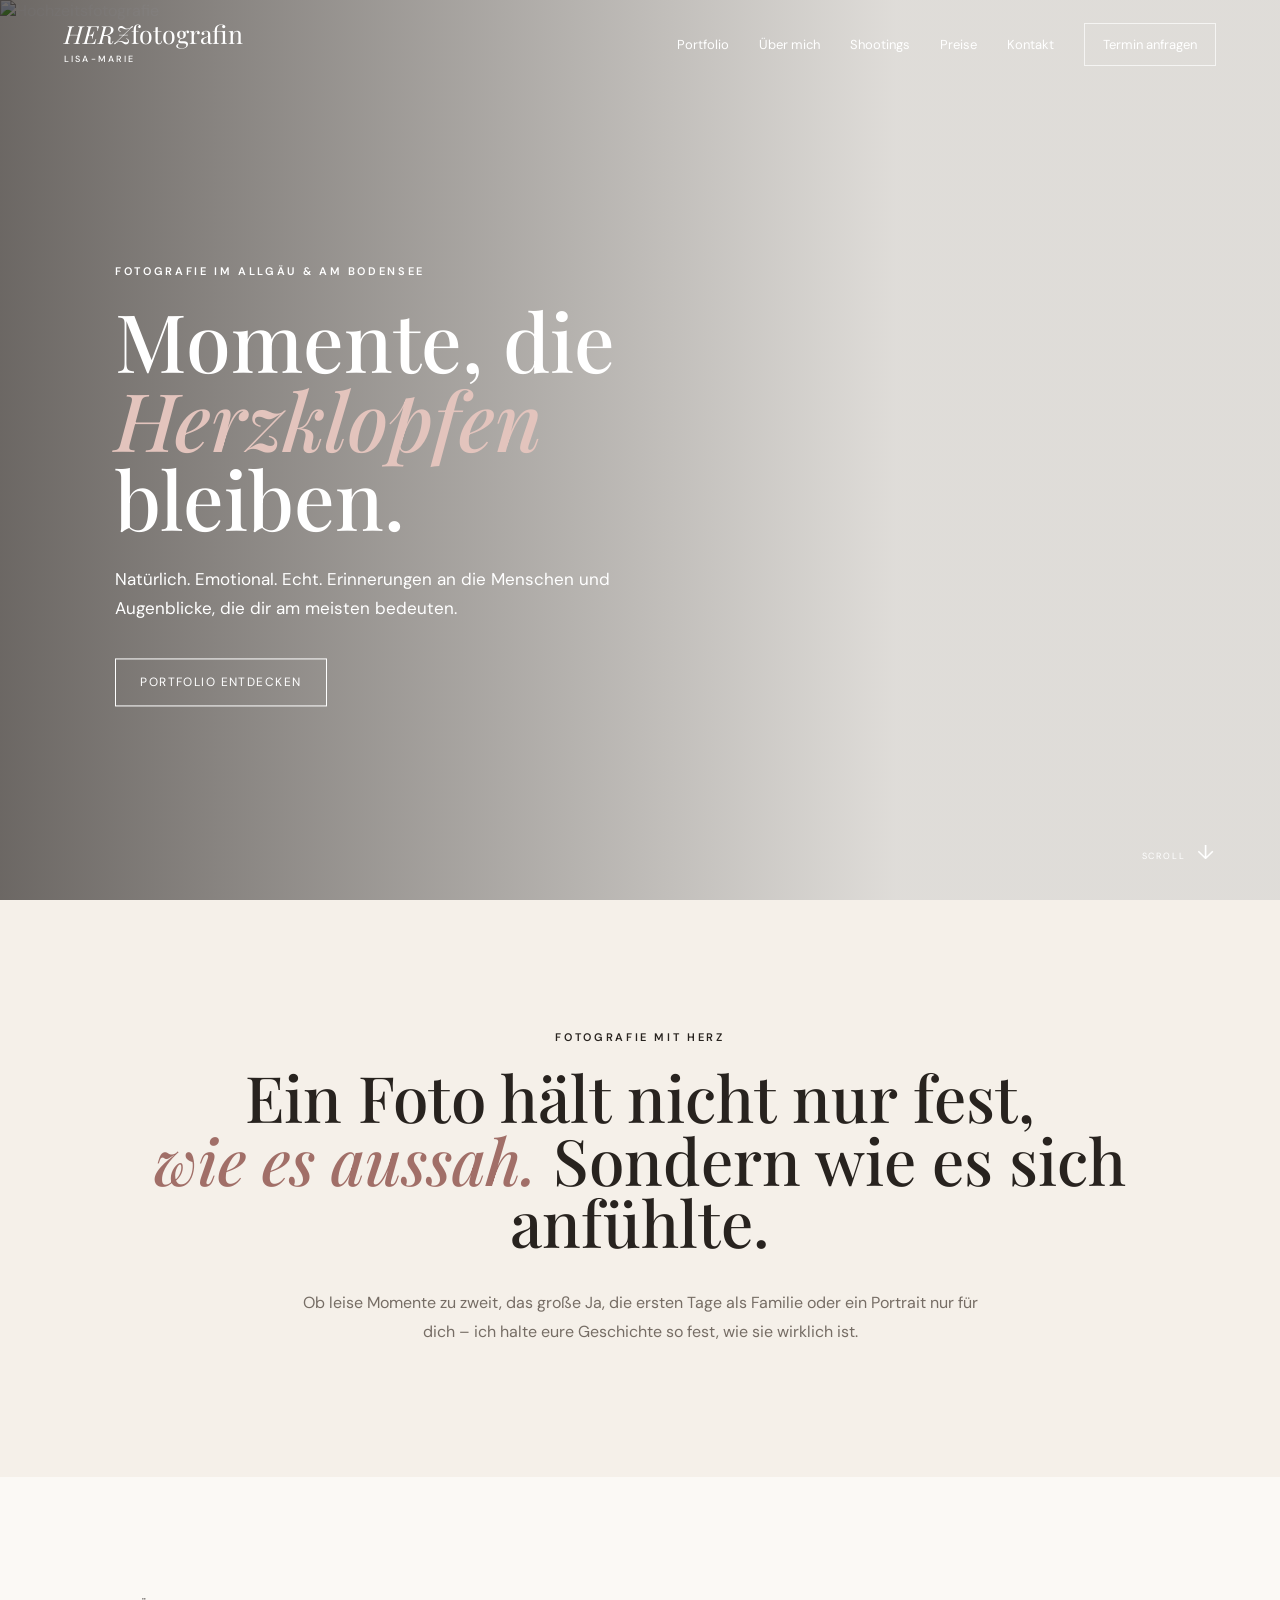
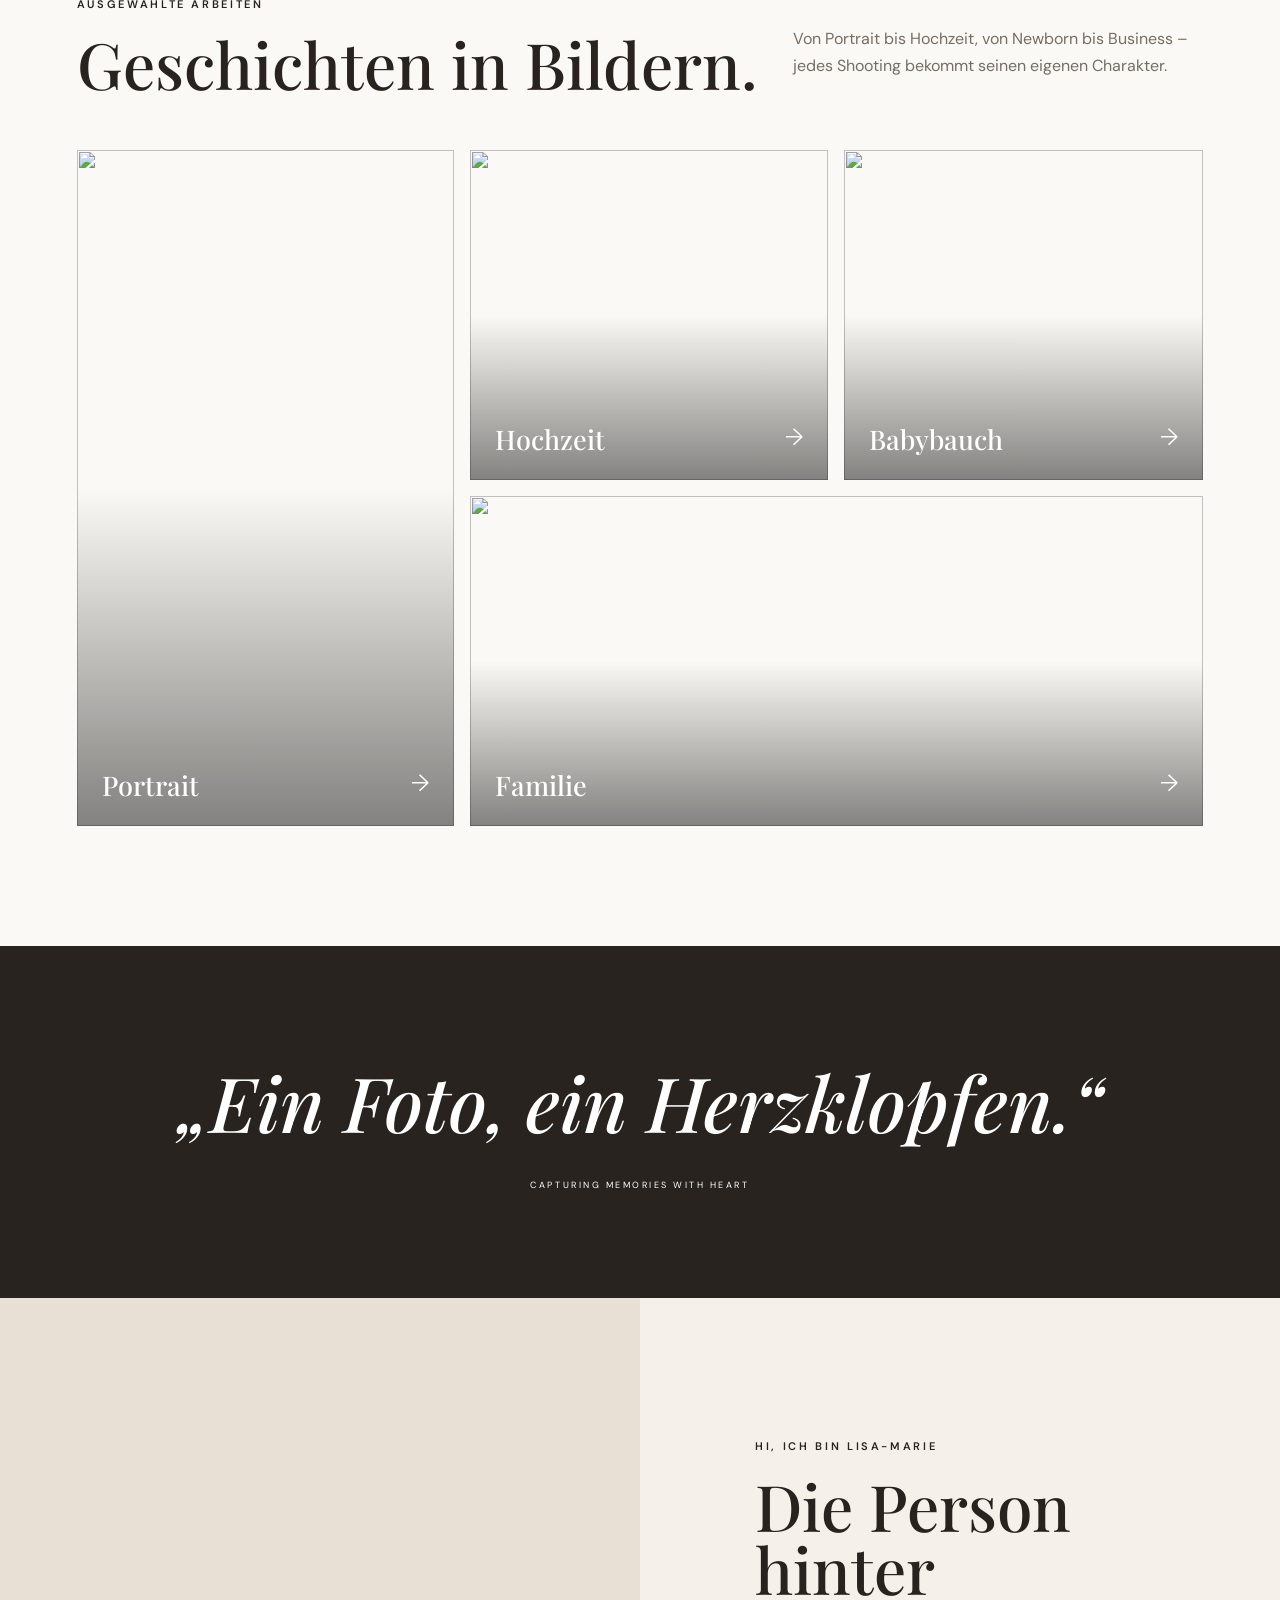
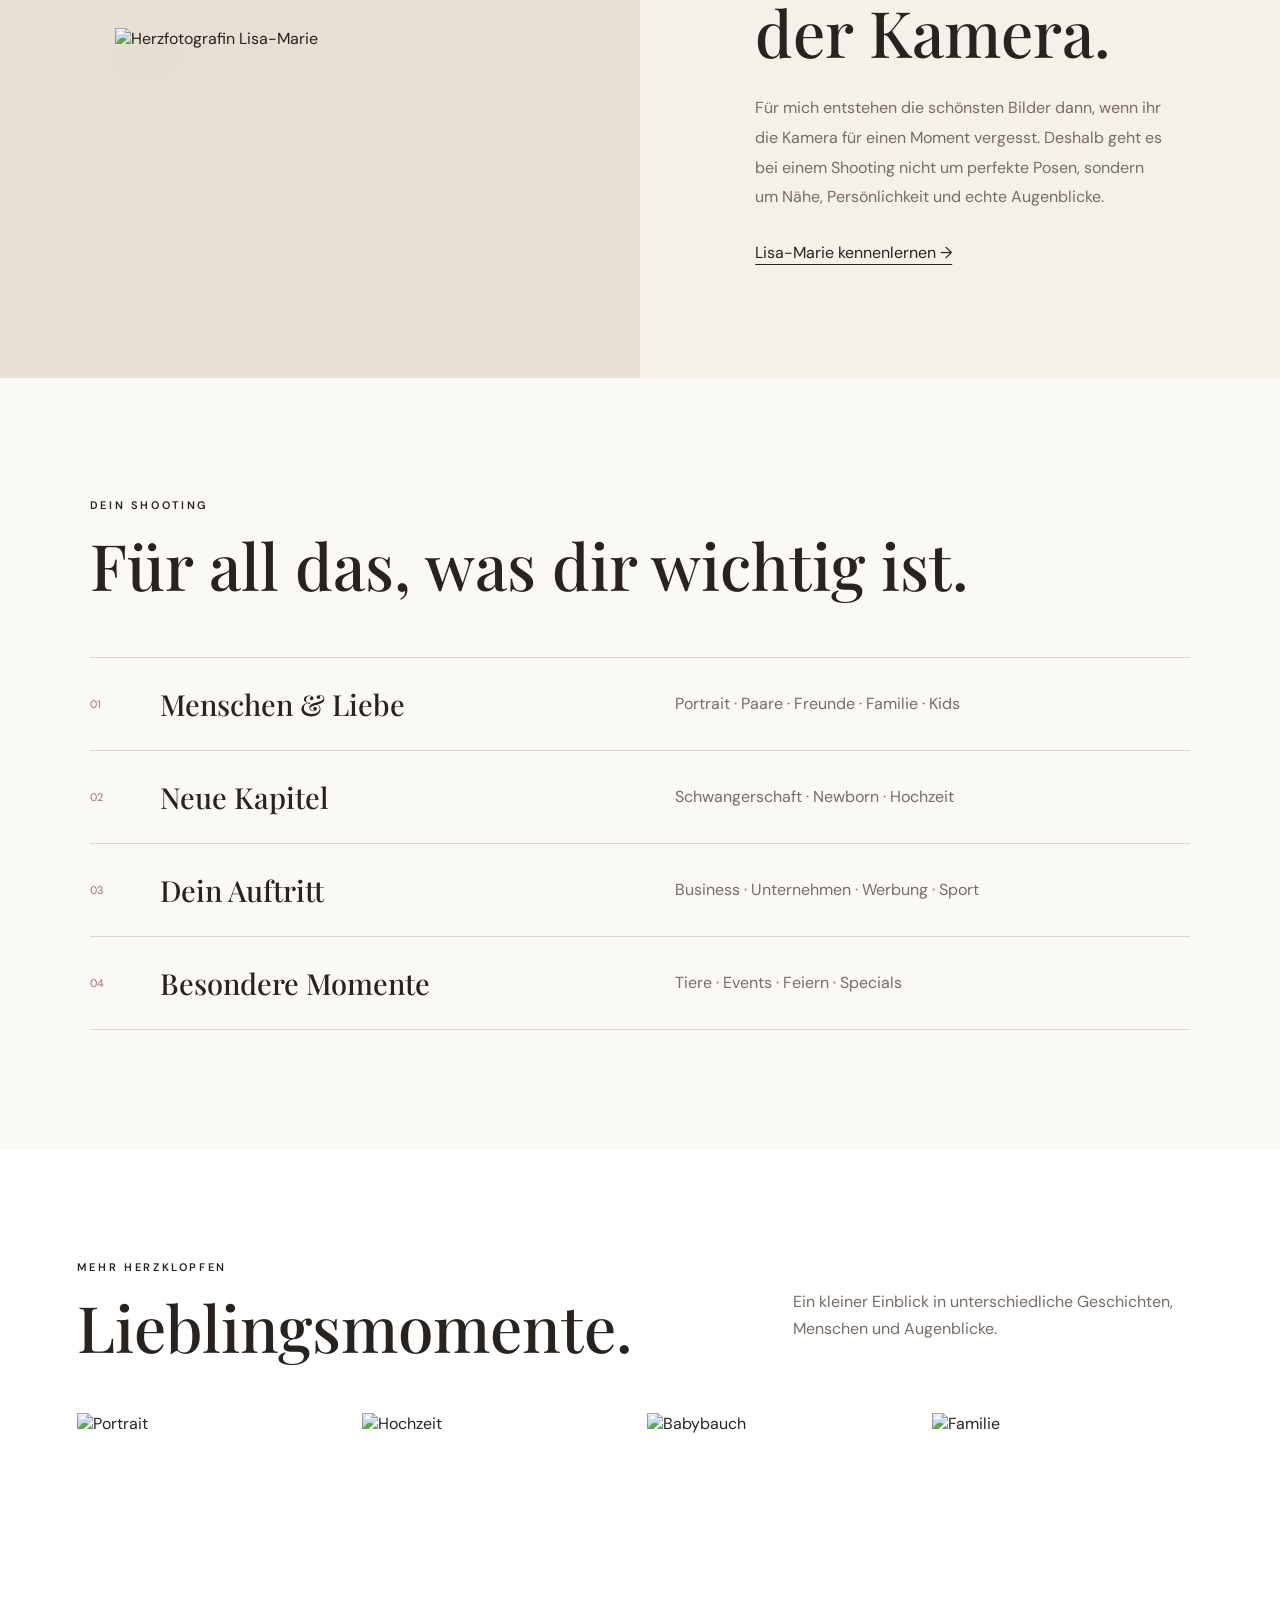
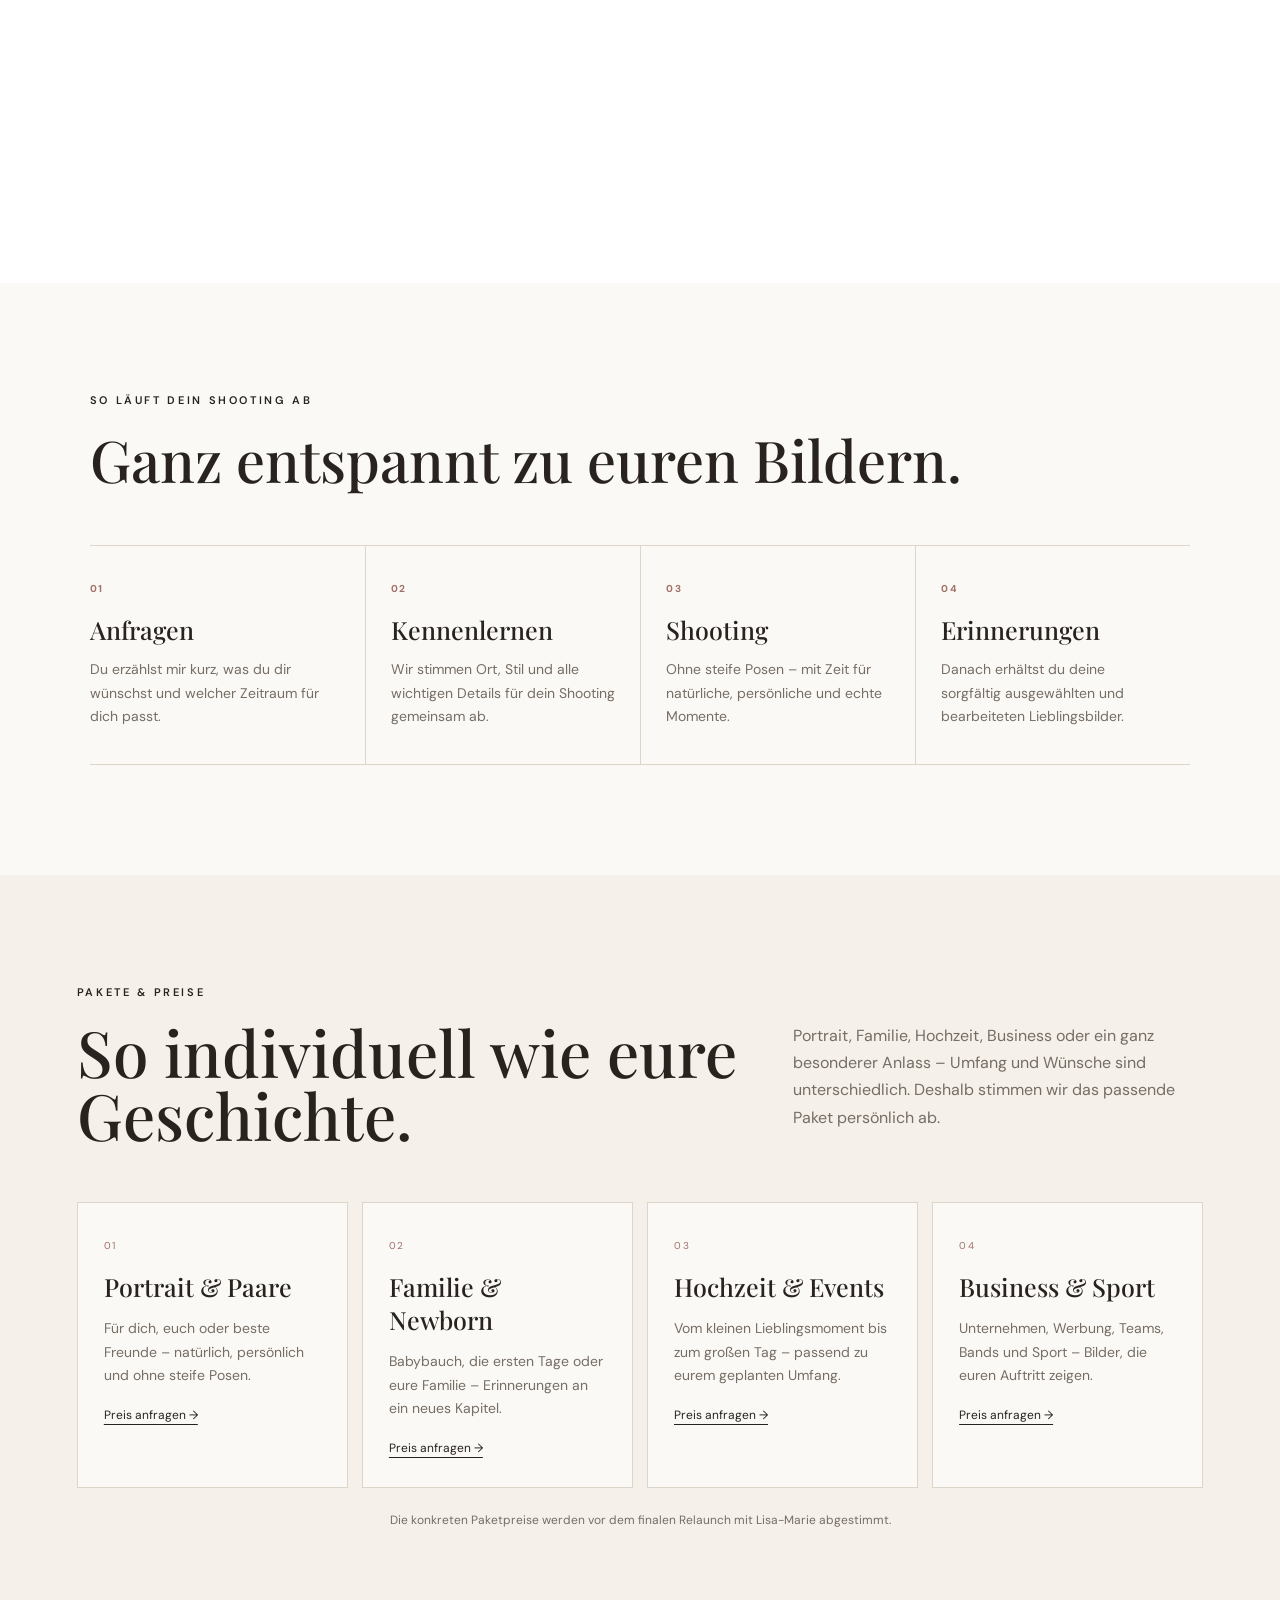
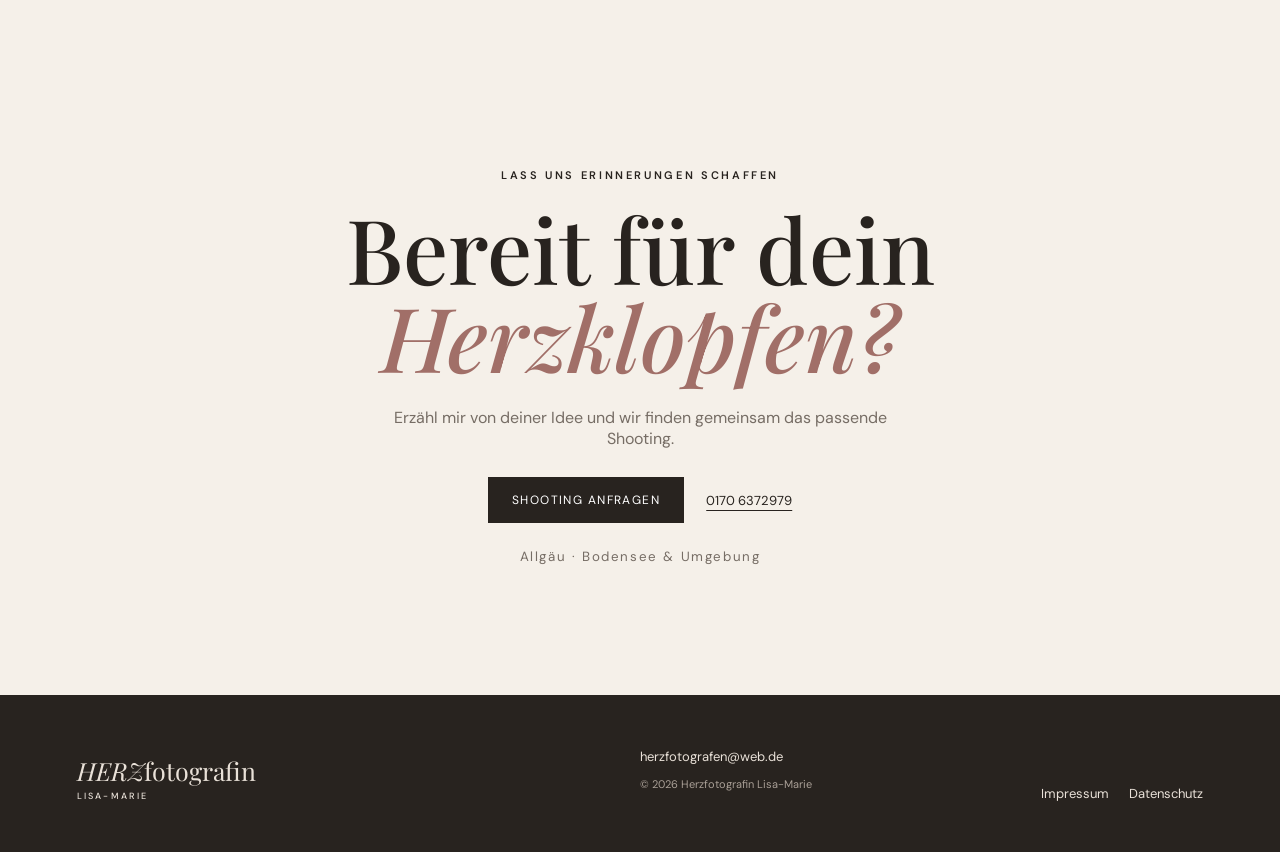
==== commit 75efb6c7: "Add files via upload" ====
--- a/index.html
+++ b/index.html
@@ -1,5 +1,5 @@
 <!doctype html><html lang="de"><head><meta charset="utf-8"><meta name="viewport" content="width=device-width,initial-scale=1"><title>Herzfotografin Lisa-Marie | Fotografie mit Herz</title><meta name="description" content="Emotionale Fotografie im Allgäu und am Bodensee – Portrait, Familie, Hochzeit, Newborn, Business und mehr."><link rel="preconnect" href="https://fonts.googleapis.com"><link rel="preconnect" href="https://fonts.gstatic.com" crossorigin><link href="https://fonts.googleapis.com/css2?family=DM+Sans:wght@300;400;500;600&family=Playfair+Display:ital,wght@0,500;1,500&display=swap" rel="stylesheet"><link rel="stylesheet" href="style.css"></head><body>
-<header><a class="brand" href="#home"><span>HERZ</span>fotografin <small>Lisa-Marie</small></a><button class="menu" aria-label="Menü">☰</button><nav><a href="#portfolio">Portfolio</a><a href="#about">Über mich</a><a href="#services">Shootings</a><a href="#contact">Kontakt</a><a class="nav-cta" href="mailto:herzfotografen@web.de">Termin anfragen</a></nav></header>
+<header><a class="brand" href="#home"><span>HERZ</span>fotografin <small>Lisa-Marie</small></a><button class="menu" aria-label="Menü">☰</button><nav><a href="#portfolio">Portfolio</a><a href="#about">Über mich</a><a href="#services">Shootings</a><a href="#preise">Preise</a><a href="#contact">Kontakt</a><a class="nav-cta" href="mailto:herzfotografen@web.de">Termin anfragen</a></nav></header>
 <main id="home"><section class="hero"><img src="https://static.wixstatic.com/media/28b49a_d9db4f6de2b446a1940b1516d4a101c5~mv2_d_5375_3583_s_4_2.jpg" alt="Hochzeitsfotografie"><div class="shade"></div><div class="hero-copy"><p class="eyebrow">FOTOGRAFIE IM ALLGÄU & AM BODENSEE</p><h1>Momente, die<br><em>Herzklopfen</em> bleiben.</h1><p>Natürlich. Emotional. Echt. Erinnerungen an die Menschen und Augenblicke, die dir am meisten bedeuten.</p><a class="button light" href="#portfolio">Portfolio entdecken</a></div><div class="scroll">SCROLL <span>↓</span></div></section>
 <section class="intro"><p class="eyebrow">FOTOGRAFIE MIT HERZ</p><h2>Ein Foto hält nicht nur fest,<br><em>wie es aussah.</em> Sondern wie es sich anfühlte.</h2><p class="lead">Ob leise Momente zu zweit, das große Ja, die ersten Tage als Familie oder ein Portrait nur für dich – ich halte eure Geschichte so fest, wie sie wirklich ist.</p></section>
 <section id="portfolio" class="portfolio"><div class="section-head"><div><p class="eyebrow">AUSGEWÄHLTE ARBEITEN</p><h2>Geschichten in Bildern.</h2></div><p>Von Portrait bis Hochzeit, von Newborn bis Business – jedes Shooting bekommt seinen eigenen Charakter.</p></div><div class="grid">
@@ -14,5 +14,7 @@
 
 <section id="gallery" class="gallery"><div class="section-head"><div><p class="eyebrow">MEHR HERZKLOPFEN</p><h2>Lieblingsmomente.</h2></div><p>Ein kleiner Einblick in unterschiedliche Geschichten, Menschen und Augenblicke.</p></div><div class="gallery-grid"><img src="https://static.wixstatic.com/media/28b49a_63ac864cc0d0424bb9ef3db6d324a45c~mv2_d_3840_5760_s_4_2.jpg" alt="Portrait"><img src="https://static.wixstatic.com/media/28b49a_606ce61133984feebb9014eb233e8621~mv2.jpg" alt="Hochzeit"><img src="https://static.wixstatic.com/media/28b49a_5889040649934ca78431294efd712ecb~mv2_d_5760_3840_s_4_2.jpg" alt="Babybauch"><img src="https://static.wixstatic.com/media/28b49a_04c963455b0d42d59cbb00872a5d7256~mv2.jpg" alt="Familie"></div></section>
 <section class="process"><p class="eyebrow">SO LÄUFT DEIN SHOOTING AB</p><h2>Ganz entspannt zu euren Bildern.</h2><div class="process-grid"><div><b>01</b><h3>Anfragen</h3><p>Du erzählst mir kurz, was du dir wünschst und welcher Zeitraum für dich passt.</p></div><div><b>02</b><h3>Kennenlernen</h3><p>Wir stimmen Ort, Stil und alle wichtigen Details für dein Shooting gemeinsam ab.</p></div><div><b>03</b><h3>Shooting</h3><p>Ohne steife Posen – mit Zeit für natürliche, persönliche und echte Momente.</p></div><div><b>04</b><h3>Erinnerungen</h3><p>Danach erhältst du deine sorgfältig ausgewählten und bearbeiteten Lieblingsbilder.</p></div></div></section>
-<section id="contact" class="contact"><p class="eyebrow">LASS UNS ERINNERUNGEN SCHAFFEN</p><h2>Bereit für dein<br><em>Herzklopfen?</em></h2><p>Erzähl mir von deiner Idee und wir finden gemeinsam das passende Shooting.</p><a class="button dark" href="mailto:herzfotografen@web.de">Shooting anfragen</a><small>Bodensee · Allgäu & Umgebung</small></section></main>
-<footer><div class="brand"><span>HERZ</span>fotografin <small>Lisa-Marie</small></div><div><a href="mailto:herzfotografen@web.de">herzfotografen@web.de</a><p>© 2026 Herzfotografin Lisa-Marie</p></div><div><a href="https://www.herzfotografen.com/kontakt/impressum">Impressum</a><a href="https://www.herzfotografen.com/kontakt/datenschutz">Datenschutz</a></div></footer><script src="script.js"></script></body></html>
+
+<section id="preise" class="prices"><div class="section-head"><div><p class="eyebrow">PAKETE & PREISE</p><h2>So individuell wie eure Geschichte.</h2></div><p>Portrait, Familie, Hochzeit, Business oder ein ganz besonderer Anlass – Umfang und Wünsche sind unterschiedlich. Deshalb stimmen wir das passende Paket persönlich ab.</p></div><div class="price-grid"><article><span>01</span><h3>Portrait & Paare</h3><p>Für dich, euch oder beste Freunde – natürlich, persönlich und ohne steife Posen.</p><a href="mailto:herzfotografen@web.de?subject=Anfrage%20Portrait%20%26%20Paare">Preis anfragen →</a></article><article><span>02</span><h3>Familie & Newborn</h3><p>Babybauch, die ersten Tage oder eure Familie – Erinnerungen an ein neues Kapitel.</p><a href="mailto:herzfotografen@web.de?subject=Anfrage%20Familie%20%26%20Newborn">Preis anfragen →</a></article><article><span>03</span><h3>Hochzeit & Events</h3><p>Vom kleinen Lieblingsmoment bis zum großen Tag – passend zu eurem geplanten Umfang.</p><a href="mailto:herzfotografen@web.de?subject=Anfrage%20Hochzeit%20%26%20Events">Preis anfragen →</a></article><article><span>04</span><h3>Business & Sport</h3><p>Unternehmen, Werbung, Teams, Bands und Sport – Bilder, die euren Auftritt zeigen.</p><a href="mailto:herzfotografen@web.de?subject=Anfrage%20Business%20%26%20Sport">Preis anfragen →</a></article></div><p class="price-note">Die konkreten Paketpreise werden vor dem finalen Relaunch mit Lisa-Marie abgestimmt.</p></section>
+<section id="contact" class="contact"><p class="eyebrow">LASS UNS ERINNERUNGEN SCHAFFEN</p><h2>Bereit für dein<br><em>Herzklopfen?</em></h2><p>Erzähl mir von deiner Idee und wir finden gemeinsam das passende Shooting.</p><div class="contact-actions"><a class="button dark" href="mailto:herzfotografen@web.de?subject=Shooting-Anfrage">Shooting anfragen</a><a class="contact-phone" href="tel:+491706372979">0170 6372979</a></div><small>Allgäu · Bodensee & Umgebung</small></section></main>
+<footer><div class="brand"><span>HERZ</span>fotografin <small>Lisa-Marie</small></div><div><a href="mailto:herzfotografen@web.de">herzfotografen@web.de</a><p>© 2026 Herzfotografin Lisa-Marie</p></div><div><a href="impressum.html">Impressum</a><a href="datenschutz.html">Datenschutz</a></div></footer><script src="script.js"></script></body></html>
--- a/style.css
+++ b/style.css
@@ -1,3 +1,5 @@
 :root{--cream:#f5f0e9;--paper:#fbf9f5;--ink:#28231f;--muted:#766d65;--rose:#a16f68;--line:#ddd4ca}*{box-sizing:border-box}html{scroll-behavior:smooth}body{margin:0;background:var(--paper);color:var(--ink);font-family:'DM Sans',sans-serif}header{height:88px;padding:0 5vw;display:flex;align-items:center;justify-content:space-between;position:absolute;z-index:5;width:100%;color:#fff}.brand{font-family:'Playfair Display',serif;font-size:25px;text-decoration:none;color:inherit;line-height:.8}.brand span{font-style:italic}.brand small{font:500 9px 'DM Sans';letter-spacing:.24em;display:block;margin-top:9px;text-transform:uppercase}nav{display:flex;gap:30px;align-items:center}nav a,footer a{color:inherit;text-decoration:none;font-size:13px}.nav-cta{border:1px solid rgba(255,255,255,.7);padding:12px 18px}.menu{display:none;background:none;border:0;color:inherit;font-size:25px}.hero{height:100vh;min-height:680px;position:relative;color:white;overflow:hidden}.hero>img{width:100%;height:100%;object-fit:cover}.shade{position:absolute;inset:0;background:linear-gradient(90deg,rgba(20,14,11,.62),rgba(20,14,11,.12) 70%)}.hero-copy{position:absolute;left:9vw;top:50%;transform:translateY(-42%);max-width:720px}.eyebrow{font-size:11px;font-weight:600;letter-spacing:.24em;margin:0 0 22px}.hero h1,.intro h2,.section-head h2,.about h2,.services h2,.contact h2{font:500 clamp(45px,6.3vw,92px)/.98 'Playfair Display',serif;margin:0}.hero h1 em,.intro h2 em,.contact h2 em{font-weight:500;color:#e3c4bd}.hero-copy>p:not(.eyebrow){font-size:17px;line-height:1.7;max-width:560px;margin:28px 0 35px}.button{display:inline-block;padding:15px 24px;text-decoration:none;font-size:12px;letter-spacing:.12em;text-transform:uppercase}.light{color:#fff;border:1px solid #fff}.dark{color:#fff;background:var(--ink)}.scroll{position:absolute;right:5vw;bottom:35px;font-size:9px;letter-spacing:.2em}.scroll span{font-size:20px;margin-left:8px}.intro{text-align:center;padding:130px 8vw;background:var(--cream)}.intro h2{font-size:clamp(38px,5vw,70px);max-width:1000px;margin:auto}.intro h2 em{color:var(--rose)}.lead{max-width:690px;margin:35px auto 0;line-height:1.8;color:var(--muted)}.portfolio{padding:120px 6vw}.section-head{display:flex;justify-content:space-between;align-items:end;margin-bottom:55px}.section-head h2{font-size:clamp(40px,5vw,68px)}.section-head>p{max-width:410px;color:var(--muted);line-height:1.7}.grid{display:grid;grid-template-columns:1.05fr 1fr 1fr;grid-auto-rows:330px;gap:16px}.tile{position:relative;overflow:hidden;color:#fff}.tile.tall{grid-row:span 2}.tile.wide{grid-column:span 2}.tile img{width:100%;height:100%;object-fit:cover;transition:.7s}.tile:after{content:'';position:absolute;inset:0;background:linear-gradient(0deg,rgba(0,0,0,.48),transparent 50%)}.tile:hover img{transform:scale(1.035)}.tile span{position:absolute;z-index:2;left:25px;bottom:23px;font:500 27px 'Playfair Display';width:calc(100% - 50px);display:flex;justify-content:space-between}.tile b{font:300 24px 'DM Sans'}.quote{background:var(--ink);color:#fff;text-align:center;padding:105px 20px}.quote p{font:italic 500 clamp(42px,6vw,76px) 'Playfair Display';margin:0 0 20px}.quote span{font-size:9px;letter-spacing:.28em}.about{display:grid;grid-template-columns:1fr 1fr;min-height:650px;background:var(--cream)}.about-photo{display:flex;align-items:center;justify-content:center;background:#e8dfd5;padding:10%}.about-photo img{max-width:420px;width:80%;filter:drop-shadow(0 20px 30px rgba(0,0,0,.12))}.about-copy{padding:11vw 9vw 9vw;display:flex;flex-direction:column;justify-content:center}.about h2{font-size:clamp(42px,5vw,68px)}.about-copy>p:not(.eyebrow){line-height:1.85;color:var(--muted);margin:30px 0}.text-link{color:var(--ink);text-underline-offset:6px}.services{padding:120px 7vw}.services>h2{font-size:clamp(42px,5vw,68px);margin-bottom:60px}.service-list{border-top:1px solid var(--line)}.service-list>div{display:grid;grid-template-columns:70px 1fr 1fr;align-items:center;padding:27px 0;border-bottom:1px solid var(--line)}.service-list span{font-size:11px;color:var(--rose)}.service-list h3{font:500 29px 'Playfair Display';margin:0}.service-list p{color:var(--muted);margin:0}.contact{text-align:center;background:var(--cream);padding:130px 20px}.contact h2{font-size:clamp(50px,7vw,95px)}.contact h2 em{color:var(--rose)}.contact>p:not(.eyebrow){color:var(--muted);margin:28px auto;max-width:500px}.contact small{display:block;margin-top:25px;letter-spacing:.12em;color:var(--muted)}footer{padding:50px 6vw;background:var(--ink);color:#e9e1d8;display:grid;grid-template-columns:2fr 1fr 1fr;gap:30px;align-items:end}footer p{font-size:11px;color:#a99f96}footer>div:last-child{display:flex;gap:20px;justify-content:flex-end}@media(max-width:800px){header{height:75px}.menu{display:block}nav{display:none;position:absolute;top:75px;left:0;right:0;background:var(--ink);padding:25px 6vw;flex-direction:column;align-items:flex-start}nav.open{display:flex}.hero-copy{left:7vw;right:7vw}.section-head{display:block}.section-head>p{margin-top:25px}.grid{grid-template-columns:1fr;grid-auto-rows:420px}.tile.tall,.tile.wide{grid-row:auto;grid-column:auto}.about{grid-template-columns:1fr}.about-photo{min-height:430px}.about-copy{padding:90px 8vw}.service-list>div{grid-template-columns:40px 1fr}.service-list p{grid-column:2;margin-top:10px}.intro,.portfolio,.services,.contact{padding-top:90px;padding-bottom:90px}footer{grid-template-columns:1fr}footer>div:last-child{justify-content:flex-start}}
 
 .gallery{padding:110px 6vw;background:#fff}.gallery-grid{display:grid;grid-template-columns:repeat(4,1fr);gap:14px}.gallery-grid img{width:100%;height:360px;object-fit:cover}.process{padding:110px 7vw;background:var(--paper)}.process>h2{font:500 clamp(38px,4.5vw,62px)/1.05 'Playfair Display',serif;margin:0 0 55px}.process-grid{display:grid;grid-template-columns:repeat(4,1fr);border-top:1px solid var(--line);border-bottom:1px solid var(--line)}.process-grid>div{padding:30px 25px 35px 0}.process-grid>div+div{padding-left:25px;border-left:1px solid var(--line)}.process-grid b{font-size:10px;letter-spacing:.15em;color:var(--rose)}.process-grid h3{font:500 25px 'Playfair Display';margin:16px 0 12px}.process-grid p{font-size:14px;line-height:1.7;color:var(--muted);margin:0}@media(max-width:800px){.gallery,.process{padding:80px 6vw}.gallery-grid{grid-template-columns:1fr 1fr}.gallery-grid img{height:280px}.process-grid{grid-template-columns:1fr 1fr}.process-grid>div{padding:25px 18px 25px 0}.process-grid>div+div{padding-left:18px}.process-grid>div:nth-child(3){border-left:0;border-top:1px solid var(--line)}.process-grid>div:nth-child(4){border-top:1px solid var(--line)}}@media(max-width:520px){.gallery-grid{grid-template-columns:1fr}.gallery-grid img{height:330px}.process-grid{grid-template-columns:1fr}.process-grid>div,.process-grid>div+div{padding:24px 0;border-left:0;border-top:1px solid var(--line)}.process-grid>div:first-child{border-top:0}}
+
+.prices{padding:110px 6vw;background:var(--cream)}.price-grid{display:grid;grid-template-columns:repeat(4,1fr);gap:14px}.price-grid article{background:var(--paper);padding:30px 26px;border:1px solid var(--line)}.price-grid span{font-size:10px;letter-spacing:.16em;color:var(--rose)}.price-grid h3{font:500 25px 'Playfair Display';margin:16px 0 12px}.price-grid p{font-size:14px;line-height:1.7;color:var(--muted);min-height:72px}.price-grid a{font-size:12px;color:var(--ink);text-underline-offset:5px}.price-note{text-align:center;color:var(--muted);font-size:12px;margin:24px 0 0}.contact-actions{display:flex;justify-content:center;align-items:center;gap:22px}.contact-phone{color:var(--ink);font-size:13px;text-underline-offset:5px}@media(max-width:800px){.prices{padding:80px 6vw}.price-grid{grid-template-columns:1fr 1fr}.contact-actions{flex-direction:column;gap:16px}}@media(max-width:520px){.price-grid{grid-template-columns:1fr}}
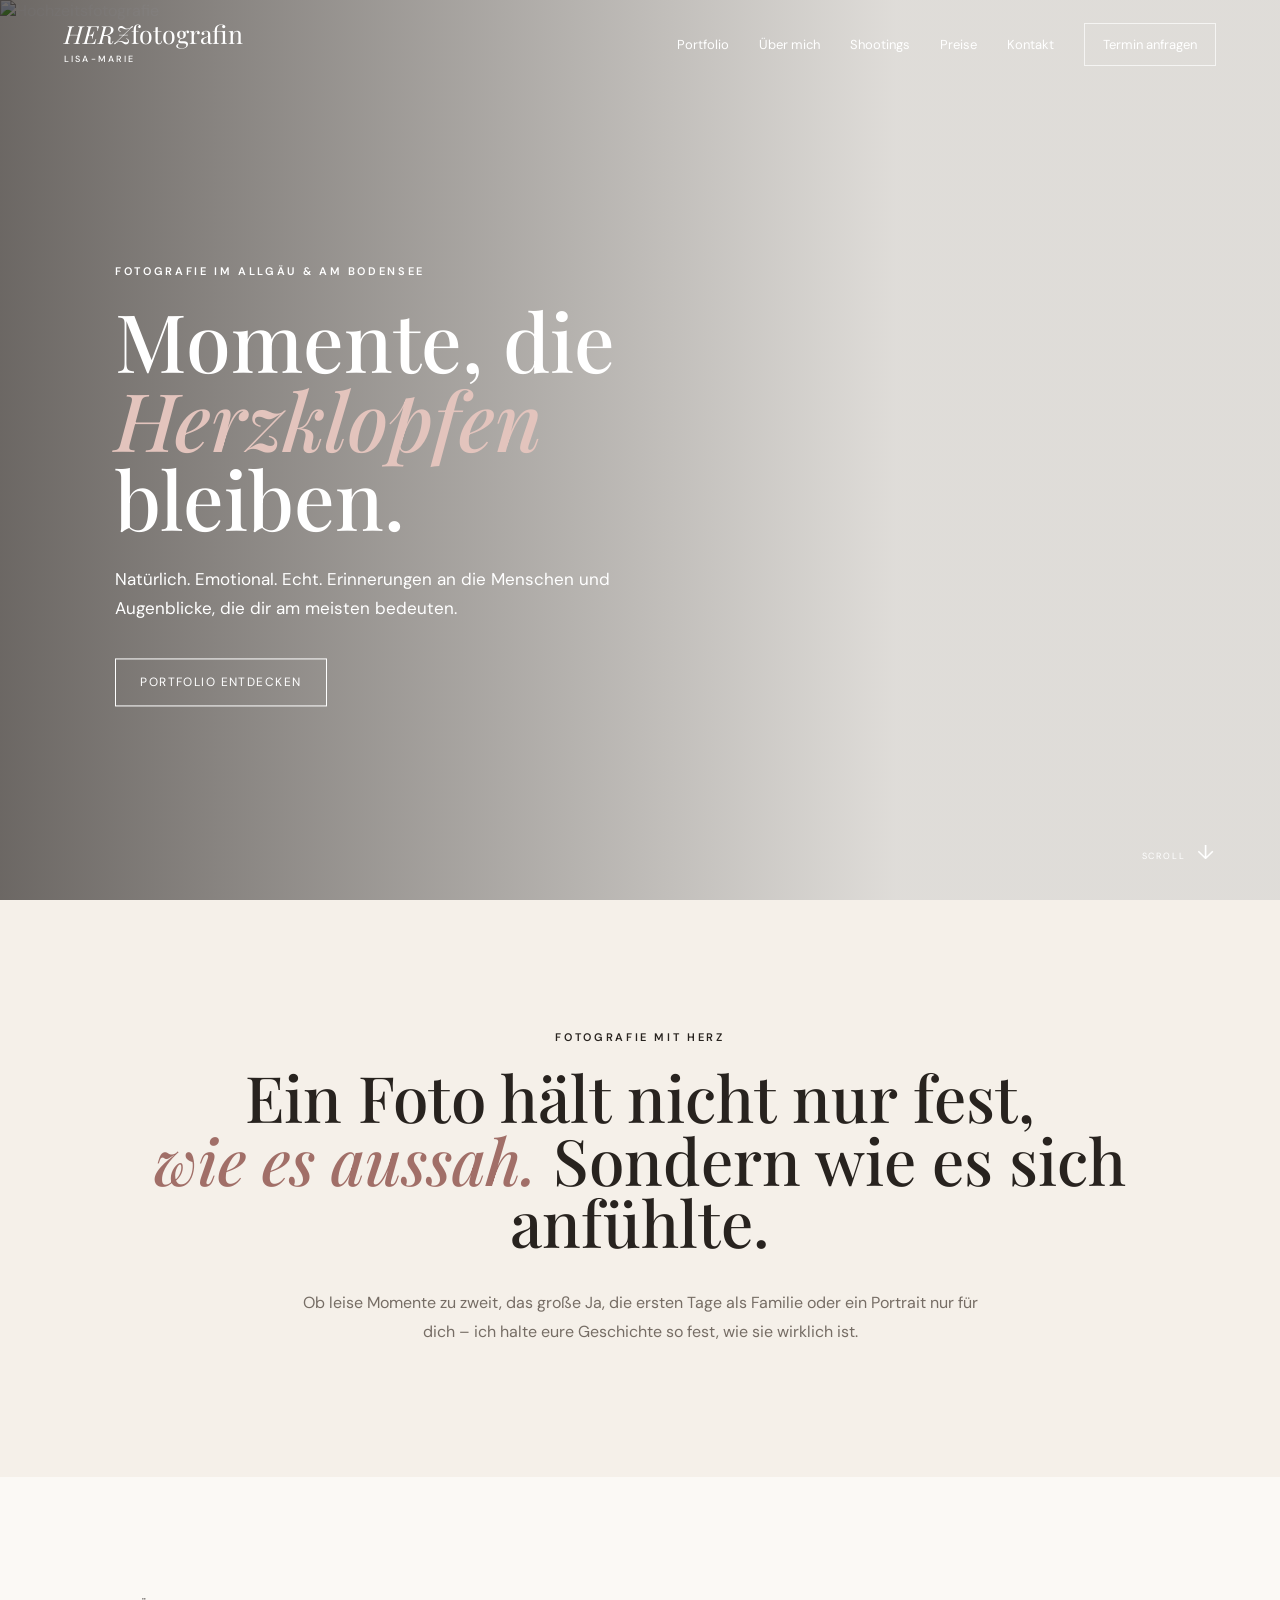
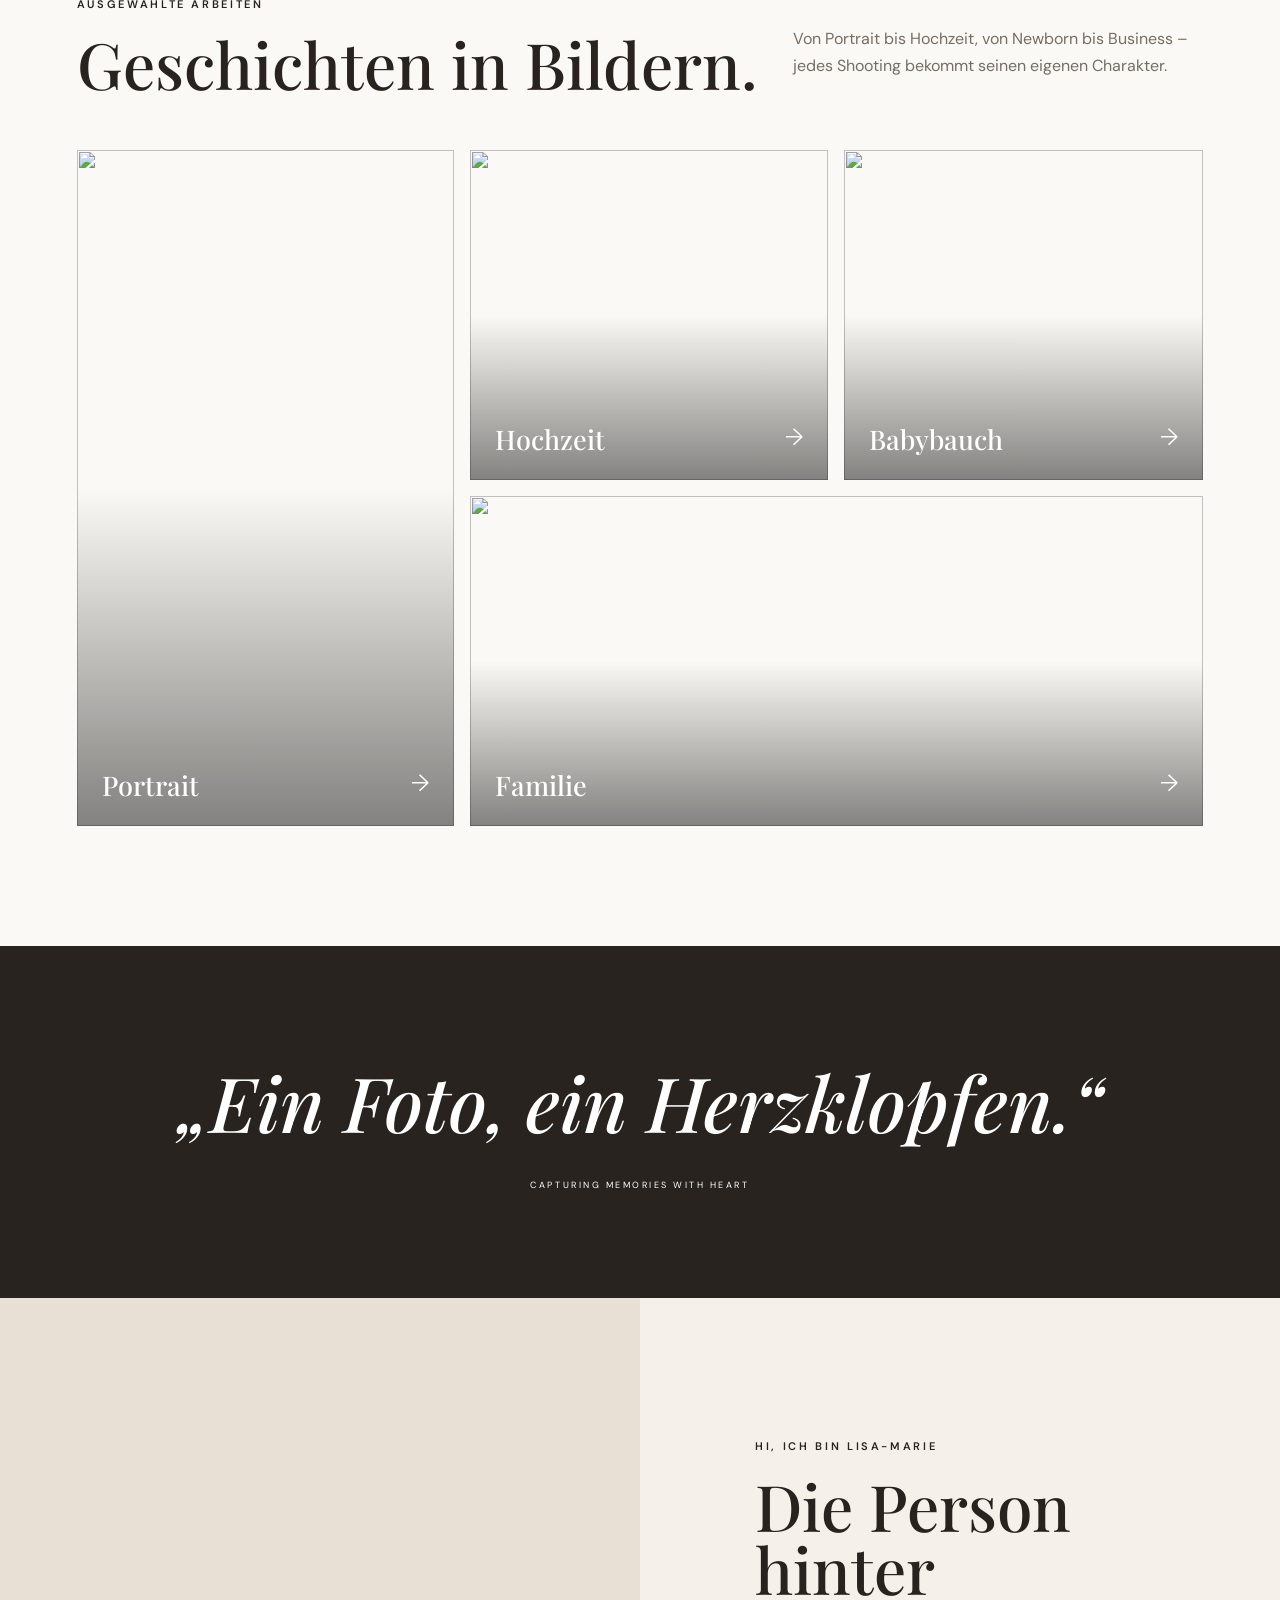
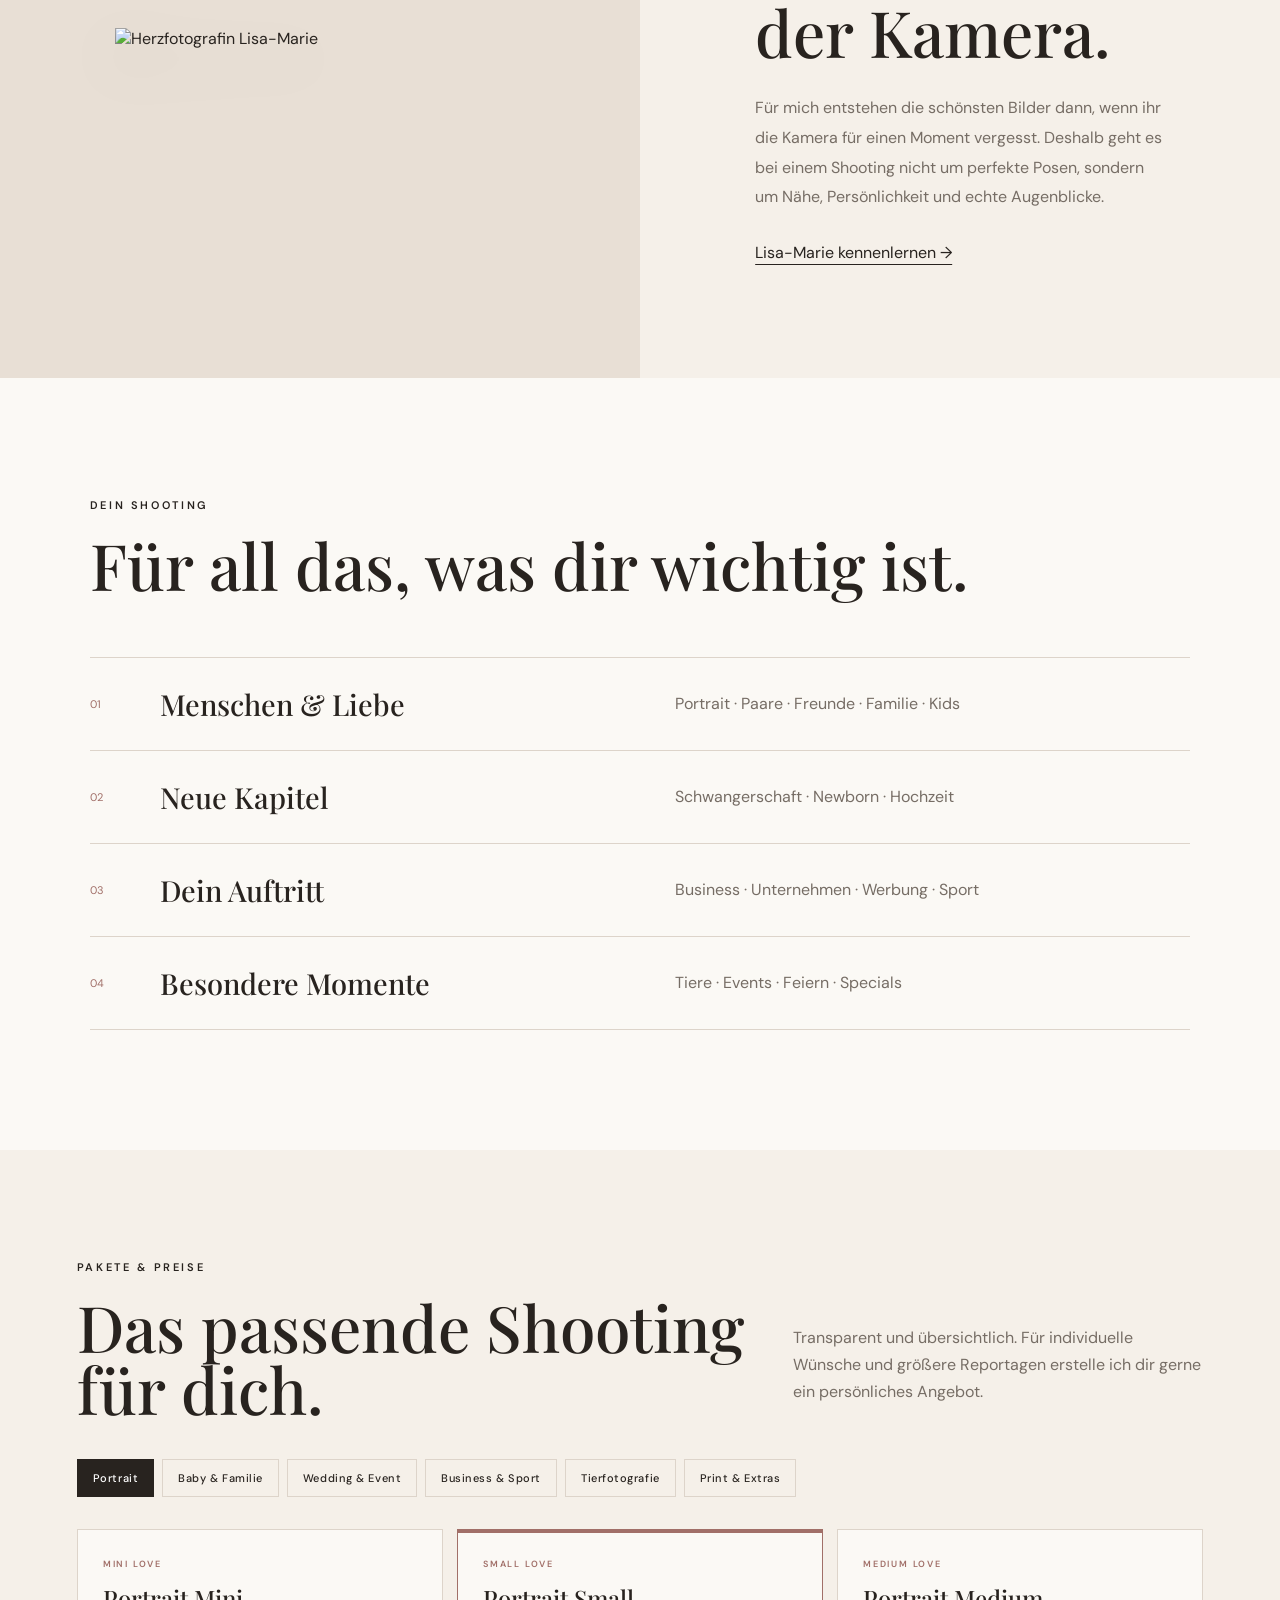
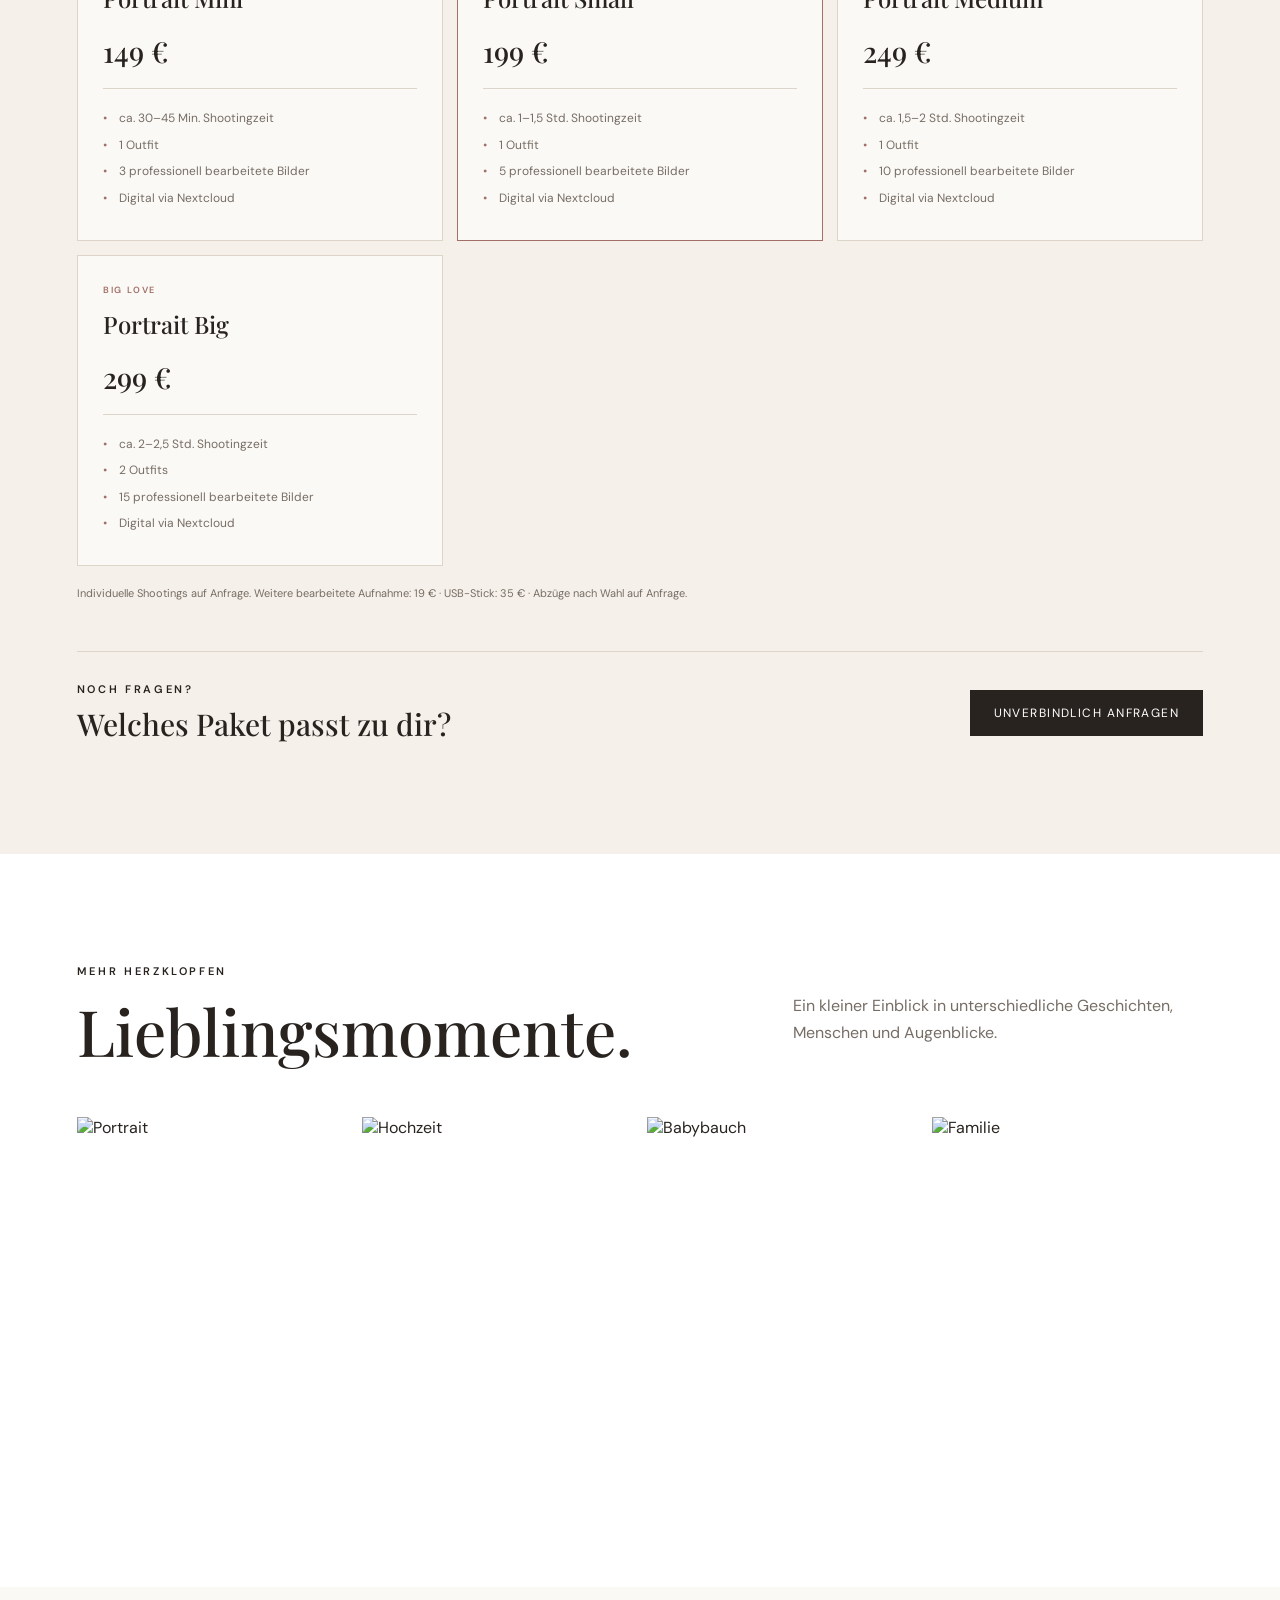
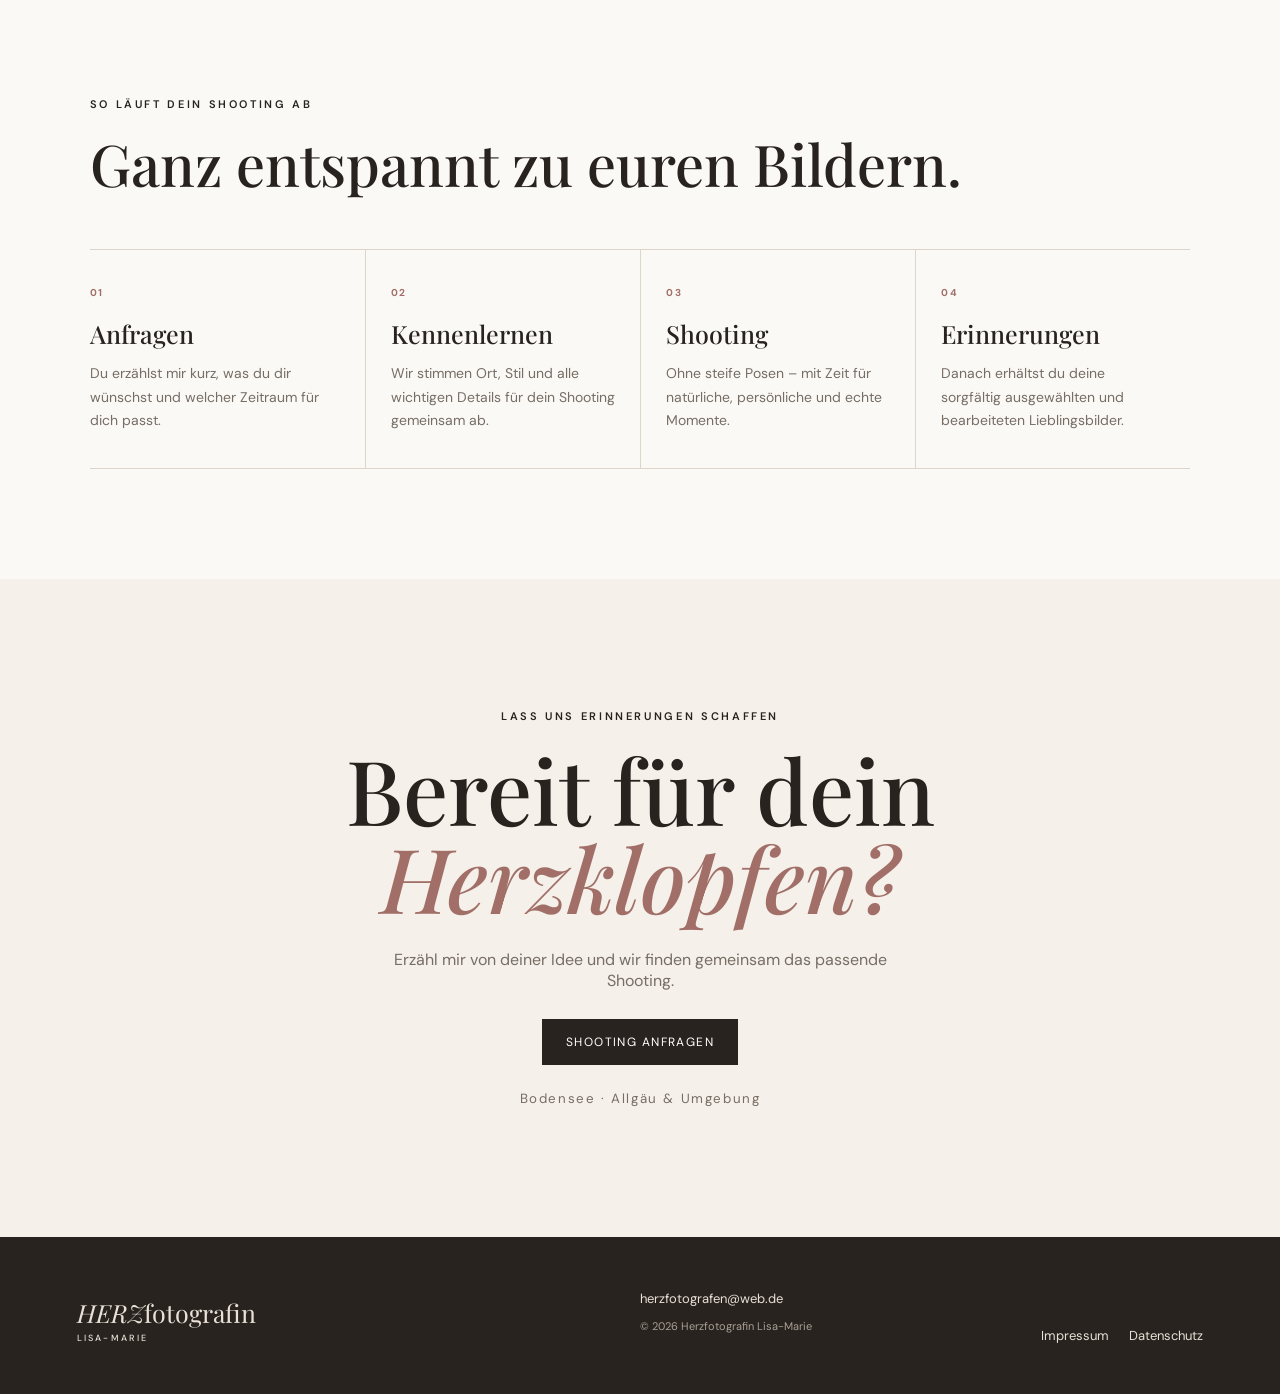
==== commit a3b5966f: "Add files via upload" ====
--- a/index.html
+++ b/index.html
@@ -1,5 +1,5 @@
 <!doctype html><html lang="de"><head><meta charset="utf-8"><meta name="viewport" content="width=device-width,initial-scale=1"><title>Herzfotografin Lisa-Marie | Fotografie mit Herz</title><meta name="description" content="Emotionale Fotografie im Allgäu und am Bodensee – Portrait, Familie, Hochzeit, Newborn, Business und mehr."><link rel="preconnect" href="https://fonts.googleapis.com"><link rel="preconnect" href="https://fonts.gstatic.com" crossorigin><link href="https://fonts.googleapis.com/css2?family=DM+Sans:wght@300;400;500;600&family=Playfair+Display:ital,wght@0,500;1,500&display=swap" rel="stylesheet"><link rel="stylesheet" href="style.css"></head><body>
-<header><a class="brand" href="#home"><span>HERZ</span>fotografin <small>Lisa-Marie</small></a><button class="menu" aria-label="Menü">☰</button><nav><a href="#portfolio">Portfolio</a><a href="#about">Über mich</a><a href="#services">Shootings</a><a href="#preise">Preise</a><a href="#contact">Kontakt</a><a class="nav-cta" href="mailto:herzfotografen@web.de">Termin anfragen</a></nav></header>
+<header><a class="brand" href="#home"><span>HERZ</span>fotografin <small>Lisa-Marie</small></a><button class="menu" aria-label="Menü">☰</button><nav><a href="#portfolio">Portfolio</a><a href="#about">Über mich</a><a href="#services">Shootings</a><a href="#prices">Preise</a><a href="#contact">Kontakt</a><a class="nav-cta" href="mailto:herzfotografen@web.de">Termin anfragen</a></nav></header>
 <main id="home"><section class="hero"><img src="https://static.wixstatic.com/media/28b49a_d9db4f6de2b446a1940b1516d4a101c5~mv2_d_5375_3583_s_4_2.jpg" alt="Hochzeitsfotografie"><div class="shade"></div><div class="hero-copy"><p class="eyebrow">FOTOGRAFIE IM ALLGÄU & AM BODENSEE</p><h1>Momente, die<br><em>Herzklopfen</em> bleiben.</h1><p>Natürlich. Emotional. Echt. Erinnerungen an die Menschen und Augenblicke, die dir am meisten bedeuten.</p><a class="button light" href="#portfolio">Portfolio entdecken</a></div><div class="scroll">SCROLL <span>↓</span></div></section>
 <section class="intro"><p class="eyebrow">FOTOGRAFIE MIT HERZ</p><h2>Ein Foto hält nicht nur fest,<br><em>wie es aussah.</em> Sondern wie es sich anfühlte.</h2><p class="lead">Ob leise Momente zu zweit, das große Ja, die ersten Tage als Familie oder ein Portrait nur für dich – ich halte eure Geschichte so fest, wie sie wirklich ist.</p></section>
 <section id="portfolio" class="portfolio"><div class="section-head"><div><p class="eyebrow">AUSGEWÄHLTE ARBEITEN</p><h2>Geschichten in Bildern.</h2></div><p>Von Portrait bis Hochzeit, von Newborn bis Business – jedes Shooting bekommt seinen eigenen Charakter.</p></div><div class="grid">
@@ -12,9 +12,24 @@
 <section id="about" class="about"><div class="about-photo"><img src="https://static.wixstatic.com/media/28b49a_62835acac06c4c7b807bdef381e29573~mv2.png" alt="Herzfotografin Lisa-Marie"></div><div class="about-copy"><p class="eyebrow">HI, ICH BIN LISA-MARIE</p><h2>Die Person hinter<br>der Kamera.</h2><p>Für mich entstehen die schönsten Bilder dann, wenn ihr die Kamera für einen Moment vergesst. Deshalb geht es bei einem Shooting nicht um perfekte Posen, sondern um Nähe, Persönlichkeit und echte Augenblicke.</p><a class="text-link" href="#contact">Lisa-Marie kennenlernen →</a></div></section>
 <section id="services" class="services"><p class="eyebrow">DEIN SHOOTING</p><h2>Für all das, was dir wichtig ist.</h2><div class="service-list"><div><span>01</span><h3>Menschen & Liebe</h3><p>Portrait · Paare · Freunde · Familie · Kids</p></div><div><span>02</span><h3>Neue Kapitel</h3><p>Schwangerschaft · Newborn · Hochzeit</p></div><div><span>03</span><h3>Dein Auftritt</h3><p>Business · Unternehmen · Werbung · Sport</p></div><div><span>04</span><h3>Besondere Momente</h3><p>Tiere · Events · Feiern · Specials</p></div></div></section>
 
-<section id="gallery" class="gallery"><div class="section-head"><div><p class="eyebrow">MEHR HERZKLOPFEN</p><h2>Lieblingsmomente.</h2></div><p>Ein kleiner Einblick in unterschiedliche Geschichten, Menschen und Augenblicke.</p></div><div class="gallery-grid"><img src="https://static.wixstatic.com/media/28b49a_63ac864cc0d0424bb9ef3db6d324a45c~mv2_d_3840_5760_s_4_2.jpg" alt="Portrait"><img src="https://static.wixstatic.com/media/28b49a_606ce61133984feebb9014eb233e8621~mv2.jpg" alt="Hochzeit"><img src="https://static.wixstatic.com/media/28b49a_5889040649934ca78431294efd712ecb~mv2_d_5760_3840_s_4_2.jpg" alt="Babybauch"><img src="https://static.wixstatic.com/media/28b49a_04c963455b0d42d59cbb00872a5d7256~mv2.jpg" alt="Familie"></div></section>
+<section id="prices" class="prices"><div class="section-head prices-head"><div><p class="eyebrow">PAKETE & PREISE</p><h2>Das passende Shooting für dich.</h2></div><p>Transparent und übersichtlich. Für individuelle Wünsche und größere Reportagen erstelle ich dir gerne ein persönliches Angebot.</p></div>
+<div class="price-tabs" role="tablist"><button class="active" data-price="portrait">Portrait</button><button data-price="family">Baby & Familie</button><button data-price="wedding">Wedding & Event</button><button data-price="business">Business & Sport</button><button data-price="pet">Tierfotografie</button><button data-price="extras">Print & Extras</button></div>
+<div class="price-panels">
+<div class="price-panel active" id="price-portrait"><div class="price-grid three">
+<article class="price-card"><p class="package">MINI LOVE</p><h3>Portrait Mini</h3><strong>149 €</strong><ul><li>ca. 30–45 Min. Shootingzeit</li><li>1 Outfit</li><li>3 professionell bearbeitete Bilder</li><li>Digital via Nextcloud</li></ul></article>
+<article class="price-card featured"><p class="package">SMALL LOVE</p><h3>Portrait Small</h3><strong>199 €</strong><ul><li>ca. 1–1,5 Std. Shootingzeit</li><li>1 Outfit</li><li>5 professionell bearbeitete Bilder</li><li>Digital via Nextcloud</li></ul></article>
+<article class="price-card"><p class="package">MEDIUM LOVE</p><h3>Portrait Medium</h3><strong>249 €</strong><ul><li>ca. 1,5–2 Std. Shootingzeit</li><li>1 Outfit</li><li>10 professionell bearbeitete Bilder</li><li>Digital via Nextcloud</li></ul></article>
+<article class="price-card"><p class="package">BIG LOVE</p><h3>Portrait Big</h3><strong>299 €</strong><ul><li>ca. 2–2,5 Std. Shootingzeit</li><li>2 Outfits</li><li>15 professionell bearbeitete Bilder</li><li>Digital via Nextcloud</li></ul></article>
+</div><p class="price-note">Individuelle Shootings auf Anfrage. Weitere bearbeitete Aufnahme: 19 € · USB-Stick: 35 € · Abzüge nach Wahl auf Anfrage.</p></div>
+<div class="price-panel" id="price-family"><div class="subprice"><h3>Schwangerschaft</h3><div class="price-grid three"><article class="price-card"><p class="package">MINI</p><h3>Pregnant Mini</h3><strong>149 €</strong><ul><li>ca. 30–45 Min.</li><li>1 Outfit</li><li>5 bearbeitete Bilder</li><li>On Location oder Studio</li></ul></article><article class="price-card featured"><p class="package">MEDIUM</p><h3>Pregnant Medium</h3><strong>249 €</strong><ul><li>ca. 1–1,5 Std.</li><li>2 Outfits</li><li>10 bearbeitete Bilder</li><li>On Location oder Studio</li></ul></article><article class="price-card"><p class="package">BIG</p><h3>Pregnant Big</h3><strong>349 €</strong><ul><li>ca. 2–2,5 Std.</li><li>3 Outfits</li><li>15 bearbeitete Bilder</li><li>On Location oder Studio</li></ul></article></div></div>
+<div class="subprice"><h3>Newborn</h3><div class="price-grid three"><article class="price-card"><p class="package">MINI</p><h3>Newborn Mini</h3><strong>149 €</strong><ul><li>ca. 30–45 Min.</li><li>1 Outfit</li><li>3 Bilder</li><li>On Location oder Studio</li></ul></article><article class="price-card featured"><p class="package">MEDIUM</p><h3>Newborn Medium</h3><strong>249 €</strong><ul><li>ca. 1–1,5 Std.</li><li>1 Outfit</li><li>5 Bilder</li><li>On Location oder Studio</li></ul></article><article class="price-card"><p class="package">BIG</p><h3>Newborn Big</h3><strong>349 €</strong><ul><li>ca. 2–2,5 Std.</li><li>2 Outfits</li><li>10 Bilder</li><li>On Location oder Studio</li></ul></article></div></div><p class="price-note">Weitere bearbeitete Aufnahme: 19 € · USB-Stick: 35 € · Abzüge nach Wahl auf Anfrage.</p></div>
+<div class="price-panel" id="price-wedding"><div class="subprice"><h3>Wedding</h3><div class="price-grid three"><article class="price-card"><p class="package">INDIVIDUALLY LOVE</p><h3>Individuelles Wedding</h3><strong>Auf Anfrage</strong><ul><li>Individuelle Kalkulation</li><li>Professionell bearbeitete Bilder</li><li>Digital via Nextcloud</li></ul></article><article class="price-card featured"><p class="package">WEDDING SMALL</p><h3>Standesamt</h3><strong>Auf Anfrage</strong><ul><li>ca. 1,5 Std. Hochzeitsportraits inkl. 25 Bilder</li><li>Gruppenbilder je 1 Motiv</li><li>Anstellation inkl. Feier (Reportage)</li><li>Reportage / alle Bilder</li></ul></article><article class="price-card"><p class="package">WEDDING BIG</p><h3>Kirchliche Hochzeit</h3><strong>Auf Anfrage</strong><ul><li>ca. 1,5 Std. Hochzeitsportraits inkl. 25 Bilder</li><li>Gruppenbilder je 1 Motiv</li><li>Anstellation inkl. Feier (High End)</li><li>Reportage / alle Bilder</li></ul></article></div></div>
+<div class="subprice"><h3>Events</h3><div class="price-grid three"><article class="price-card"><p class="package">INDIVIDUALLY LOVE</p><h3>Event individuell</h3><strong>Auf Anfrage</strong><ul><li>Geburtstag / Kommunion</li><li>Preis je Stunde</li><li>Reportage / alle Bilder</li><li>Digital via Nextcloud</li></ul></article><article class="price-card featured"><p class="package">EVENT SMALL</p><h3>2–3 Stunden</h3><strong>169 €</strong><ul><li>Geburtstag / Kommunion / Taufe etc.</li><li>Reportage / alle Bilder</li><li>Digital via Nextcloud</li></ul></article><article class="price-card"><p class="package">EVENT MEDIUM</p><h3>3–5 Stunden</h3><strong>199 €</strong><ul><li>Geburtstag / Kommunion / Firmenfeier etc.</li><li>Reportage / alle Bilder</li><li>Digital via Nextcloud</li></ul></article></div></div><p class="price-note">Wedding: weitere bearbeitete Aufnahme 23 € · weitere Reportage-Stunde 219 € · Videoaufnahme der Trauung 500 € · USB-Stick 35 €. Event: jede weitere Stunde (Reportage) 159 € · Video-Sequenzen auf Anfrage.</p></div>
+<div class="price-panel" id="price-business"><div class="subprice"><h3>Business</h3><div class="price-grid three"><article class="price-card"><p class="package">BEWERBUNG MINI</p><h3>Mini Paket</h3><strong>169 €</strong><ul><li>1 Outfit</li><li>1 Aufnahme</li><li>2 Bilder als Druckabzug</li><li>Digital via Nextcloud oder E-Mail</li></ul></article><article class="price-card featured"><p class="package">BEWERBUNG MEDIUM</p><h3>Medium Paket</h3><strong>199 €</strong><ul><li>1 Outfit</li><li>2 Aufnahmen</li><li>4 Bilder als Druckabzug</li><li>Digital via Nextcloud oder E-Mail</li></ul></article><article class="price-card"><p class="package">BUSINESS BIG</p><h3>Big Paket</h3><strong>249 €</strong><ul><li>2 Outfits</li><li>3 Aufnahmen</li><li>8 Bilder als Druckabzug</li><li>Digital via Nextcloud oder E-Mail</li></ul></article></div></div>
+<div class="subprice"><h3>Sport & Short Events</h3><div class="price-grid three"><article class="price-card"><p class="package">SPIELER-PORTRAITS</p><h3>Individuell</h3><strong>Auf Anfrage</strong><ul><li>Einzelportraits</li><li>Mannschaftsaufnahmen</li><li>Digital auf CD oder Nextcloud</li><li>Gestaltung / Layout</li></ul></article><article class="price-card featured"><p class="package">EVENT SMALL</p><h3>2–3 Stunden</h3><strong>149 €</strong><ul><li>Turniere / Spiele / Veranstaltungen</li><li>Reportage / alle Bilder</li><li>Digital auf CD oder Nextcloud</li></ul></article><article class="price-card"><p class="package">EVENT MEDIUM</p><h3>3–5 Stunden</h3><strong>169 €</strong><ul><li>Turniere / Spiele / Veranstaltungen</li><li>Reportage / alle Bilder</li><li>Digital auf CD oder Nextcloud</li></ul></article></div></div><p class="price-note">Business Extras: weitere Bilder/Druckabzüge je 19 € · weitere bearbeitete Aufnahme 23 € · USB-Stick 35 € · digitale Druckdatei 39 € · Deckblatt & Lebenslauf-Grundgestaltung inkl. Word-Vorlagen 69 €. Sport: jede weitere Stunde 159 € · USB-Stick 30 €.</p></div>
+<div class="price-panel" id="price-pet"><div class="price-grid three"><article class="price-card"><p class="package">REGENBOGEN</p><h3>Rainbow Pet Shooting</h3><strong>99 €</strong><ul><li>ca. 30 Min. Shootingzeit</li><li>1 Aufnahme</li><li>inkl. Profilbildbearbeitung</li><li>Digital via Nextcloud</li><li>On Location oder Studio</li></ul></article><article class="price-card"><p class="package">TIERARTEN</p><h3>Individuelles Pet Shooting</h3><strong>Auf Anfrage</strong><ul><li>Hunde / Welpen</li><li>Katzen / Jungtiere</li><li>Pferde</li><li>Weitere Tierarten auf Anfrage</li></ul></article><article class="price-card featured"><p class="package">TIERFOTOGRAFIE</p><h3>Pet Shooting</h3><strong>199 €</strong><ul><li>1–1,5 Std. Shootingzeit</li><li>Preis je Tier</li><li>5 Aufnahmen</li><li>inkl. Profilbildbearbeitung</li><li>Digital via Nextcloud</li></ul></article></div><p class="price-note">Weitere bearbeitete Aufnahme: 15 € · passwortgeschützte Online-Galerie zur Auswahl inklusive · USB-Stick mit ausgewählten fertigen Aufnahmen: 30 € · Abzüge auf Anfrage.</p></div>
+<div class="price-panel" id="price-extras"><div class="price-grid three"><article class="price-card"><p class="package">INDIVIDUALLY LOVE</p><h3>Dein Foto auf …</h3><strong>59 €</strong><ul><li>Tassen / Kissen</li><li>Fotogeschenke</li><li>Alu Dibond</li><li>Leinwand auf Anfrage</li><li>einmaliger Gestaltungspreis</li></ul></article><article class="price-card featured"><p class="package">BILDPREISE</p><h3>Bestellungen / Print</h3><strong>ab 1 €</strong><ul><li>9×13 cm: 1 € je Abzug</li><li>10×15 cm: 2 €</li><li>13×18 cm: 3 €</li><li>15×20 cm: 6 €</li><li>20×30 cm: 8 €</li><li>30×40 cm: 15 €</li></ul></article><article class="price-card"><p class="package">FOTOBUCH</p><h3>Individuelles Fotobuch</h3><strong>99 €</strong><ul><li>individuelle Maße</li><li>modernes Design</li><li>Rücksprache vor Bestellung</li><li>verschiedene Materialien</li><li>Gestaltungspreis</li></ul></article></div><p class="price-note">Weitere Größen, Großbilder sowie Gruß- und Dankeskarten auf Anfrage. Digitale Druckdatei einmalig 89 € · per E-Mail 99 € · auf USB-Stick 129 €. Produkt- und ggf. Versandkosten können zusätzlich anfallen.</p></div>
+</div><div class="price-cta"><div><p class="eyebrow">NOCH FRAGEN?</p><h3>Welches Paket passt zu dir?</h3></div><a class="button dark" href="mailto:herzfotografen@web.de?subject=Preisanfrage%20Shooting">Unverbindlich anfragen</a></div></section><section id="gallery" class="gallery"><div class="section-head"><div><p class="eyebrow">MEHR HERZKLOPFEN</p><h2>Lieblingsmomente.</h2></div><p>Ein kleiner Einblick in unterschiedliche Geschichten, Menschen und Augenblicke.</p></div><div class="gallery-grid"><img src="https://static.wixstatic.com/media/28b49a_63ac864cc0d0424bb9ef3db6d324a45c~mv2_d_3840_5760_s_4_2.jpg" alt="Portrait"><img src="https://static.wixstatic.com/media/28b49a_606ce61133984feebb9014eb233e8621~mv2.jpg" alt="Hochzeit"><img src="https://static.wixstatic.com/media/28b49a_5889040649934ca78431294efd712ecb~mv2_d_5760_3840_s_4_2.jpg" alt="Babybauch"><img src="https://static.wixstatic.com/media/28b49a_04c963455b0d42d59cbb00872a5d7256~mv2.jpg" alt="Familie"></div></section>
 <section class="process"><p class="eyebrow">SO LÄUFT DEIN SHOOTING AB</p><h2>Ganz entspannt zu euren Bildern.</h2><div class="process-grid"><div><b>01</b><h3>Anfragen</h3><p>Du erzählst mir kurz, was du dir wünschst und welcher Zeitraum für dich passt.</p></div><div><b>02</b><h3>Kennenlernen</h3><p>Wir stimmen Ort, Stil und alle wichtigen Details für dein Shooting gemeinsam ab.</p></div><div><b>03</b><h3>Shooting</h3><p>Ohne steife Posen – mit Zeit für natürliche, persönliche und echte Momente.</p></div><div><b>04</b><h3>Erinnerungen</h3><p>Danach erhältst du deine sorgfältig ausgewählten und bearbeiteten Lieblingsbilder.</p></div></div></section>
-
-<section id="preise" class="prices"><div class="section-head"><div><p class="eyebrow">PAKETE & PREISE</p><h2>So individuell wie eure Geschichte.</h2></div><p>Portrait, Familie, Hochzeit, Business oder ein ganz besonderer Anlass – Umfang und Wünsche sind unterschiedlich. Deshalb stimmen wir das passende Paket persönlich ab.</p></div><div class="price-grid"><article><span>01</span><h3>Portrait & Paare</h3><p>Für dich, euch oder beste Freunde – natürlich, persönlich und ohne steife Posen.</p><a href="mailto:herzfotografen@web.de?subject=Anfrage%20Portrait%20%26%20Paare">Preis anfragen →</a></article><article><span>02</span><h3>Familie & Newborn</h3><p>Babybauch, die ersten Tage oder eure Familie – Erinnerungen an ein neues Kapitel.</p><a href="mailto:herzfotografen@web.de?subject=Anfrage%20Familie%20%26%20Newborn">Preis anfragen →</a></article><article><span>03</span><h3>Hochzeit & Events</h3><p>Vom kleinen Lieblingsmoment bis zum großen Tag – passend zu eurem geplanten Umfang.</p><a href="mailto:herzfotografen@web.de?subject=Anfrage%20Hochzeit%20%26%20Events">Preis anfragen →</a></article><article><span>04</span><h3>Business & Sport</h3><p>Unternehmen, Werbung, Teams, Bands und Sport – Bilder, die euren Auftritt zeigen.</p><a href="mailto:herzfotografen@web.de?subject=Anfrage%20Business%20%26%20Sport">Preis anfragen →</a></article></div><p class="price-note">Die konkreten Paketpreise werden vor dem finalen Relaunch mit Lisa-Marie abgestimmt.</p></section>
-<section id="contact" class="contact"><p class="eyebrow">LASS UNS ERINNERUNGEN SCHAFFEN</p><h2>Bereit für dein<br><em>Herzklopfen?</em></h2><p>Erzähl mir von deiner Idee und wir finden gemeinsam das passende Shooting.</p><div class="contact-actions"><a class="button dark" href="mailto:herzfotografen@web.de?subject=Shooting-Anfrage">Shooting anfragen</a><a class="contact-phone" href="tel:+491706372979">0170 6372979</a></div><small>Allgäu · Bodensee & Umgebung</small></section></main>
-<footer><div class="brand"><span>HERZ</span>fotografin <small>Lisa-Marie</small></div><div><a href="mailto:herzfotografen@web.de">herzfotografen@web.de</a><p>© 2026 Herzfotografin Lisa-Marie</p></div><div><a href="impressum.html">Impressum</a><a href="datenschutz.html">Datenschutz</a></div></footer><script src="script.js"></script></body></html>
+<section id="contact" class="contact"><p class="eyebrow">LASS UNS ERINNERUNGEN SCHAFFEN</p><h2>Bereit für dein<br><em>Herzklopfen?</em></h2><p>Erzähl mir von deiner Idee und wir finden gemeinsam das passende Shooting.</p><a class="button dark" href="mailto:herzfotografen@web.de">Shooting anfragen</a><small>Bodensee · Allgäu & Umgebung</small></section></main>
+<footer><div class="brand"><span>HERZ</span>fotografin <small>Lisa-Marie</small></div><div><a href="mailto:herzfotografen@web.de">herzfotografen@web.de</a><p>© 2026 Herzfotografin Lisa-Marie</p></div><div><a href="https://www.herzfotografen.com/kontakt/impressum">Impressum</a><a href="https://www.herzfotografen.com/kontakt/datenschutz">Datenschutz</a></div></footer><script src="script.js"></script></body></html>
--- a/style.css
+++ b/style.css
@@ -2,4 +2,6 @@
 
 .gallery{padding:110px 6vw;background:#fff}.gallery-grid{display:grid;grid-template-columns:repeat(4,1fr);gap:14px}.gallery-grid img{width:100%;height:360px;object-fit:cover}.process{padding:110px 7vw;background:var(--paper)}.process>h2{font:500 clamp(38px,4.5vw,62px)/1.05 'Playfair Display',serif;margin:0 0 55px}.process-grid{display:grid;grid-template-columns:repeat(4,1fr);border-top:1px solid var(--line);border-bottom:1px solid var(--line)}.process-grid>div{padding:30px 25px 35px 0}.process-grid>div+div{padding-left:25px;border-left:1px solid var(--line)}.process-grid b{font-size:10px;letter-spacing:.15em;color:var(--rose)}.process-grid h3{font:500 25px 'Playfair Display';margin:16px 0 12px}.process-grid p{font-size:14px;line-height:1.7;color:var(--muted);margin:0}@media(max-width:800px){.gallery,.process{padding:80px 6vw}.gallery-grid{grid-template-columns:1fr 1fr}.gallery-grid img{height:280px}.process-grid{grid-template-columns:1fr 1fr}.process-grid>div{padding:25px 18px 25px 0}.process-grid>div+div{padding-left:18px}.process-grid>div:nth-child(3){border-left:0;border-top:1px solid var(--line)}.process-grid>div:nth-child(4){border-top:1px solid var(--line)}}@media(max-width:520px){.gallery-grid{grid-template-columns:1fr}.gallery-grid img{height:330px}.process-grid{grid-template-columns:1fr}.process-grid>div,.process-grid>div+div{padding:24px 0;border-left:0;border-top:1px solid var(--line)}.process-grid>div:first-child{border-top:0}}
 
-.prices{padding:110px 6vw;background:var(--cream)}.price-grid{display:grid;grid-template-columns:repeat(4,1fr);gap:14px}.price-grid article{background:var(--paper);padding:30px 26px;border:1px solid var(--line)}.price-grid span{font-size:10px;letter-spacing:.16em;color:var(--rose)}.price-grid h3{font:500 25px 'Playfair Display';margin:16px 0 12px}.price-grid p{font-size:14px;line-height:1.7;color:var(--muted);min-height:72px}.price-grid a{font-size:12px;color:var(--ink);text-underline-offset:5px}.price-note{text-align:center;color:var(--muted);font-size:12px;margin:24px 0 0}.contact-actions{display:flex;justify-content:center;align-items:center;gap:22px}.contact-phone{color:var(--ink);font-size:13px;text-underline-offset:5px}@media(max-width:800px){.prices{padding:80px 6vw}.price-grid{grid-template-columns:1fr 1fr}.contact-actions{flex-direction:column;gap:16px}}@media(max-width:520px){.price-grid{grid-template-columns:1fr}}
+/* Preise */
+.prices{padding:110px 6vw;background:var(--cream)}.prices-head{margin-bottom:38px}.price-tabs{display:flex;flex-wrap:wrap;gap:8px;margin-bottom:32px}.price-tabs button{appearance:none;border:1px solid var(--line);background:transparent;color:var(--ink);padding:11px 15px;font:500 11px 'DM Sans';letter-spacing:.05em;cursor:pointer;transition:.2s}.price-tabs button:hover,.price-tabs button.active{background:var(--ink);border-color:var(--ink);color:#fff}.price-panel{display:none}.price-panel.active{display:block}.price-grid{display:grid;grid-template-columns:repeat(4,1fr);gap:14px}.price-grid.three{grid-template-columns:repeat(3,1fr)}.price-card{background:var(--paper);border:1px solid var(--line);padding:28px 25px;min-height:310px;display:flex;flex-direction:column}.price-card.featured{border-color:var(--rose);box-shadow:inset 0 3px 0 var(--rose)}.price-card .package{font-size:9px;letter-spacing:.2em;color:var(--rose);font-weight:600;margin:0 0 12px}.price-card h3{font:500 24px 'Playfair Display';margin:0 0 18px}.price-card strong{font:500 29px 'Playfair Display';margin-bottom:18px}.price-card ul{list-style:none;padding:16px 0 0;margin:auto 0 0;border-top:1px solid var(--line)}.price-card li{font-size:12px;line-height:1.55;color:var(--muted);padding:4px 0 4px 16px;position:relative}.price-card li:before{content:'•';position:absolute;left:0;color:var(--rose)}.subprice{margin-top:38px}.subprice:first-child{margin-top:0}.subprice>h3{font:500 31px 'Playfair Display';margin:0 0 18px}.price-note{font-size:11px;line-height:1.7;color:var(--muted);margin:18px 0 0}.price-cta{margin-top:48px;padding-top:30px;border-top:1px solid var(--line);display:flex;justify-content:space-between;align-items:center;gap:30px}.price-cta h3{font:500 30px 'Playfair Display';margin:0}.price-cta .eyebrow{margin-bottom:8px}
+@media(max-width:900px){.price-grid,.price-grid.three{grid-template-columns:1fr 1fr}.prices{padding:85px 6vw}}@media(max-width:560px){.price-tabs{overflow-x:auto;flex-wrap:nowrap;padding-bottom:5px}.price-tabs button{white-space:nowrap}.price-grid,.price-grid.three{grid-template-columns:1fr}.price-card{min-height:0}.price-cta{align-items:flex-start;flex-direction:column}}
